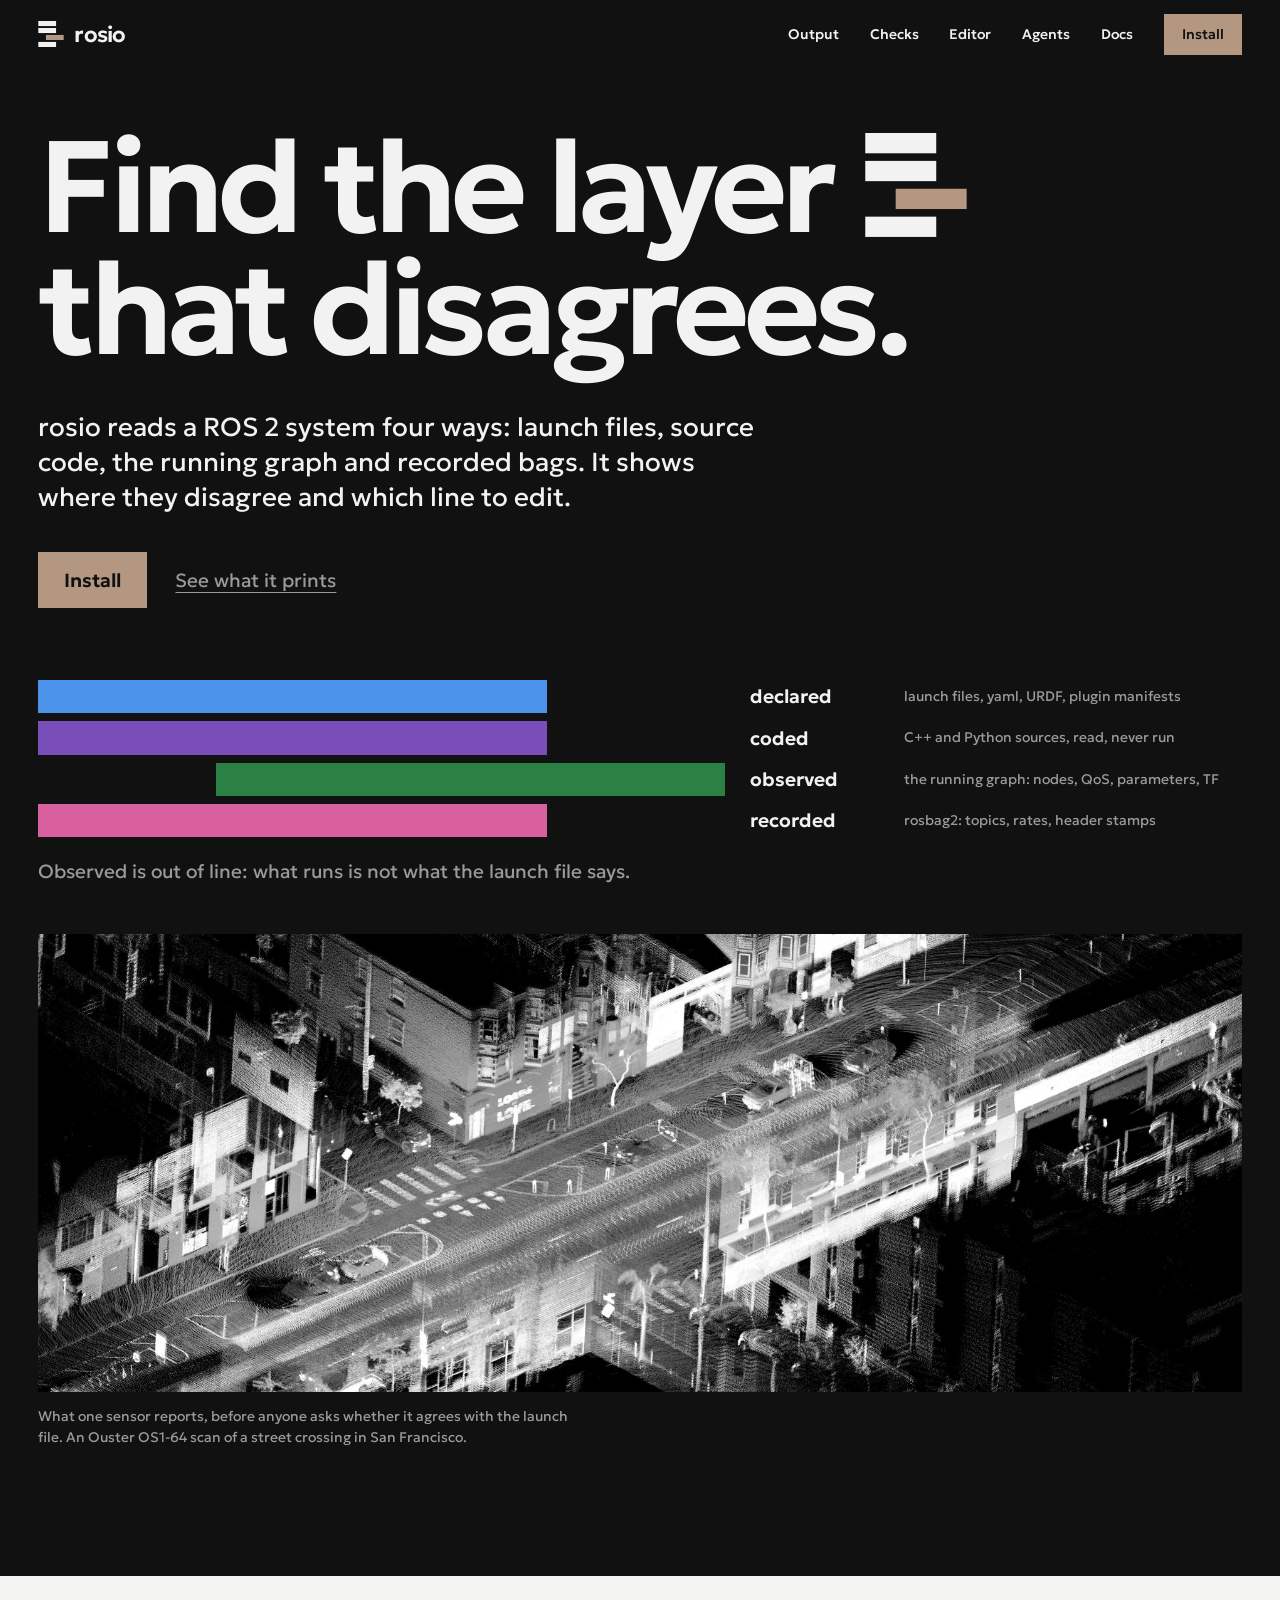
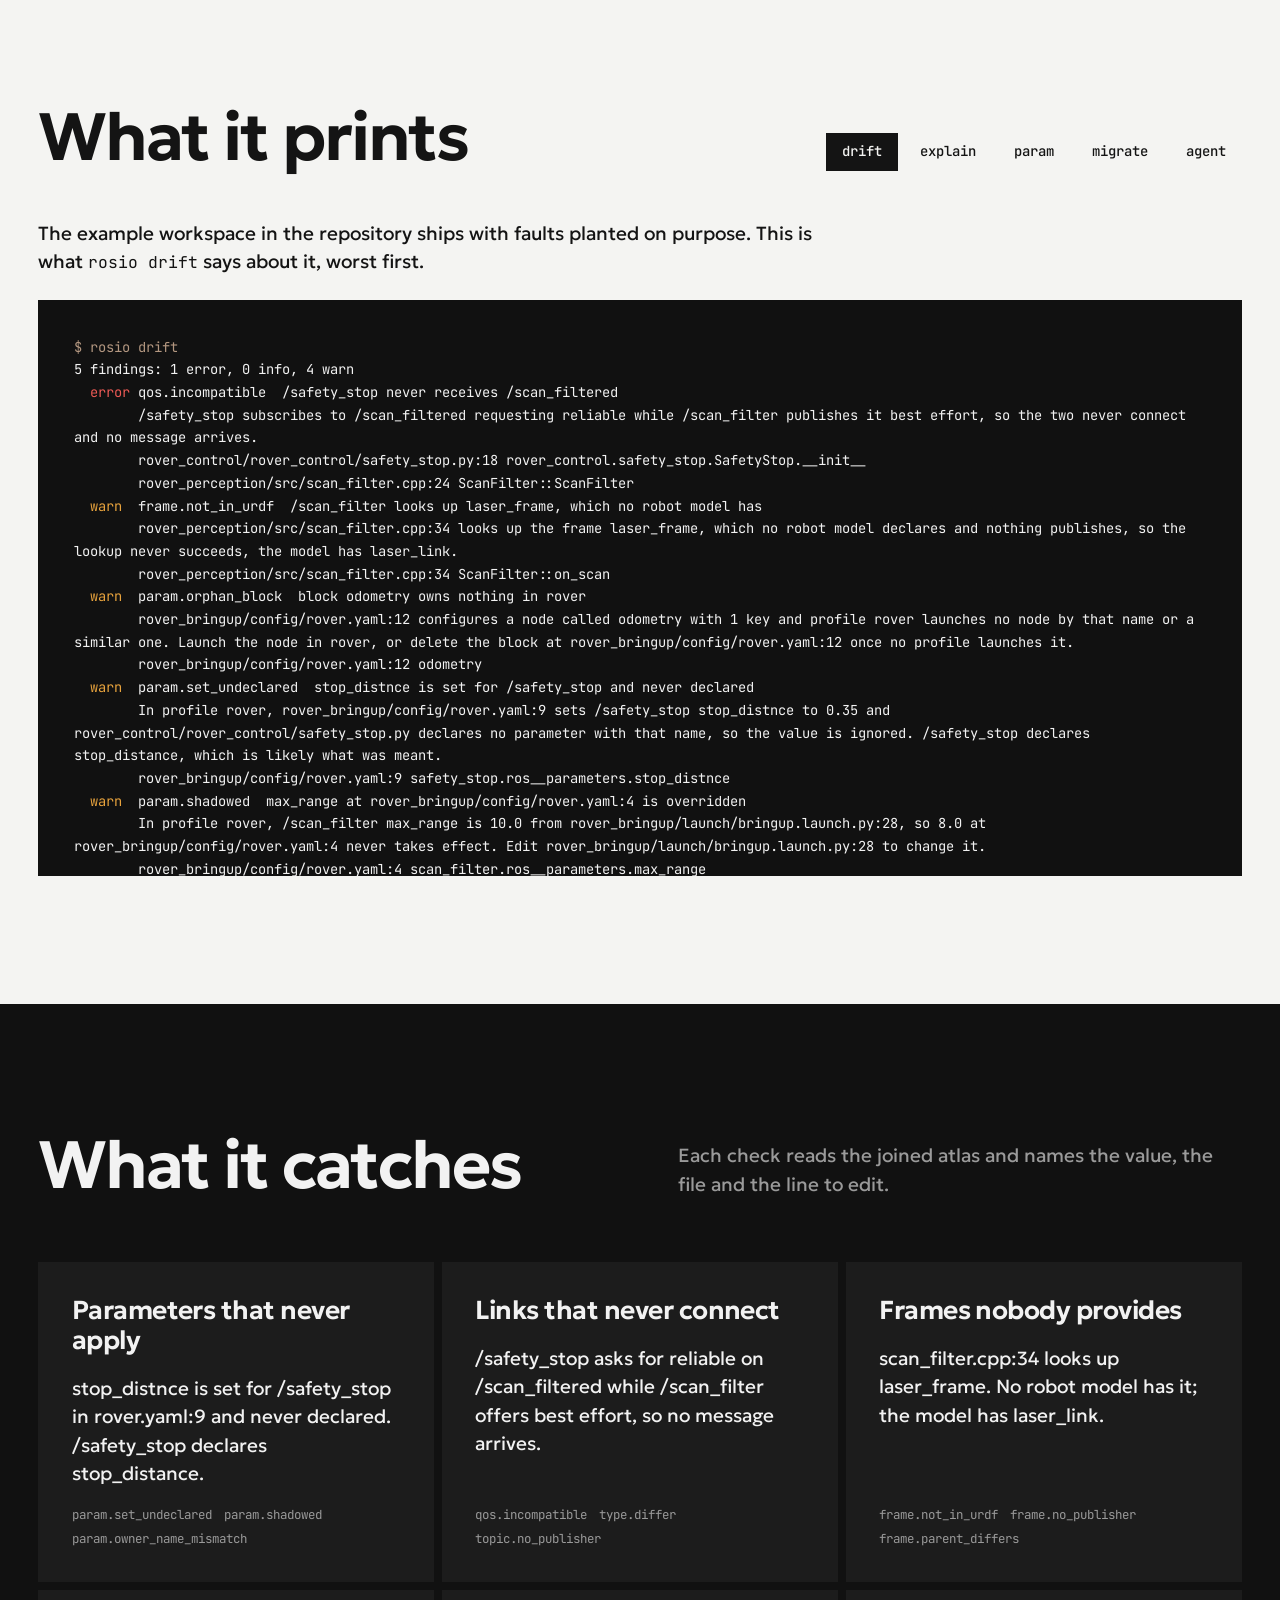
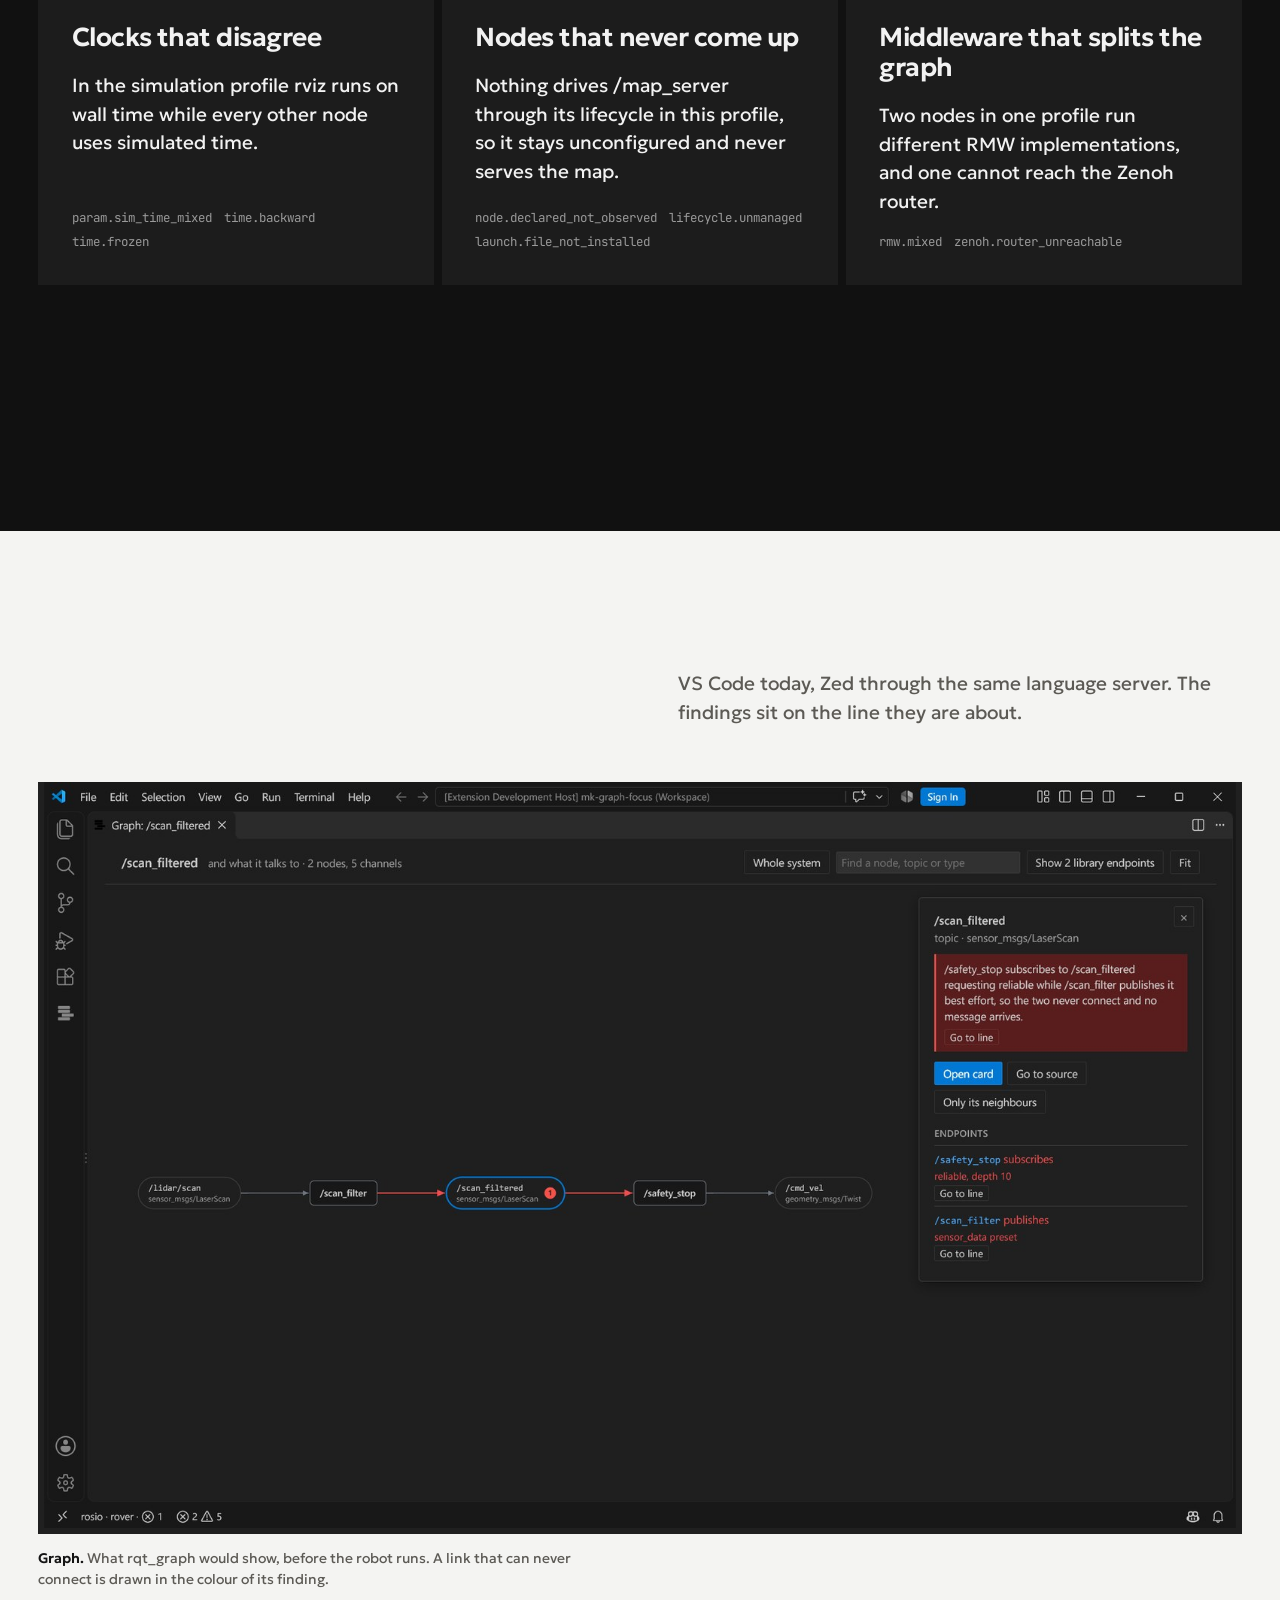
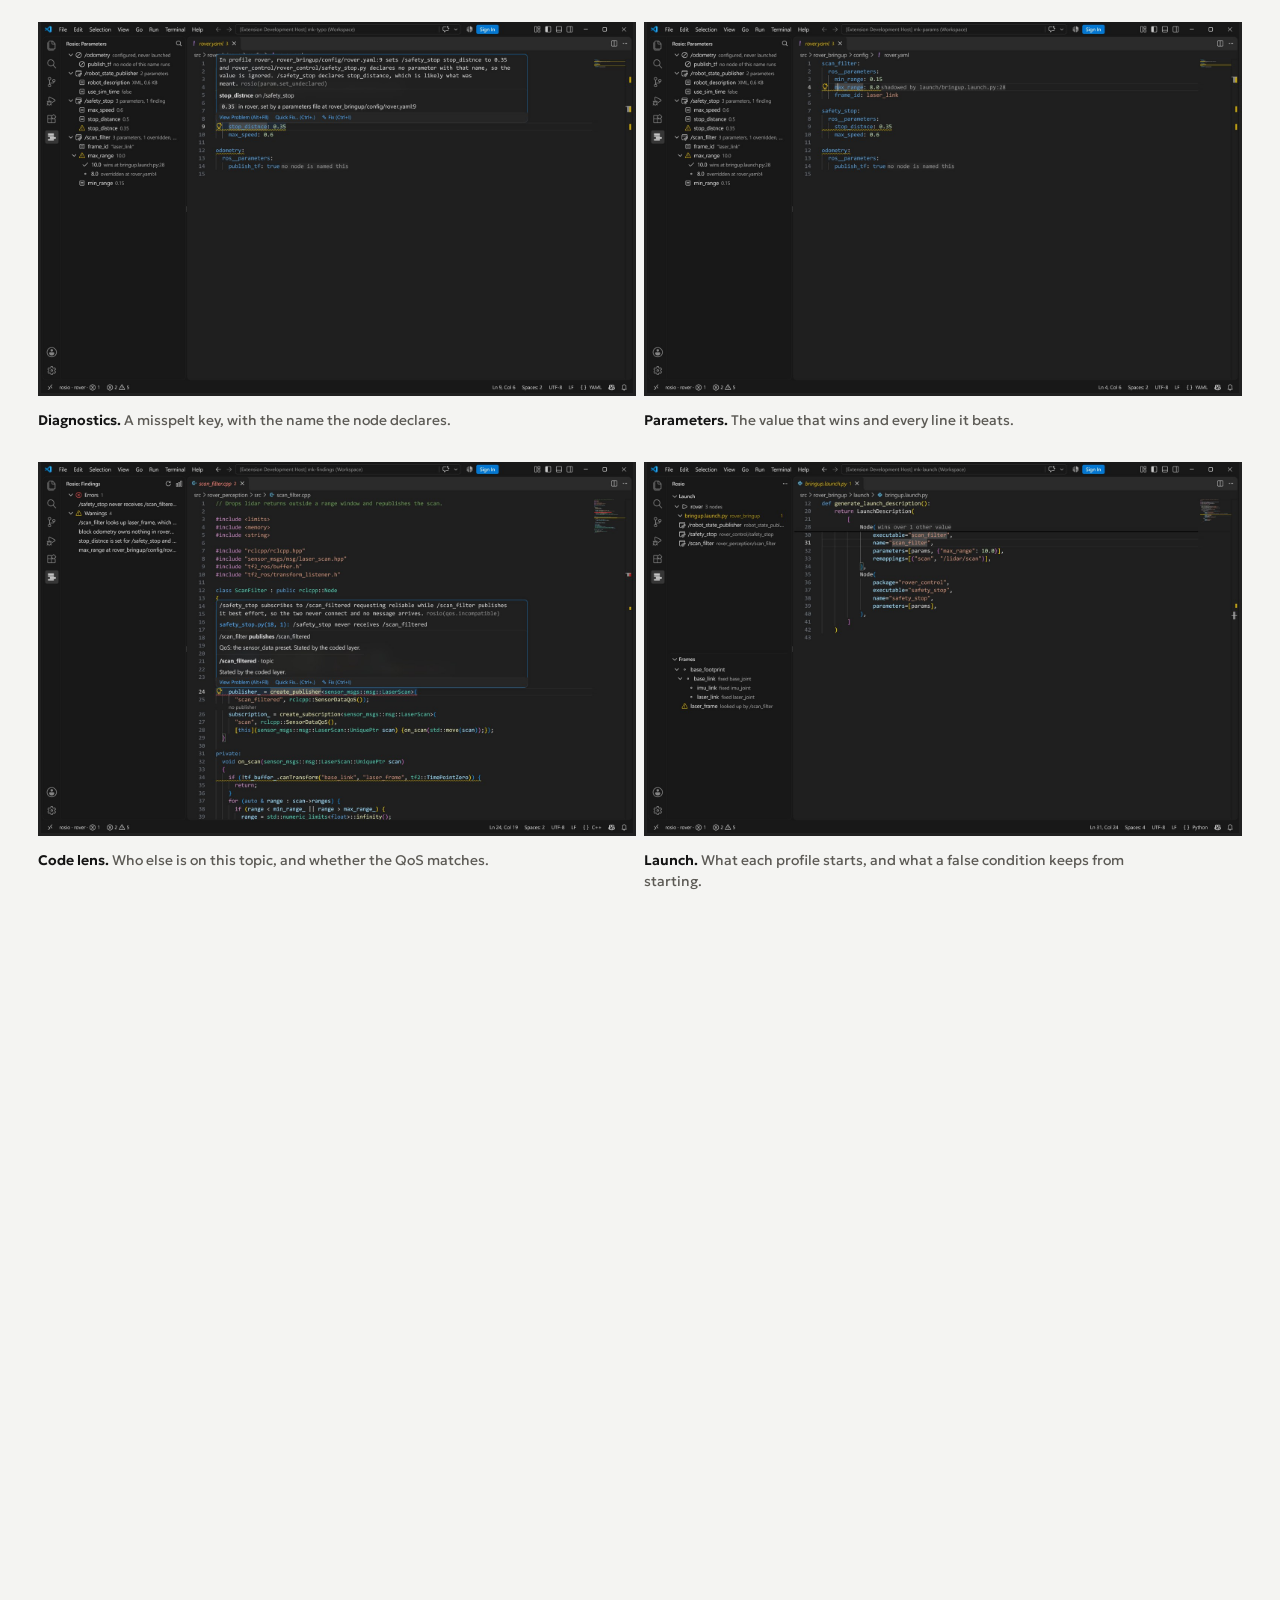
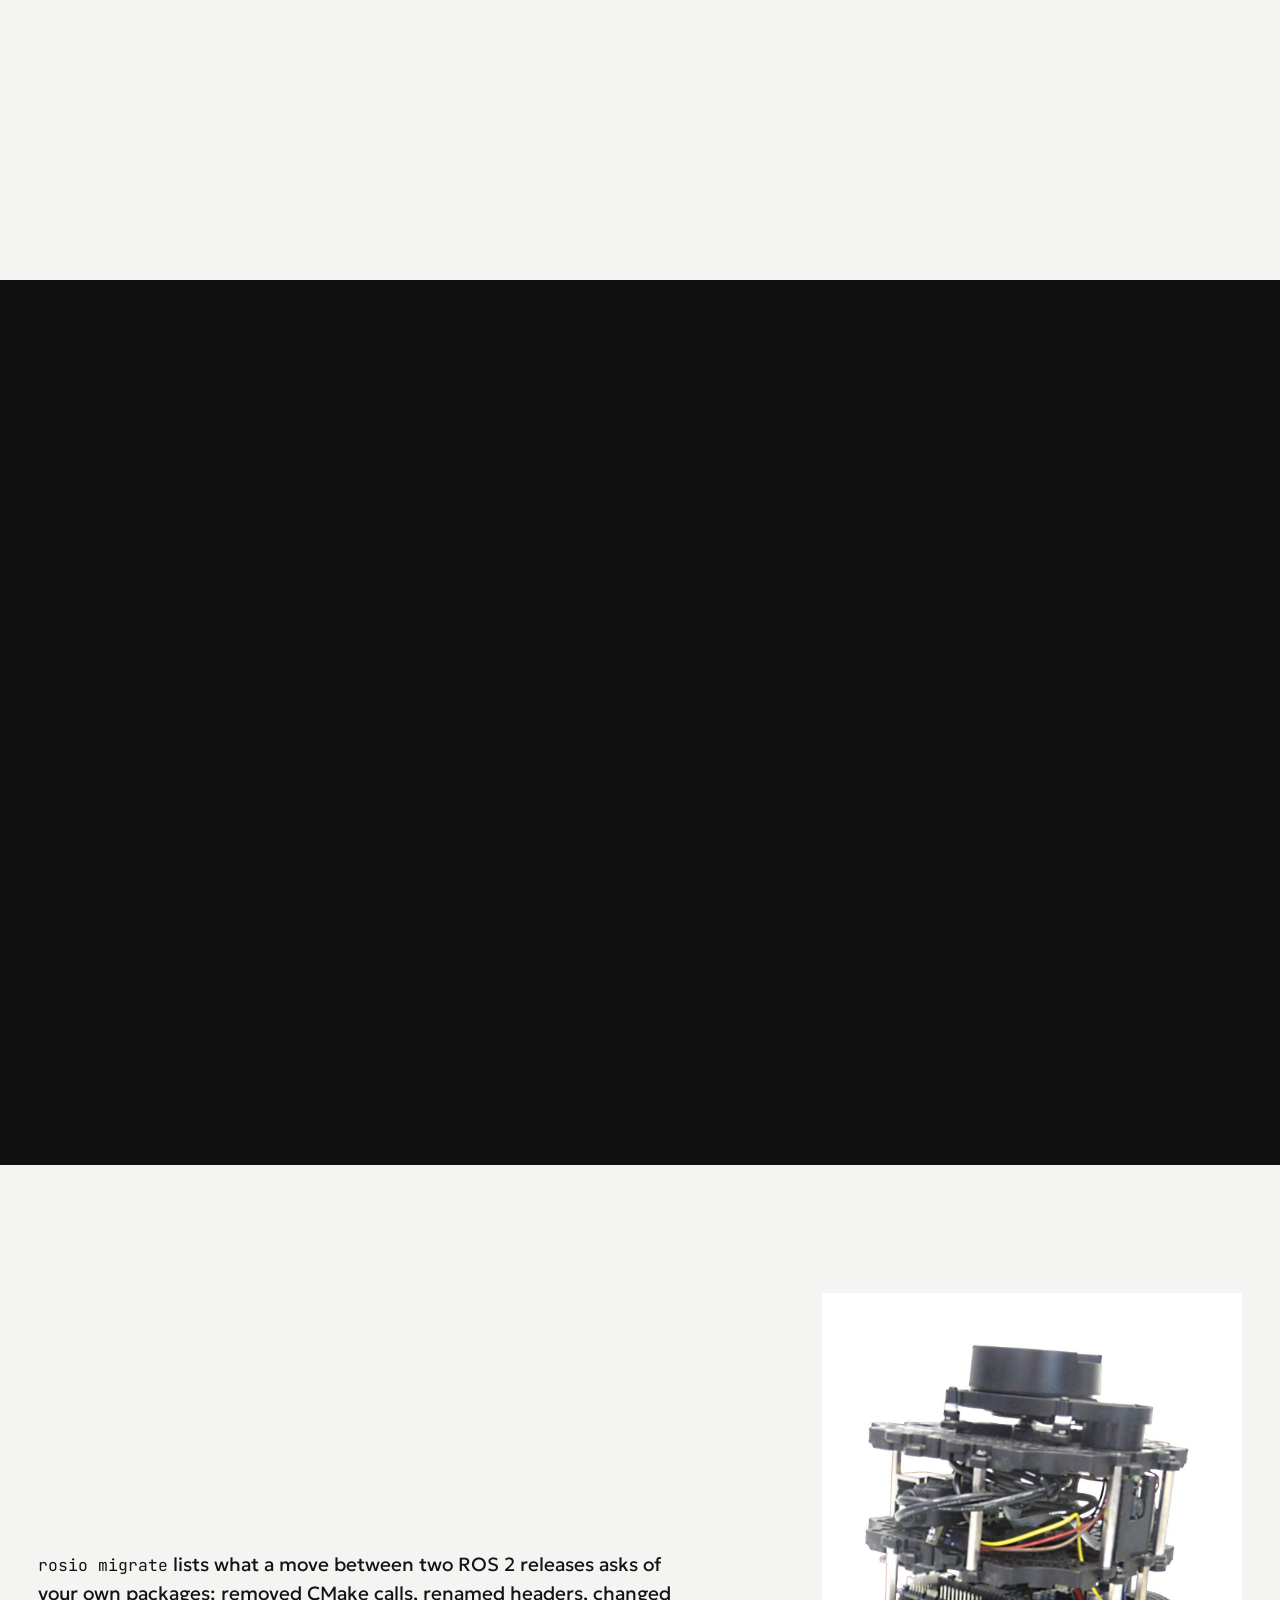
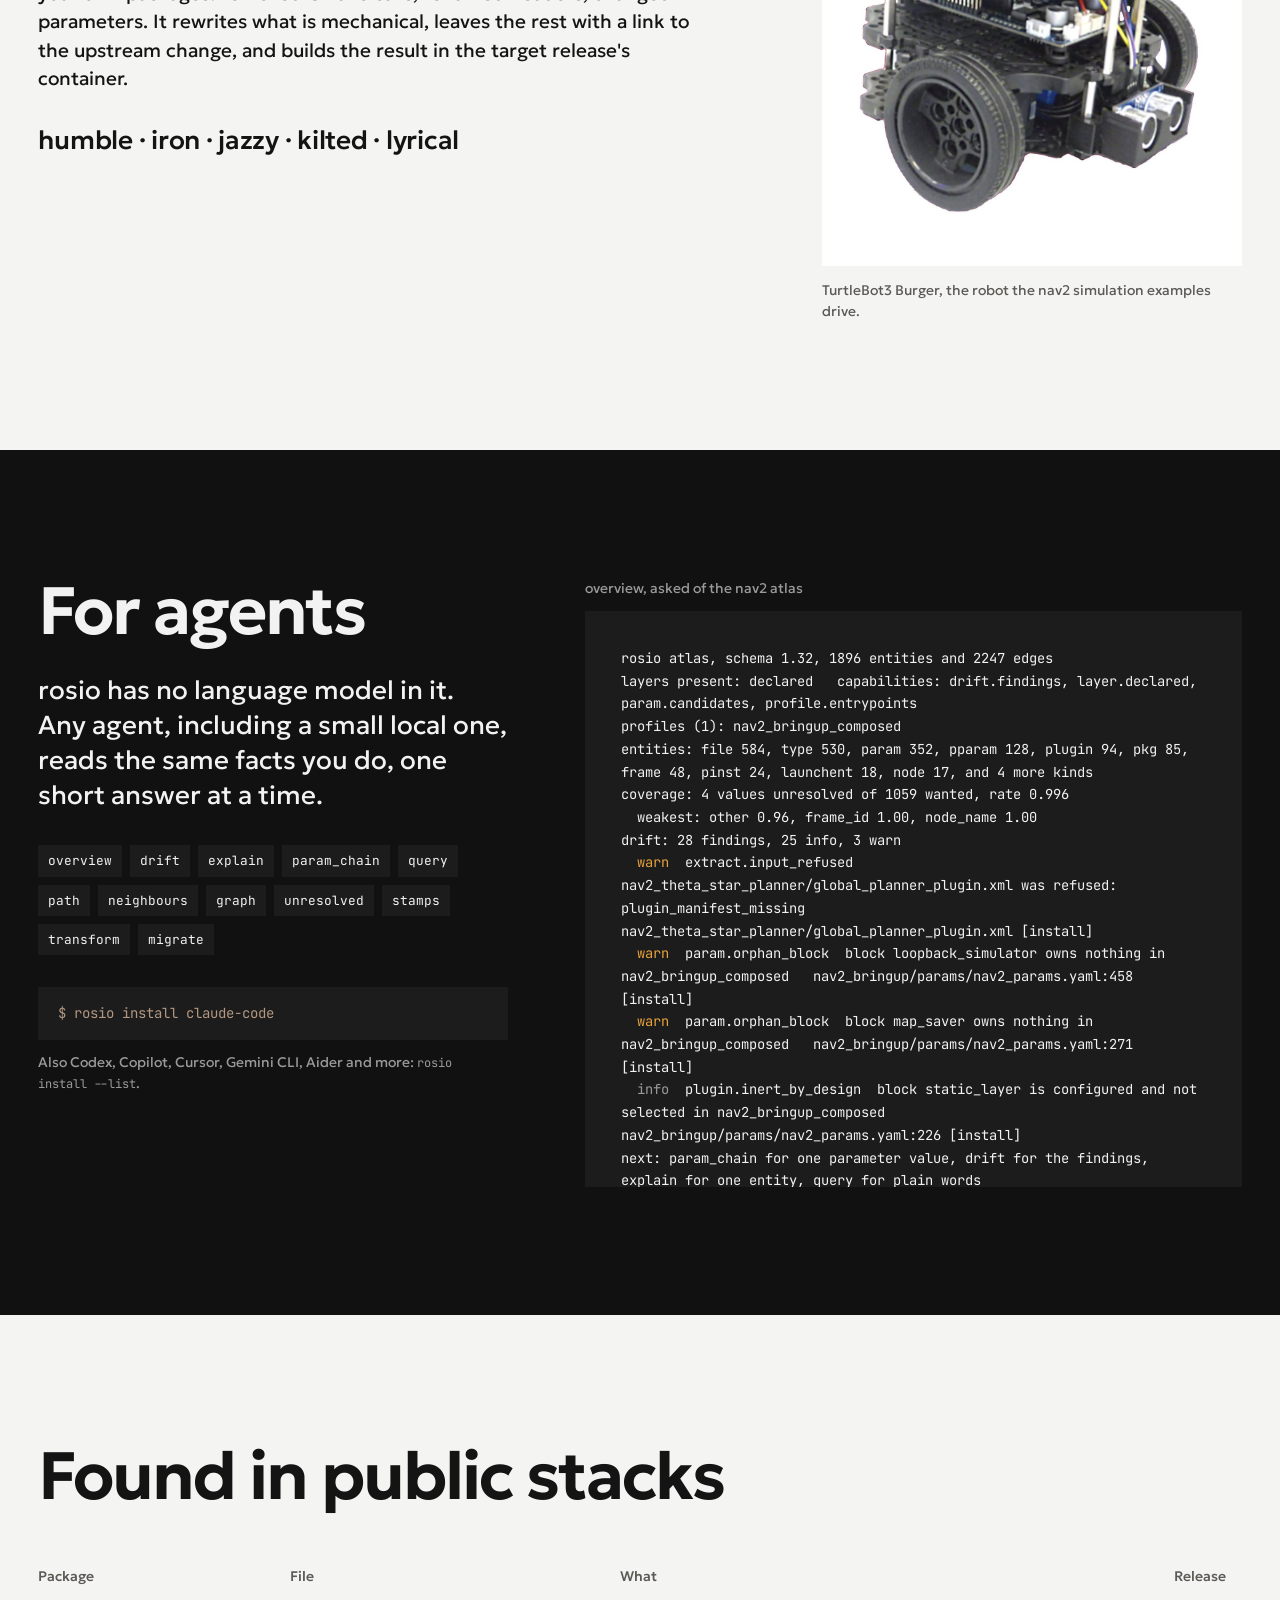
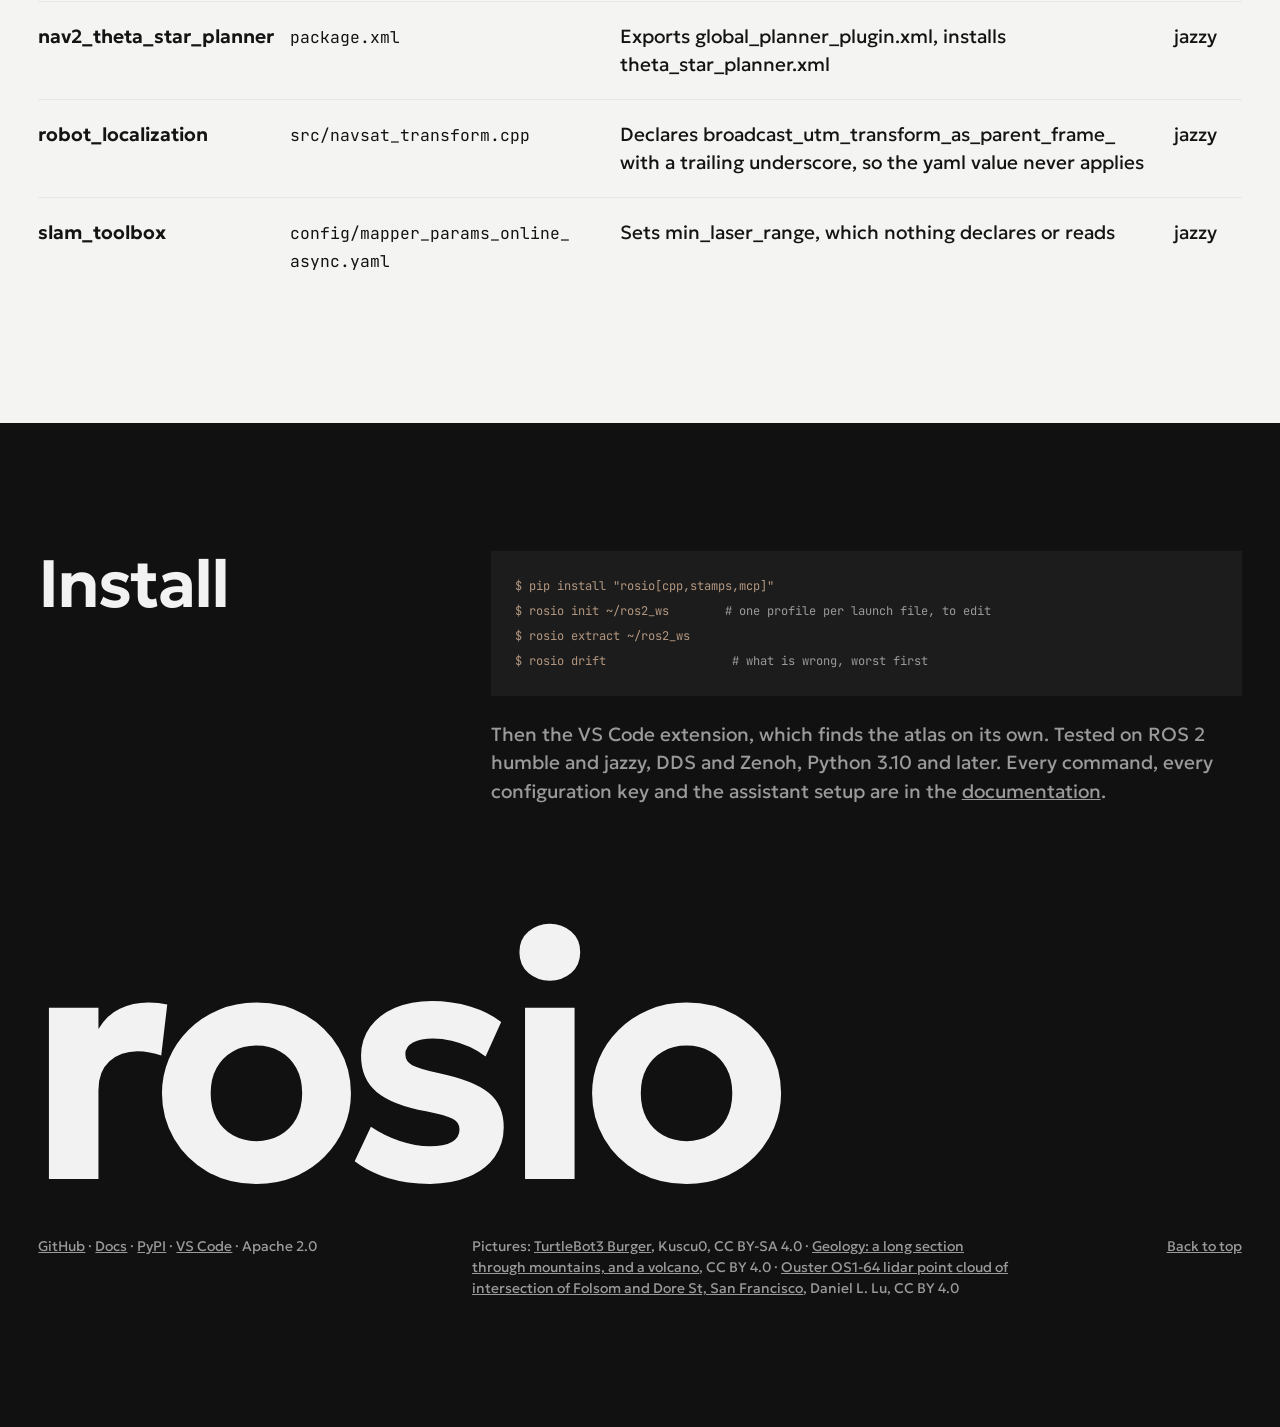
==== index.html @ ba5728c7 "the rosio site" ====
<!doctype html>
<html lang="en">
<head>
<meta charset="utf-8">
<meta name="viewport" content="width=device-width, initial-scale=1">
<title>rosio: find the layer that disagrees</title>
<meta name="description" content="rosio reads a ROS 2 system four ways: launch files, source code, the running graph and recorded bags. It shows where they disagree and which line to edit.">
<link rel="preload" href="assets/fonts/geologica-latin.woff2" as="font" type="font/woff2" crossorigin>
<link rel="icon" href="favicon.svg" type="image/svg+xml">
<link rel="stylesheet" href="site.css">
</head>
<body>
<header class="bar" data-ink="night">
  <a class="home" href="#top" aria-label="rosio, top of the page">
    <svg viewBox="2 2 20 20.5" aria-hidden="true"><rect x="2" y="2" width="14" height="4"/><rect x="2" y="7.5" width="14" height="4"/><rect class="slid" x="8" y="13" width="14" height="4"/><rect x="2" y="18.5" width="14" height="4"/></svg>
    <span>rosio</span>
  </a>
  <nav aria-label="Sections">
    <a href="#output">Output</a>
    <a href="#checks">Checks</a>
    <a href="#editor">Editor</a>
    <a href="#agents">Agents</a>
    <a href="https://github.com/sa1ntsinner/rosio/tree/main/docs">Docs</a>
    <a class="action" href="#install">Install</a>
  </nav>
</header>

<main id="top">
<section class="hero night" data-ink="night" aria-labelledby="hero-title">
  <h1 id="hero-title" class="sentence">
    <span>Find the layer</span>
    <button class="inline-mark" type="button" aria-pressed="false" aria-label="Four layers, the third out of line. Press to line it up.">
      <svg viewBox="2 2 20 20.5" aria-hidden="true"><rect x="2" y="2" width="14" height="4"/><rect x="2" y="7.5" width="14" height="4"/><rect class="slid" x="8" y="13" width="14" height="4"/><rect x="2" y="18.5" width="14" height="4"/></svg>
    </button>
    <span>that disagrees.</span>
  </h1>
  <p class="lead">rosio reads a ROS 2 system four ways: launch files, source code, the running graph and recorded bags. It shows where they disagree and which line to edit.</p>
  <div class="hero-act">
    <a class="button" href="#install">Install</a>
    <a class="quiet-link" href="#output">See what it prints</a>
  </div>
  <ol class="strata" aria-label="The four layers">
    <li style="--c: var(--declared)"><b>declared</b><span>launch files, yaml, URDF, plugin manifests</span></li>
    <li style="--c: var(--coded)"><b>coded</b><span>C++ and Python sources, read, never run</span></li>
    <li class="moved" style="--c: var(--observed)"><b>observed</b><span>the running graph: nodes, QoS, parameters, TF</span></li>
    <li style="--c: var(--recorded)"><b>recorded</b><span>rosbag2: topics, rates, header stamps</span></li>
  </ol>
  <p class="state" aria-live="polite">Observed is out of line: what runs is not what the launch file says.</p>
</section>

<figure class="seen" data-ink="night">
  <img src="assets/lidar-point-cloud.jpg" width="1920" height="1080" loading="lazy" alt="A lidar point cloud of a street crossing: buildings, parked cars and the road drawn in points">
  <figcaption>What one sensor reports, before anyone asks whether it agrees with the launch file. An Ouster OS1-64 scan of a street crossing in San Francisco.</figcaption>
</figure>

<section id="output" class="output chalk" data-ink="chalk" aria-labelledby="output-title">
  <div class="output-head">
    <h2 id="output-title">What it prints</h2>
    <div class="names" role="tablist" aria-label="Commands">
      <button role="tab" aria-selected="true" aria-controls="sheet-drift" id="tab-drift" data-sheet="drift">drift</button>
      <button role="tab" aria-selected="false" aria-controls="sheet-explain" id="tab-explain" data-sheet="explain">explain</button>
      <button role="tab" aria-selected="false" aria-controls="sheet-param" id="tab-param" data-sheet="param">param</button>
      <button role="tab" aria-selected="false" aria-controls="sheet-migrate" id="tab-migrate" data-sheet="migrate">migrate</button>
      <button role="tab" aria-selected="false" aria-controls="sheet-agent" id="tab-agent" data-sheet="agent">agent</button>
    </div>
  </div>
  <div class="stage">
    <article class="sheet is-on" id="sheet-drift" role="tabpanel" aria-labelledby="tab-drift">
      <p class="sheet-note">The example workspace in the repository ships with faults planted on purpose. This is what <code>rosio drift</code> says about it, worst first.</p>
      <pre><span class="prompt">$ rosio drift</span>
5 findings: 1 error, 0 info, 4 warn
  <span class="sev-error">error</span> qos.incompatible  /safety_stop never receives /scan_filtered
        /safety_stop subscribes to /scan_filtered requesting reliable while /scan_filter publishes it best effort, so the two never connect and no message arrives.
        rover_control/rover_control/safety_stop.py:18 rover_control.safety_stop.SafetyStop.__init__
        rover_perception/src/scan_filter.cpp:24 ScanFilter::ScanFilter
  <span class="sev-warn">warn</span>  frame.not_in_urdf  /scan_filter looks up laser_frame, which no robot model has
        rover_perception/src/scan_filter.cpp:34 looks up the frame laser_frame, which no robot model declares and nothing publishes, so the lookup never succeeds, the model has laser_link.
        rover_perception/src/scan_filter.cpp:34 ScanFilter::on_scan
  <span class="sev-warn">warn</span>  param.orphan_block  block odometry owns nothing in rover
        rover_bringup/config/rover.yaml:12 configures a node called odometry with 1 key and profile rover launches no node by that name or a similar one. Launch the node in rover, or delete the block at rover_bringup/config/rover.yaml:12 once no profile launches it.
        rover_bringup/config/rover.yaml:12 odometry
  <span class="sev-warn">warn</span>  param.set_undeclared  stop_distnce is set for /safety_stop and never declared
        In profile rover, rover_bringup/config/rover.yaml:9 sets /safety_stop stop_distnce to 0.35 and rover_control/rover_control/safety_stop.py declares no parameter with that name, so the value is ignored. /safety_stop declares stop_distance, which is likely what was meant.
        rover_bringup/config/rover.yaml:9 safety_stop.ros__parameters.stop_distnce
  <span class="sev-warn">warn</span>  param.shadowed  max_range at rover_bringup/config/rover.yaml:4 is overridden
        In profile rover, /scan_filter max_range is 10.0 from rover_bringup/launch/bringup.launch.py:28, so 8.0 at rover_bringup/config/rover.yaml:4 never takes effect. Edit rover_bringup/launch/bringup.launch.py:28 to change it.
        rover_bringup/config/rover.yaml:4 scan_filter.ros__parameters.max_range
        rover_bringup/launch/bringup.launch.py:28 parameters
  explain a finding id for the full evidence</pre>
    </article>
    <article class="sheet" id="sheet-explain" role="tabpanel" aria-labelledby="tab-explain">
      <p class="sheet-note">One finding in full: why it is true, what to change, and one sentence an agent can quote as it stands.</p>
      <pre><span class="prompt">$ rosio explain find:qos.incompatible|topic:/scan_filtered|a53e8bc7</span>
<span class="sev-error">error</span> qos.incompatible: /safety_stop never receives /scan_filtered
  about /scan_filtered
  in rover the coded layer has /scan_filter offering best effort on /scan_filtered and /safety_stop requesting reliable; a subscription that asks for more than a publisher offers is never matched
  fix: make /safety_stop request best effort, or make /scan_filter offer reliable, on both ends of the topic
  say: /safety_stop subscribes to /scan_filtered requesting reliable while /scan_filter publishes it best effort, so the two never connect and no message arrives.
      rover_control/rover_control/safety_stop.py:18 rover_control.safety_stop.SafetyStop.__init__
      rover_perception/src/scan_filter.cpp:24 ScanFilter::ScanFilter
  profiles rover</pre>
    </article>
    <article class="sheet" id="sheet-param" role="tabpanel" aria-labelledby="tab-param">
      <p class="sheet-note">Stock nav2_bringup on jazzy. No yaml sets use_sim_time on the controller. A SetParameter in the launch file does, and rosio names that line.</p>
      <pre><span class="prompt">$ rosio param /controller_server use_sim_time</span>
use_sim_time on /controller_server   state effective
  profile nav2_bringup_composed
    effective False (bool)   edit nav2_bringup/launch/navigation_launch.py:253 [install]
    rank 0 wins launch_inline_dict   False (bool)
        nav2_bringup/launch/navigation_launch.py:253 [install] SetParameter</pre>
    </article>
    <article class="sheet" id="sheet-migrate" role="tabpanel" aria-labelledby="tab-migrate">
      <p class="sheet-note">Humble packages planned for lyrical. Every change carries its line and the upstream change behind it.</p>
      <pre><span class="prompt">$ rosio migrate plan --from humble --to lyrical</span>
rosio migrate humble -&gt; lyrical: 35 changes in 7 packages, 0 rewritten by apply, 35 by hand

action_tutorials_cpp
  src/action_tutorials_cpp/CMakeLists.txt:34  removed in lyrical  ament_target_dependencies() is removed; link each package's exported targets with target_link_libraries; exports for rclcpp, rclcpp_action, rclcpp_components are not measured per release; check the package's exported targets and link by hand
                                              https://github.com/ament/ament_cmake/pull/614

composition
  src/composition/CMakeLists.txt:30  removed in lyrical  ament_target_dependencies() is removed; link each package's exported targets with target_link_libraries; exports for rclcpp, rclcpp_components, std_msgs are not measured per release; check the package's exported targets and link by hand
                                     https://github.com/ament/ament_cmake/pull/614
  src/composition/CMakeLists.txt:41  removed in lyrical  ament_target_dependencies() is removed; link each package's exported targets with target_link_libraries; exports for rclcpp, rclcpp_components, std_msgs are not measured per release; check the package's exported targets and link by hand
                                     https://github.com/ament/ament_cmake/pull/614
  src/composition/CMakeLists.txt:52  removed in lyrical  ament_target_dependencies() is removed; link each package's exported targets with target_link_libraries; exports for rclcpp, rclcpp_components, std_msgs are not measured per release; check the package's exported targets and link by hand
                                     https://github.com/ament/ament_cmake/pull/614
  src/composition/CMakeLists.txt:63  removed in lyrical  ament_target_dependencies() is removed; link each package's exported targets with target_link_libraries; exports for example_interfaces, rclcpp, rclcpp_components are not measured per release; check the package's exported targets and link by hand
                                     https://github.com/ament/ament_cmake/pull/614</pre>
    </article>
    <article class="sheet" id="sheet-agent" role="tabpanel" aria-labelledby="tab-agent">
      <p class="sheet-note">The same atlas over MCP: the overview tool, asked of stock nav2.</p>
      <pre>rosio atlas, schema 1.32, 1896 entities and 2247 edges
layers present: declared   capabilities: drift.findings, layer.declared, param.candidates, profile.entrypoints
profiles (1): nav2_bringup_composed
entities: file 584, type 530, param 352, pparam 128, plugin 94, pkg 85, frame 48, pinst 24, launchent 18, node 17, and 4 more kinds
coverage: 4 values unresolved of 1059 wanted, rate 0.996
  weakest: other 0.96, frame_id 1.00, node_name 1.00
drift: 28 findings, 25 info, 3 warn
  <span class="sev-warn">warn</span>  extract.input_refused  nav2_theta_star_planner/global_planner_plugin.xml was refused: plugin_manifest_missing   nav2_theta_star_planner/global_planner_plugin.xml [install]
  <span class="sev-warn">warn</span>  param.orphan_block  block loopback_simulator owns nothing in nav2_bringup_composed   nav2_bringup/params/nav2_params.yaml:458 [install]
  <span class="sev-warn">warn</span>  param.orphan_block  block map_saver owns nothing in nav2_bringup_composed   nav2_bringup/params/nav2_params.yaml:271 [install]
  <span class="note">info</span>  plugin.inert_by_design  block static_layer is configured and not selected in nav2_bringup_composed   nav2_bringup/params/nav2_params.yaml:226 [install]
next: param_chain for one parameter value, drift for the findings, explain for one entity, query for plain words</pre>
    </article>
  </div>
</section>

<section id="checks" class="checks night" data-ink="night" aria-labelledby="checks-title">
  <div class="checks-head">
    <h2 id="checks-title">What it catches</h2>
    <p>Each check reads the joined atlas and names the value, the file and the line to edit.</p>
  </div>
  <ul class="rules">
    <li>
      <h3>Parameters that never apply</h3>
      <p class="said">stop_distnce is set for /safety_stop in rover.yaml:9 and never declared. /safety_stop declares stop_distance.</p>
      <p class="ids"><code>param.set_undeclared</code> <code>param.shadowed</code> <code>param.owner_name_mismatch</code></p>
    </li>
    <li>
      <h3>Links that never connect</h3>
      <p class="said">/safety_stop asks for reliable on /scan_filtered while /scan_filter offers best effort, so no message arrives.</p>
      <p class="ids"><code>qos.incompatible</code> <code>type.differ</code> <code>topic.no_publisher</code></p>
    </li>
    <li>
      <h3>Frames nobody provides</h3>
      <p class="said">scan_filter.cpp:34 looks up laser_frame. No robot model has it; the model has laser_link.</p>
      <p class="ids"><code>frame.not_in_urdf</code> <code>frame.no_publisher</code> <code>frame.parent_differs</code></p>
    </li>
    <li>
      <h3>Clocks that disagree</h3>
      <p class="said">In the simulation profile rviz runs on wall time while every other node uses simulated time.</p>
      <p class="ids"><code>param.sim_time_mixed</code> <code>time.backward</code> <code>time.frozen</code></p>
    </li>
    <li>
      <h3>Nodes that never come up</h3>
      <p class="said">Nothing drives /map_server through its lifecycle in this profile, so it stays unconfigured and never serves the map.</p>
      <p class="ids"><code>node.declared_not_observed</code> <code>lifecycle.unmanaged</code> <code>launch.file_not_installed</code></p>
    </li>
    <li>
      <h3>Middleware that splits the graph</h3>
      <p class="said">Two nodes in one profile run different RMW implementations, and one cannot reach the Zenoh router.</p>
      <p class="ids"><code>rmw.mixed</code> <code>zenoh.router_unreachable</code></p>
    </li>
  </ul>
  <p class="honest">When a value is built at run time and rosio cannot follow it, the atlas says so and keeps it on the list. It never fills in a default.</p>
</section>

<section id="editor" class="editor chalk" data-ink="chalk" aria-labelledby="editor-title">
  <div class="editor-head">
    <h2 id="editor-title">In your editor</h2>
    <p>VS Code today, Zed through the same language server. The findings sit on the line they are about.</p>
  </div>
  <div class="shots">
    <figure class="wide"><img src="assets/vscode-graph.jpg" width="1600" height="1000" loading="lazy" alt="The system graph in VS Code: nodes, topics and the QoS on every link"><figcaption><b>Graph.</b> What rqt_graph would show, before the robot runs. A link that can never connect is drawn in the colour of its finding.</figcaption></figure>
    <figure><img src="assets/vscode-typo.jpg" width="1600" height="1000" loading="lazy" alt="A misspelt parameter key underlined in a yaml file"><figcaption><b>Diagnostics.</b> A misspelt key, with the name the node declares.</figcaption></figure>
    <figure><img src="assets/vscode-parameters.jpg" width="1600" height="1000" loading="lazy" alt="The parameters view with the winning value and every line it overrides"><figcaption><b>Parameters.</b> The value that wins and every line it beats.</figcaption></figure>
    <figure><img src="assets/vscode-qos.jpg" width="1600" height="1000" loading="lazy" alt="A QoS mismatch shown on the line that creates the subscription"><figcaption><b>Code lens.</b> Who else is on this topic, and whether the QoS matches.</figcaption></figure>
    <figure><img src="assets/vscode-launch.jpg" width="1600" height="1000" loading="lazy" alt="The launch view listing what each profile starts"><figcaption><b>Launch.</b> What each profile starts, and what a false condition keeps from starting.</figcaption></figure>
    <figure class="wide"><img src="assets/vscode-robot.jpg" width="1600" height="1000" loading="lazy" alt="TurtleBot3 Burger drawn from its URDF and STL meshes, with the lidar link selected and its pose relative to base_footprint"><figcaption><b>Robot model.</b> The URDF where its joints put each link, drawn from the meshes it names. Click a link for its joint as the file states it and its pose relative to any other frame.</figcaption></figure>
  </div>
</section>

<section class="how night" data-ink="night" aria-labelledby="how-title">
  <div class="how-head">
    <h2 id="how-title">Read, join, answer</h2>
    <figure class="engraving">
      <img src="assets/geology-section.jpg" width="1837" height="317" loading="lazy" alt="Hand coloured long section through mountains and a volcano, the strata in bands">
      <figcaption>A long section through mountains and a volcano. Wellcome Collection.</figcaption>
    </figure>
  </div>
  <div class="how-cols">
    <div><h3>Read</h3><p>Each layer is read on its own, by its own collector. Launch files run in a sandbox; source code is parsed and never executed; the live probe and the bags are optional.</p></div>
    <div><h3>Join</h3><p>One id per node, topic, parameter and frame. Where two layers disagree inside one profile, the atlas keeps both values and says which won.</p></div>
    <div><h3>Answer</h3><p>Findings come out worst first, each with the file and line to edit, a fix and a sentence a person or a small model can repeat.</p></div>
  </div>
  <ul class="promises">
    <li>The same inputs give the same bytes, so <code>atlas.json</code> lives in git and diffs line by line.</li>
    <li><code>rosio drift --fail-on error</code> is the CI gate. A waiver needs a reason, and a stale one is reported.</li>
    <li>A merge driver joins two atlases and states every disagreement instead of picking one.</li>
    <li>No language model in extraction, join, drift or rendering. Nothing leaves the machine.</li>
  </ul>
</section>

<section id="releases" class="releases chalk" data-ink="chalk" aria-labelledby="releases-title">
  <div class="releases-text">
    <h2 id="releases-title">Move releases</h2>
    <p><code>rosio migrate</code> lists what a move between two ROS 2 releases asks of your own packages: removed CMake calls, renamed headers, changed parameters. It rewrites what is mechanical, leaves the rest with a link to the upstream change, and builds the result in the target release's container.</p>
    <p class="releases-list">humble · iron · jazzy · kilted · lyrical</p>
  </div>
  <figure class="releases-shot"><img src="assets/turtlebot3-burger.jpg" width="1920" height="2621" loading="lazy" alt="TurtleBot3 Burger, a small ROS 2 robot"><figcaption>TurtleBot3 Burger, the robot the nav2 simulation examples drive.</figcaption></figure>
</section>

<section id="agents" class="agents night" data-ink="night" aria-labelledby="agents-title">
  <div class="agents-text">
    <h2 id="agents-title">For agents</h2>
    <p class="statement">rosio has no language model in it. Any agent, including a small local one, reads the same facts you do, one short answer at a time.</p>
    <p class="tools"><code>overview</code> <code>drift</code> <code>explain</code> <code>param_chain</code> <code>query</code> <code>path</code> <code>neighbours</code> <code>graph</code> <code>unresolved</code> <code>stamps</code> <code>transform</code> <code>migrate</code></p>
    <pre class="cmd"><span class="prompt">$ rosio install claude-code</span></pre>
    <p class="small">Also Codex, Copilot, Cursor, Gemini CLI, Aider and more: <code>rosio install --list</code>.</p>
  </div>
  <figure class="agents-ui">
    <figcaption>overview, asked of the nav2 atlas</figcaption>
    <pre>rosio atlas, schema 1.32, 1896 entities and 2247 edges
layers present: declared   capabilities: drift.findings, layer.declared, param.candidates, profile.entrypoints
profiles (1): nav2_bringup_composed
entities: file 584, type 530, param 352, pparam 128, plugin 94, pkg 85, frame 48, pinst 24, launchent 18, node 17, and 4 more kinds
coverage: 4 values unresolved of 1059 wanted, rate 0.996
  weakest: other 0.96, frame_id 1.00, node_name 1.00
drift: 28 findings, 25 info, 3 warn
  <span class="sev-warn">warn</span>  extract.input_refused  nav2_theta_star_planner/global_planner_plugin.xml was refused: plugin_manifest_missing   nav2_theta_star_planner/global_planner_plugin.xml [install]
  <span class="sev-warn">warn</span>  param.orphan_block  block loopback_simulator owns nothing in nav2_bringup_composed   nav2_bringup/params/nav2_params.yaml:458 [install]
  <span class="sev-warn">warn</span>  param.orphan_block  block map_saver owns nothing in nav2_bringup_composed   nav2_bringup/params/nav2_params.yaml:271 [install]
  <span class="note">info</span>  plugin.inert_by_design  block static_layer is configured and not selected in nav2_bringup_composed   nav2_bringup/params/nav2_params.yaml:226 [install]
next: param_chain for one parameter value, drift for the findings, explain for one entity, query for plain words</pre>
  </figure>
</section>

<section class="proof chalk" data-ink="chalk" aria-labelledby="proof-title">
  <h2 id="proof-title">Found in public stacks</h2>
  <table>
    <thead><tr><th scope="col">Package</th><th scope="col">File</th><th scope="col">What</th><th scope="col">Release</th></tr></thead>
    <tbody>
      <tr><td>nav2_theta_star_planner</td><td><code>package.xml</code></td><td>Exports global_planner_plugin.xml, installs theta_star_planner.xml</td><td>jazzy</td></tr>
      <tr><td>robot_localization</td><td><code>src/<wbr>navsat_<wbr>transform.cpp</code></td><td>Declares broadcast_utm_transform_as_parent_frame_ with a trailing underscore, so the yaml value never applies</td><td>jazzy</td></tr>
      <tr><td>slam_toolbox</td><td><code>config/<wbr>mapper_<wbr>params_<wbr>online_<wbr>async.yaml</code></td><td>Sets min_laser_range, which nothing declares or reads</td><td>jazzy</td></tr>
    </tbody>
  </table>
</section>
</main>

<footer id="install" class="end night" data-ink="night">
  <div class="install">
    <h2>Install</h2>
<pre><code><span class="prompt">$ pip install "rosio[cpp,stamps,mcp]"</span>
<span class="prompt">$ rosio init ~/ros2_ws</span>        <span class="note"># one profile per launch file, to edit</span>
<span class="prompt">$ rosio extract ~/ros2_ws</span>
<span class="prompt">$ rosio drift</span>                  <span class="note"># what is wrong, worst first</span></code></pre>
    <p>Then the VS Code extension, which finds the atlas on its own. Tested on ROS 2 humble and jazzy, DDS and Zenoh, Python 3.10 and later. Every command, every configuration key and the assistant setup are in the <a href="https://github.com/sa1ntsinner/rosio/tree/main/docs">documentation</a>.</p>
  </div>
  <p class="name">rosio</p>
  <div class="meta">
    <span><a href="https://github.com/sa1ntsinner/rosio">GitHub</a> · <a href="https://github.com/sa1ntsinner/rosio/tree/main/docs">Docs</a> · <a href="https://pypi.org/project/rosio/">PyPI</a> · <a href="https://marketplace.visualstudio.com/items?itemName=sa1ntsinner.rosio">VS Code</a> · Apache 2.0</span>
    <span class="credits">Pictures: <a href="https://commons.wikimedia.org/wiki/File:TurtleBot3_Burger.jpg">TurtleBot3 Burger</a>, Kuscu0, CC BY-SA 4.0 · <a href="https://commons.wikimedia.org/wiki/File:Geology;_a_long_section_through_mountains,_and_a_volcano,_sh_Wellcome_V0025106.jpg">Geology: a long section through mountains, and a volcano</a>, CC BY 4.0 · <a href="https://commons.wikimedia.org/wiki/File:Ouster_OS1-64_lidar_point_cloud_of_intersection_of_Folsom_and_Dore_St,_San_Francisco.png">Ouster OS1-64 lidar point cloud of intersection of Folsom and Dore St, San Francisco</a>, Daniel L. Lu, CC BY 4.0</span>
    <a href="#top">Back to top</a>
  </div>
</footer>
<script src="site.js" defer></script>
</body>
</html>
---- site.css ----
@font-face { font-family: "Geologica"; font-weight: 300 800; font-display: swap; src: url(assets/fonts/geologica-latin.woff2) format("woff2"); unicode-range: U+0000-00FF, U+0131, U+0152-0153, U+02BB-02BC, U+02C6, U+02DA, U+02DC, U+2000-206F, U+20AC, U+2122, U+2191, U+2193, U+2212, U+2215, U+FEFF, U+FFFD; }
@font-face { font-family: "Geologica"; font-weight: 300 800; font-display: swap; src: url(assets/fonts/geologica-latin-ext.woff2) format("woff2"); unicode-range: U+0100-02BA, U+02BD-02C5, U+02C7-02CC, U+02CE-02D7, U+02DD-02FF, U+1E00-1EFF, U+2020, U+20A0-20AB, U+20AD-20C0, U+2113, U+2C60-2C7F, U+A720-A7FF; }
@font-face { font-family: "JetBrains Mono"; font-weight: 400 600; font-display: swap; src: url(assets/fonts/jetbrains-mono-latin.woff2) format("woff2"); unicode-range: U+0000-00FF, U+2000-206F, U+2212; }

:root {
  --night: #111111;
  --night-raised: #1c1c1c;
  --chalk: #f4f4f2;
  --chalk-sunk: #e8e8e4;
  --ink-night: #f2f2f2;
  --ink-chalk: #141414;
  --quiet-night: #9a9a9a;
  --quiet-chalk: #5c5a55;
  --drift-night: #b39780;
  --drift-chalk: #7a5f4a;
  --error: #ec5a55;
  --warn: #e8a33d;

  --face: "Geologica", system-ui, sans-serif;
  --code: "JetBrains Mono", ui-monospace, monospace;
  --margin: clamp(16px, 3vw, 40px);
  --gap: clamp(88px, 10vw, 160px);
  --step-small: clamp(0.8125rem, 0.79rem + 0.1vw, 0.875rem);
  --step-body: clamp(1.0625rem, 1rem + 0.25vw, 1.1875rem);
  --step-lead: clamp(1.25rem, 1.1rem + 0.7vw, 1.625rem);
  --step-head: clamp(2.25rem, 1.3rem + 3.6vw, 4.5rem);
  --step-display: clamp(3rem, 0.6rem + 9.4vw, 10rem);
  --ease: cubic-bezier(.2, .7, .2, 1);
}

*, *::before, *::after { box-sizing: border-box; }
html { scroll-behavior: smooth; }
body {
  margin: 0;
  background: var(--night);
  color: var(--ink-night);
  font: 400 var(--step-body)/1.5 var(--face);
  -webkit-font-smoothing: antialiased;
}
img { display: block; max-width: 100%; height: auto; }
a { color: inherit; }
h1, h2, h3 { font-weight: 600; letter-spacing: -0.03em; margin: 0; }
h2 { font-size: var(--step-head); line-height: 1; }
h3 { font-size: var(--step-lead); line-height: 1.15; letter-spacing: -0.02em; }
p { margin: 0; }
code, pre { font-family: var(--code); }
code { font-size: .86em; }
:focus-visible { outline: 3px solid var(--drift); outline-offset: 3px; }

.night {
  background: var(--night); color: var(--ink-night);
  --quiet: var(--quiet-night); --drift: var(--drift-night); --raised: var(--night-raised);
  --declared: #4a92ea; --coded: #7a4eb8; --observed: #2b8044; --recorded: #d8609f;
}
.chalk {
  background: var(--chalk); color: var(--ink-chalk);
  --quiet: var(--quiet-chalk); --drift: var(--drift-chalk); --raised: var(--chalk-sunk);
  --declared: #207de4; --coded: #652ea5; --observed: #07652d; --recorded: #be528b;
}
section, footer { padding: var(--gap) var(--margin); }

/* the header takes the ink of the field beneath it */
.bar {
  position: fixed; inset: 0 0 auto 0; z-index: 10;
  display: flex; justify-content: space-between; align-items: center;
  padding: 14px var(--margin);
  color: var(--ink-night); background: var(--night);
  --drift: var(--drift-night);
  transition: color .3s var(--ease), background-color .3s var(--ease);
}
.bar[data-ink="chalk"] { color: var(--ink-chalk); background: var(--chalk); --drift: var(--drift-chalk); }
.home { display: flex; align-items: center; gap: 10px; text-decoration: none; font-weight: 600; font-size: 1.375rem; letter-spacing: -0.04em; }
.home svg { width: 26px; height: 26px; fill: currentColor; }
.home .slid { fill: var(--drift); }
.bar nav { display: flex; gap: clamp(14px, 2.4vw, 32px); align-items: center; font-size: var(--step-small); font-weight: 500; }
.bar nav a { text-decoration: none; padding: 10px 0; transition: opacity .2s; }
.bar nav a:hover { opacity: .7; }
.bar .action { background: var(--drift); color: var(--night); padding: 10px 18px; }
.bar[data-ink="chalk"] .action { color: var(--chalk); }
.bar .action:hover { opacity: 1; }

/* hero: the sentence, with the mark standing in for the layers */
.hero { min-height: 100svh; display: flex; flex-direction: column; padding-top: clamp(104px, 14vh, 160px); padding-bottom: 48px; }
.sentence { font-size: var(--step-display); line-height: .94; letter-spacing: -0.045em; max-width: 11ch; }
.sentence span { white-space: nowrap; }
.inline-mark {
  display: inline-block; vertical-align: -0.04em;
  width: .8em; height: .8em; margin: 0 .06em;
  padding: 0; border: 0; background: none; color: inherit; cursor: pointer; font: inherit;
}
.inline-mark svg { width: 100%; height: 100%; fill: currentColor; overflow: visible; }
.inline-mark .slid { fill: var(--drift); transition: transform .7s var(--ease), fill .7s var(--ease); }
.inline-mark[aria-pressed="true"] .slid { transform: translateX(-6px); fill: currentColor; }
.inline-mark:hover .slid { transform: translateX(1.2px); }
.inline-mark[aria-pressed="true"]:hover .slid { transform: translateX(-6px); }
.lead { font-size: var(--step-lead); line-height: 1.35; max-width: 40ch; margin-top: 40px; }
.hero-act { display: flex; gap: 28px; align-items: center; margin-top: 36px; flex-wrap: wrap; }
.button {
  display: inline-block; text-decoration: none; font-weight: 600;
  background: var(--drift); color: var(--night); padding: 14px 26px;
  transition: transform .2s var(--ease);
}
.button:hover { transform: translateY(-2px); }
.quiet-link { color: var(--quiet); text-underline-offset: 5px; }
.quiet-link:hover { color: inherit; }

.strata { list-style: none; padding: 0; margin: auto 0 0; padding-top: 72px; display: grid; gap: 8px; }
.strata li {
  display: grid; grid-template-columns: minmax(0, 1fr) 10ch minmax(0, 26ch); align-items: center; gap: 24px;
}
.strata li::before {
  content: ""; width: 74%; height: clamp(22px, 2.6vw, 36px); background: var(--c);
  transition: transform .6s var(--ease);
}
.strata b { font-weight: 600; }
.strata span { font-size: var(--step-small); color: var(--quiet); }
.strata li.moved::before { transform: translateX(35%); }
.hero.lined .strata li.moved::before { transform: none; }
.state { color: var(--quiet); margin-top: 20px; min-height: 1.5em; }

/* output */
.output-head { display: flex; justify-content: space-between; align-items: end; gap: 32px; flex-wrap: wrap; }
.names { display: flex; gap: 6px; flex-wrap: wrap; }
.names button {
  font: 500 var(--step-small)/1 var(--code); color: inherit;
  background: none; border: 0; padding: 12px 16px; cursor: pointer;
}
.names button:hover { background: var(--raised); }
.names button[aria-selected="true"] { background: var(--ink-chalk); color: var(--chalk); }
.stage { margin-top: 48px; }
.sheet { display: none; }
.sheet.is-on { display: block; }
.sheet-note { max-width: 62ch; margin-bottom: 24px; }
.sheet pre, .agents-ui pre {
  margin: 0; padding: clamp(20px, 3vw, 36px);
  background: var(--night); color: var(--ink-night);
  font-size: clamp(.75rem, .7rem + .2vw, .875rem); line-height: 1.65;
  white-space: pre-wrap; overflow-wrap: anywhere; max-height: 36rem; overflow-y: auto;
}
.prompt { color: var(--drift-night); }
.sev-error { color: var(--error); }
.sev-warn { color: var(--warn); }
.note { color: var(--quiet-night); }

/* checks */
.checks-head { display: grid; grid-template-columns: 1fr 1fr; gap: clamp(32px, 6vw, 96px); align-items: end; }
.checks-head p { max-width: 42ch; color: var(--quiet); }
.rules { list-style: none; padding: 0; margin: 64px 0 0; display: grid; grid-template-columns: repeat(3, 1fr); gap: 8px; }
.rules li { background: var(--raised); padding: clamp(24px, 2.6vw, 36px); display: flex; flex-direction: column; gap: 18px; }
.said { flex: 1; }
.ids { display: flex; flex-wrap: wrap; gap: 6px 12px; color: var(--quiet); }
.ids code { font-size: .78rem; }
.honest { margin-top: 48px; max-width: 60ch; font-size: var(--step-lead); line-height: 1.35; }

/* editor */
.editor-head { display: grid; grid-template-columns: 1fr 1fr; gap: clamp(32px, 6vw, 96px); align-items: end; }
.editor-head p { max-width: 42ch; color: var(--quiet); }
.shots { display: grid; grid-template-columns: repeat(2, 1fr); gap: 32px 8px; margin-top: 56px; }
.shots figure { margin: 0; }
.shots .wide { grid-column: 1 / -1; }
.shots img { width: 100%; background: var(--raised); }
figcaption { color: var(--quiet); font-size: var(--step-small); margin-top: 14px; max-width: 60ch; }
figcaption b { color: var(--ink-chalk); font-weight: 600; }
.night figcaption b { color: var(--ink-night); }

/* the picture between the hero and the output */
.seen { margin: 0; padding: 0 var(--margin) var(--gap); background: var(--night); }
.seen img { width: 100%; aspect-ratio: 21 / 8; object-fit: cover; }
.seen figcaption { color: var(--quiet-night); }

/* how */
.how-head { display: grid; grid-template-columns: 4fr 8fr; gap: clamp(32px, 6vw, 96px); align-items: start; }
.engraving { margin: 0; }
.engraving img { width: 100%; filter: grayscale(1) contrast(1.1); }
.how-cols { display: grid; grid-template-columns: repeat(3, 1fr); gap: clamp(24px, 4vw, 64px); margin-top: 72px; }
.how-cols h3 { margin-bottom: 14px; }
.promises { list-style: none; padding: 0; margin: 72px 0 0; display: grid; grid-template-columns: 1fr 1fr; gap: 20px clamp(24px, 4vw, 64px); }
.promises li { padding-left: 24px; position: relative; max-width: 52ch; }
.promises li::before { content: ""; position: absolute; left: 0; top: .62em; width: 12px; height: 4px; background: currentColor; }
.promises li:first-child::before { background: var(--drift); transform: translateX(4px); }

/* releases */
.releases { display: grid; grid-template-columns: 7fr 5fr; gap: clamp(32px, 6vw, 96px); align-items: center; }
.releases-text p { margin-top: 28px; max-width: 52ch; }
.releases-list { font-size: var(--step-lead); font-weight: 500; letter-spacing: -0.01em; }
.releases-shot { margin: 0; justify-self: end; width: min(100%, 420px); }
.releases-shot img { }

/* agents */
.agents { display: grid; grid-template-columns: 5fr 7fr; gap: clamp(32px, 6vw, 96px); align-items: start; }
.statement { font-size: var(--step-lead); line-height: 1.35; margin-top: 28px; max-width: 30ch; }
.tools { display: flex; flex-wrap: wrap; gap: 8px; margin-top: 32px; }
.tools code { background: var(--raised); padding: 6px 10px; font-size: .8rem; }
.cmd { margin: 32px 0 0; background: var(--raised); padding: 16px 20px; font-size: .875rem; overflow-x: auto; }
.small { color: var(--quiet); font-size: var(--step-small); margin-top: 12px; }
.agents-ui { margin: 0; min-width: 0; }
.agents-ui figcaption { margin: 0 0 12px; }
.agents-ui pre { background: var(--raised); }

/* proof */
.proof table { width: 100%; border-collapse: collapse; margin-top: 56px; }
.proof th { text-align: left; font-size: var(--step-small); font-weight: 500; color: var(--quiet); padding: 0 16px 14px 0; }
.proof td { padding: 20px 16px 20px 0; vertical-align: top; border-top: 1px solid var(--chalk-sunk); }
.proof td:first-child { font-weight: 600; }
.proof td:nth-child(3) { max-width: 46ch; }

/* install and close */
.install { display: grid; grid-template-columns: 4fr 8fr; gap: 24px clamp(32px, 6vw, 96px); align-items: start; }
.install pre { margin: 0; background: var(--raised); padding: 22px 24px; overflow-x: auto; font-size: .875rem; line-height: 1.8; }
.install p { grid-column: 2; color: var(--quiet); max-width: 60ch; }
.name { font-size: clamp(6rem, 2rem + 24vw, 26rem); font-weight: 600; letter-spacing: -0.05em; line-height: .8; margin: 120px 0 40px -0.04em; }
.meta { display: flex; justify-content: space-between; gap: 16px; flex-wrap: wrap; color: var(--quiet); font-size: var(--step-small); }
.credits { max-width: 60ch; }

/* entrances */
.reveal { opacity: 0; transform: translateY(24px); transition: opacity .7s var(--ease), transform .7s var(--ease); }
.reveal.in { opacity: 1; transform: none; }
@media (prefers-reduced-motion: reduce) {
  html { scroll-behavior: auto; }
  .reveal { opacity: 1; transform: none; transition: none; }
  .inline-mark .slid, .strata li::before, .bar, .button { transition: none; }
}

@media (max-width: 900px) {
  .hero { min-height: 0; }
  .strata li { grid-template-columns: minmax(0, 1fr) 9ch; gap: 16px; }
  .strata span { display: none; }
  .checks-head, .editor-head, .how-head, .releases, .agents, .install, .promises { grid-template-columns: 1fr; }
  .rules, .how-cols { grid-template-columns: 1fr; }
  .shots { grid-template-columns: 1fr; }
  .install p { grid-column: 1; }
  .releases-shot { justify-self: start; width: min(100%, 320px); }
  .bar nav a:not(.action) { display: none; }
  .proof thead { display: none; }
  .proof tr { display: grid; gap: 6px; border-top: 1px solid var(--chalk-sunk); padding: 18px 0; }
  .proof td { border: 0; padding: 0; }
}
@media (max-width: 520px) {
  .sentence { max-width: none; }
}
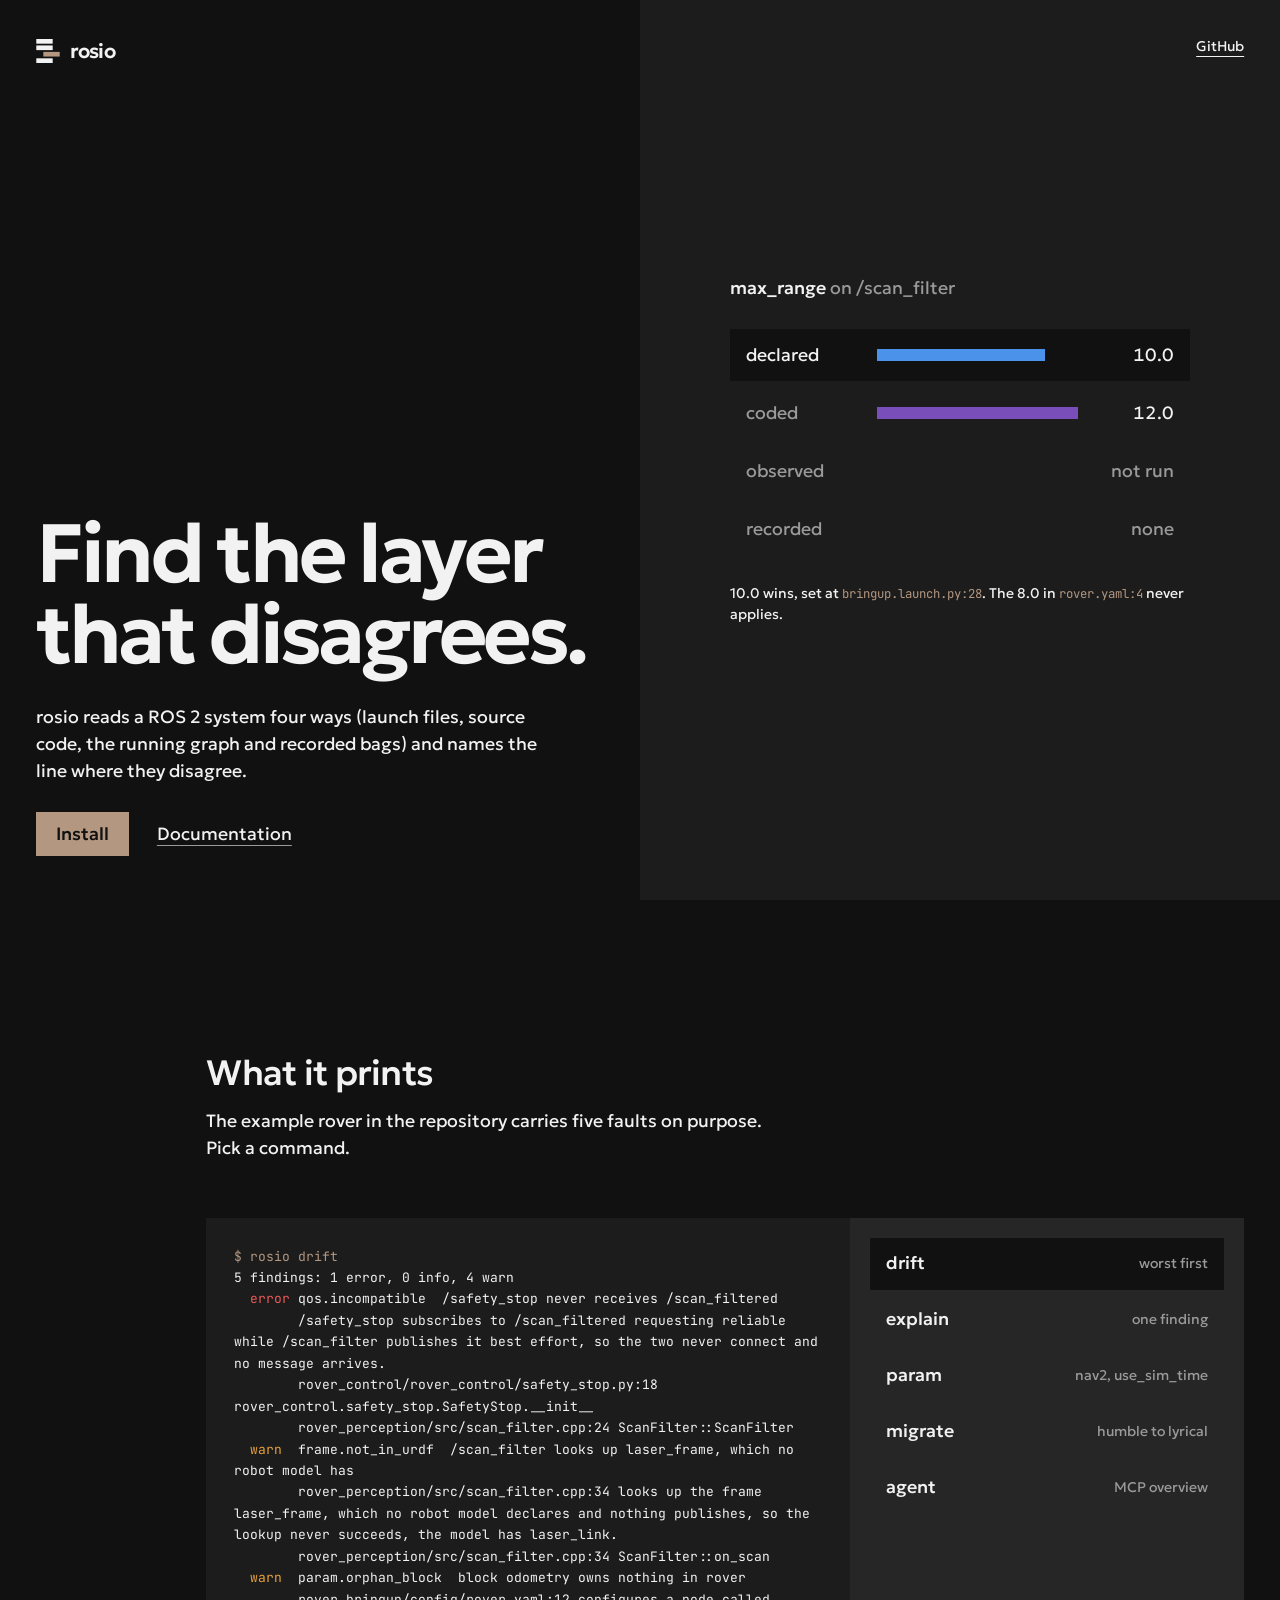
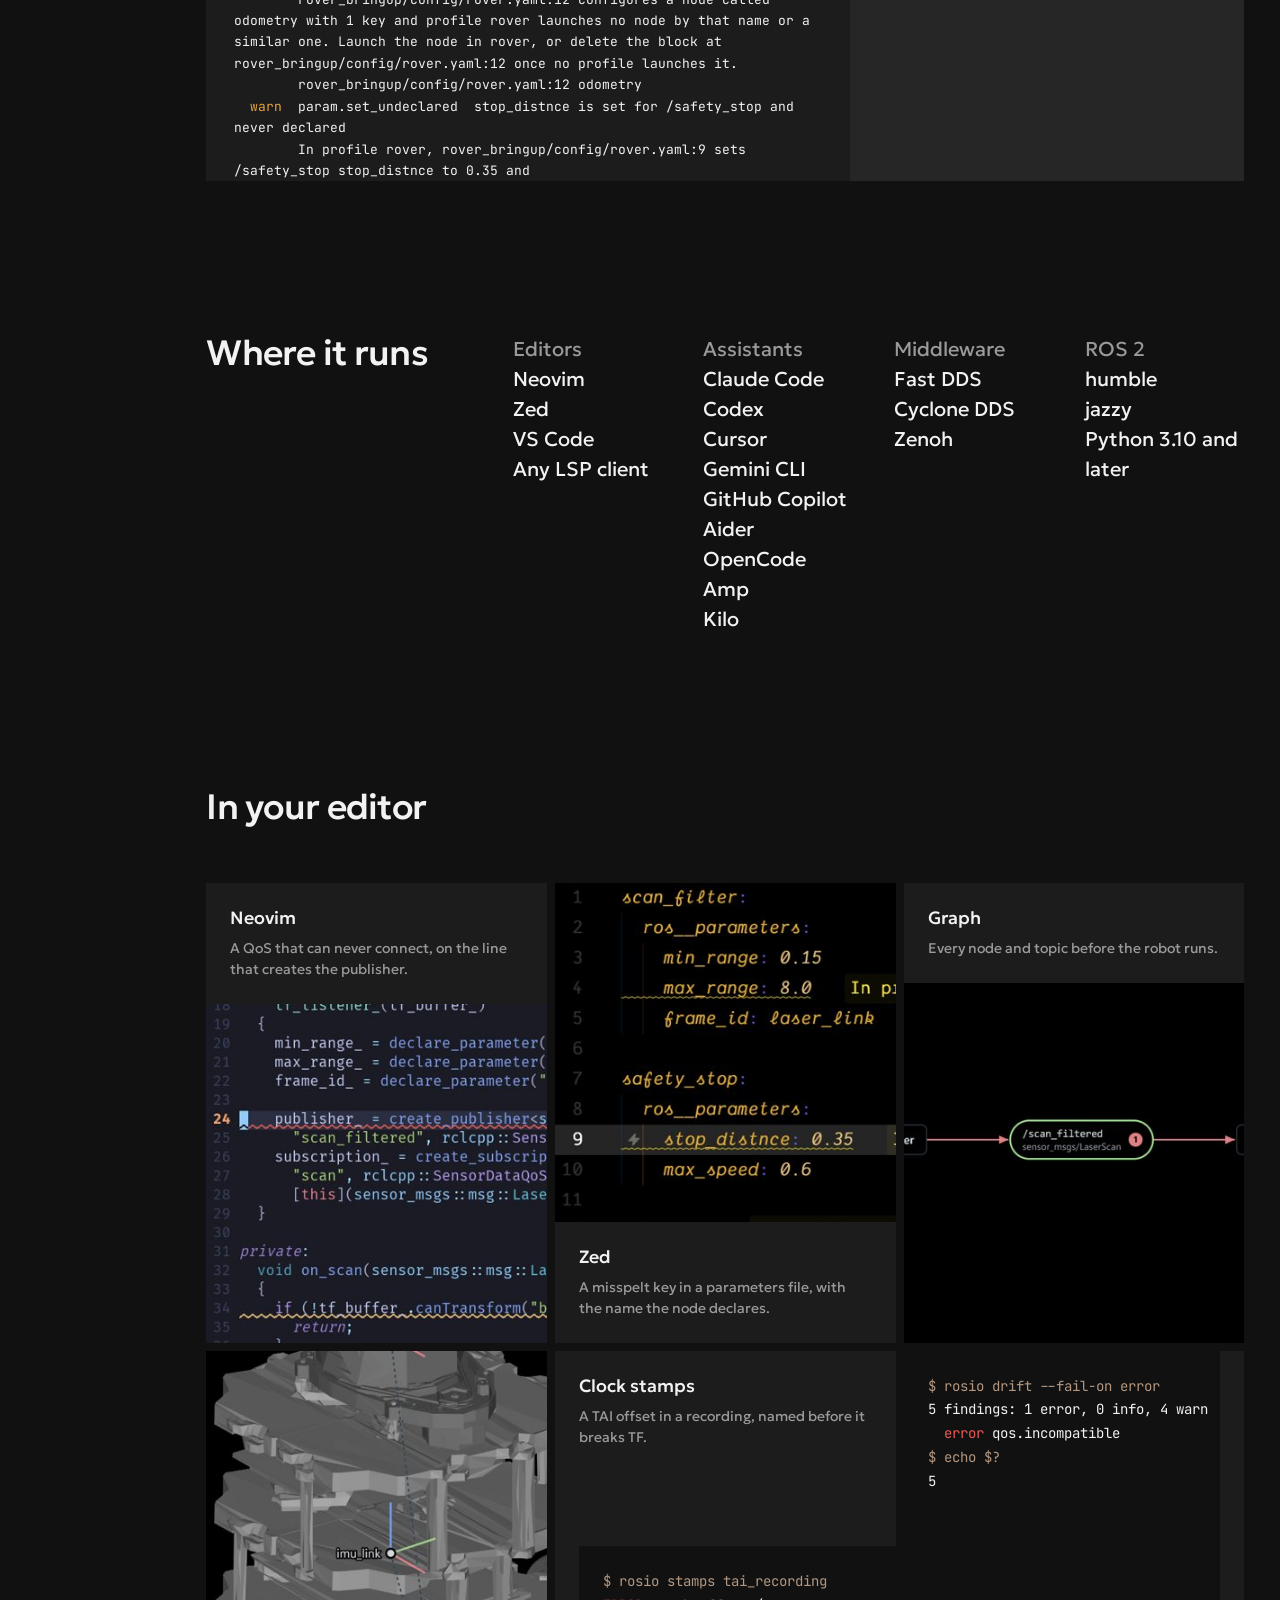
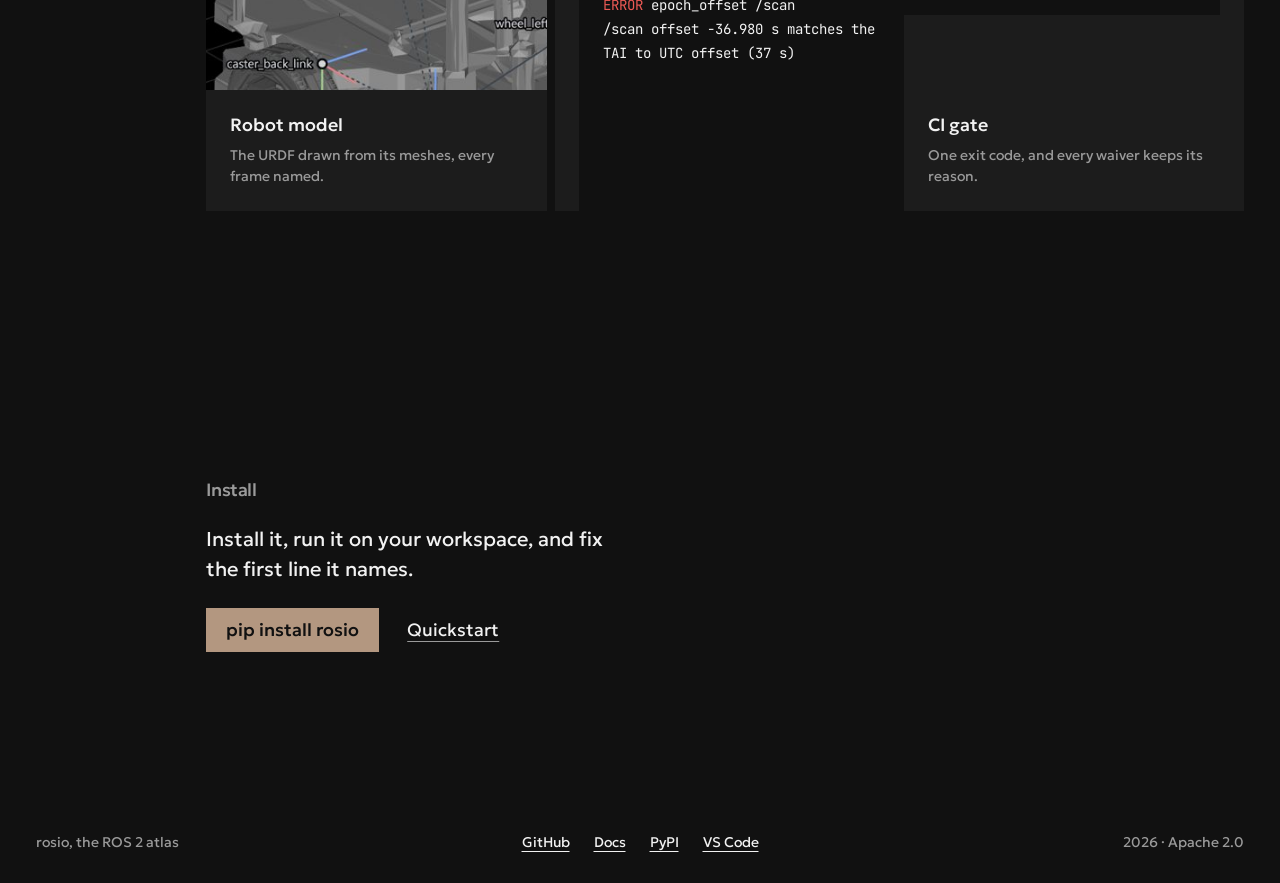
==== commit 3d1889fb: "quieter site: the parameter reader, neovim, zed and vs code, no credits" ====
--- a/index.html
+++ b/index.html
@@ -4,70 +4,59 @@
 <meta charset="utf-8">
 <meta name="viewport" content="width=device-width, initial-scale=1">
 <title>rosio: find the layer that disagrees</title>
-<meta name="description" content="rosio reads a ROS 2 system four ways: launch files, source code, the running graph and recorded bags. It shows where they disagree and which line to edit.">
+<meta name="description" content="rosio reads a ROS 2 system four ways: launch files, source code, the running graph and recorded bags. It names the line where they disagree.">
 <link rel="preload" href="assets/fonts/geologica-latin.woff2" as="font" type="font/woff2" crossorigin>
 <link rel="icon" href="favicon.svg" type="image/svg+xml">
 <link rel="stylesheet" href="site.css">
 </head>
 <body>
-<header class="bar" data-ink="night">
-  <a class="home" href="#top" aria-label="rosio, top of the page">
-    <svg viewBox="2 2 20 20.5" aria-hidden="true"><rect x="2" y="2" width="14" height="4"/><rect x="2" y="7.5" width="14" height="4"/><rect class="slid" x="8" y="13" width="14" height="4"/><rect x="2" y="18.5" width="14" height="4"/></svg>
-    <span>rosio</span>
-  </a>
-  <nav aria-label="Sections">
-    <a href="#output">Output</a>
-    <a href="#checks">Checks</a>
-    <a href="#editor">Editor</a>
-    <a href="#agents">Agents</a>
-    <a href="https://github.com/sa1ntsinner/rosio/tree/main/docs">Docs</a>
-    <a class="action" href="#install">Install</a>
-  </nav>
-</header>
-
-<main id="top">
-<section class="hero night" data-ink="night" aria-labelledby="hero-title">
-  <h1 id="hero-title" class="sentence">
-    <span>Find the layer</span>
-    <button class="inline-mark" type="button" aria-pressed="false" aria-label="Four layers, the third out of line. Press to line it up.">
+<main>
+<section class="hero" aria-labelledby="hero-title">
+  <div class="hero-text">
+    <a class="home" href="#top" id="top" aria-label="rosio">
       <svg viewBox="2 2 20 20.5" aria-hidden="true"><rect x="2" y="2" width="14" height="4"/><rect x="2" y="7.5" width="14" height="4"/><rect class="slid" x="8" y="13" width="14" height="4"/><rect x="2" y="18.5" width="14" height="4"/></svg>
-    </button>
-    <span>that disagrees.</span>
-  </h1>
-  <p class="lead">rosio reads a ROS 2 system four ways: launch files, source code, the running graph and recorded bags. It shows where they disagree and which line to edit.</p>
-  <div class="hero-act">
-    <a class="button" href="#install">Install</a>
-    <a class="quiet-link" href="#output">See what it prints</a>
+      <span>rosio</span>
+    </a>
+    <div class="hero-words">
+      <h1 id="hero-title" class="masked"><span><span>Find the layer</span></span> <span><span>that disagrees.</span></span></h1>
+      <p class="lead">rosio reads a ROS 2 system four ways (launch files, source code, the running graph and recorded bags) and names the line where they disagree.</p>
+      <div class="act">
+        <a class="button" href="#install">Install</a>
+        <a class="link" href="https://github.com/sa1ntsinner/rosio/tree/main/docs">Documentation</a>
+      </div>
+    </div>
   </div>
-  <ol class="strata" aria-label="The four layers">
-    <li style="--c: var(--declared)"><b>declared</b><span>launch files, yaml, URDF, plugin manifests</span></li>
-    <li style="--c: var(--coded)"><b>coded</b><span>C++ and Python sources, read, never run</span></li>
-    <li class="moved" style="--c: var(--observed)"><b>observed</b><span>the running graph: nodes, QoS, parameters, TF</span></li>
-    <li style="--c: var(--recorded)"><b>recorded</b><span>rosbag2: topics, rates, header stamps</span></li>
-  </ol>
-  <p class="state" aria-live="polite">Observed is out of line: what runs is not what the launch file says.</p>
+  <div class="hero-tool">
+    <a class="corner" href="https://github.com/sa1ntsinner/rosio">GitHub</a>
+    <div class="reader" data-ui aria-label="One parameter of the example rover, read by each layer">
+      <p class="reader-name"><b>max_range</b> on /scan_filter</p>
+      <div class="scale" role="radiogroup" aria-label="Layer">
+        <button role="radio" aria-checked="true" data-layer="declared" style="--c: var(--declared); --v: 10; --lost: 8">
+          <span class="layer">declared</span><span class="bar"><i></i></span><span class="value">10.0</span>
+        </button>
+        <button role="radio" aria-checked="false" data-layer="coded" style="--c: var(--coded); --v: 12">
+          <span class="layer">coded</span><span class="bar"><i></i></span><span class="value">12.0</span>
+        </button>
+        <button role="radio" aria-checked="false" data-layer="observed" style="--c: var(--observed); --v: 0">
+          <span class="layer">observed</span><span class="bar"><i></i></span><span class="value">not run</span>
+        </button>
+        <button role="radio" aria-checked="false" data-layer="recorded" style="--c: var(--recorded); --v: 0">
+          <span class="layer">recorded</span><span class="bar"><i></i></span><span class="value">none</span>
+        </button>
+      </div>
+      <p class="readout" aria-live="polite">10.0 wins, set at <code>bringup.launch.py:28</code>. The 8.0 in <code>rover.yaml:4</code> never applies.</p>
+    </div>
+  </div>
 </section>
 
-<figure class="seen" data-ink="night">
-  <img src="assets/lidar-point-cloud.jpg" width="1920" height="1080" loading="lazy" alt="A lidar point cloud of a street crossing: buildings, parked cars and the road drawn in points">
-  <figcaption>What one sensor reports, before anyone asks whether it agrees with the launch file. An Ouster OS1-64 scan of a street crossing in San Francisco.</figcaption>
-</figure>
-
-<section id="output" class="output chalk" data-ink="chalk" aria-labelledby="output-title">
-  <div class="output-head">
+<section id="output" class="show" aria-labelledby="output-title">
+  <div class="column">
     <h2 id="output-title">What it prints</h2>
-    <div class="names" role="tablist" aria-label="Commands">
-      <button role="tab" aria-selected="true" aria-controls="sheet-drift" id="tab-drift" data-sheet="drift">drift</button>
-      <button role="tab" aria-selected="false" aria-controls="sheet-explain" id="tab-explain" data-sheet="explain">explain</button>
-      <button role="tab" aria-selected="false" aria-controls="sheet-param" id="tab-param" data-sheet="param">param</button>
-      <button role="tab" aria-selected="false" aria-controls="sheet-migrate" id="tab-migrate" data-sheet="migrate">migrate</button>
-      <button role="tab" aria-selected="false" aria-controls="sheet-agent" id="tab-agent" data-sheet="agent">agent</button>
-    </div>
+    <p>The example rover in the repository carries five faults on purpose. Pick a command.</p>
   </div>
-  <div class="stage">
-    <article class="sheet is-on" id="sheet-drift" role="tabpanel" aria-labelledby="tab-drift">
-      <p class="sheet-note">The example workspace in the repository ships with faults planted on purpose. This is what <code>rosio drift</code> says about it, worst first.</p>
-      <pre><span class="prompt">$ rosio drift</span>
+  <div class="panel" data-ui>
+    <div class="screen">
+      <pre class="sheet is-on" id="sheet-drift"><span class="prompt">$ rosio drift</span>
 5 findings: 1 error, 0 info, 4 warn
   <span class="sev-error">error</span> qos.incompatible  /safety_stop never receives /scan_filtered
         /safety_stop subscribes to /scan_filtered requesting reliable while /scan_filter publishes it best effort, so the two never connect and no message arrives.
@@ -87,10 +76,7 @@
         rover_bringup/config/rover.yaml:4 scan_filter.ros__parameters.max_range
         rover_bringup/launch/bringup.launch.py:28 parameters
   explain a finding id for the full evidence</pre>
-    </article>
-    <article class="sheet" id="sheet-explain" role="tabpanel" aria-labelledby="tab-explain">
-      <p class="sheet-note">One finding in full: why it is true, what to change, and one sentence an agent can quote as it stands.</p>
-      <pre><span class="prompt">$ rosio explain find:qos.incompatible|topic:/scan_filtered|a53e8bc7</span>
+      <pre class="sheet" id="sheet-explain"><span class="prompt">$ rosio explain find:qos.incompatible|topic:/scan_filtered|a53e8bc7</span>
 <span class="sev-error">error</span> qos.incompatible: /safety_stop never receives /scan_filtered
   about /scan_filtered
   in rover the coded layer has /scan_filter offering best effort on /scan_filtered and /safety_stop requesting reliable; a subscription that asks for more than a publisher offers is never matched
@@ -99,19 +85,13 @@
       rover_control/rover_control/safety_stop.py:18 rover_control.safety_stop.SafetyStop.__init__
       rover_perception/src/scan_filter.cpp:24 ScanFilter::ScanFilter
   profiles rover</pre>
-    </article>
-    <article class="sheet" id="sheet-param" role="tabpanel" aria-labelledby="tab-param">
-      <p class="sheet-note">Stock nav2_bringup on jazzy. No yaml sets use_sim_time on the controller. A SetParameter in the launch file does, and rosio names that line.</p>
-      <pre><span class="prompt">$ rosio param /controller_server use_sim_time</span>
+      <pre class="sheet" id="sheet-param"><span class="prompt">$ rosio param /controller_server use_sim_time</span>
 use_sim_time on /controller_server   state effective
   profile nav2_bringup_composed
     effective False (bool)   edit nav2_bringup/launch/navigation_launch.py:253 [install]
     rank 0 wins launch_inline_dict   False (bool)
         nav2_bringup/launch/navigation_launch.py:253 [install] SetParameter</pre>
-    </article>
-    <article class="sheet" id="sheet-migrate" role="tabpanel" aria-labelledby="tab-migrate">
-      <p class="sheet-note">Humble packages planned for lyrical. Every change carries its line and the upstream change behind it.</p>
-      <pre><span class="prompt">$ rosio migrate plan --from humble --to lyrical</span>
+      <pre class="sheet" id="sheet-migrate"><span class="prompt">$ rosio migrate plan --from humble --to lyrical</span>
 rosio migrate humble -&gt; lyrical: 35 changes in 7 packages, 0 rewritten by apply, 35 by hand
 
 action_tutorials_cpp
@@ -127,10 +107,7 @@
                                      https://github.com/ament/ament_cmake/pull/614
   src/composition/CMakeLists.txt:63  removed in lyrical  ament_target_dependencies() is removed; link each package's exported targets with target_link_libraries; exports for example_interfaces, rclcpp, rclcpp_components are not measured per release; check the package's exported targets and link by hand
                                      https://github.com/ament/ament_cmake/pull/614</pre>
-    </article>
-    <article class="sheet" id="sheet-agent" role="tabpanel" aria-labelledby="tab-agent">
-      <p class="sheet-note">The same atlas over MCP: the overview tool, asked of stock nav2.</p>
-      <pre>rosio atlas, schema 1.32, 1896 entities and 2247 edges
+      <pre class="sheet" id="sheet-agent">rosio atlas, schema 1.32, 1896 entities and 2247 edges
 layers present: declared   capabilities: drift.findings, layer.declared, param.candidates, profile.entrypoints
 profiles (1): nav2_bringup_composed
 entities: file 584, type 530, param 352, pparam 128, plugin 94, pkg 85, frame 48, pinst 24, launchent 18, node 17, and 4 more kinds
@@ -142,148 +119,78 @@
   <span class="sev-warn">warn</span>  param.orphan_block  block map_saver owns nothing in nav2_bringup_composed   nav2_bringup/params/nav2_params.yaml:271 [install]
   <span class="note">info</span>  plugin.inert_by_design  block static_layer is configured and not selected in nav2_bringup_composed   nav2_bringup/params/nav2_params.yaml:226 [install]
 next: param_chain for one parameter value, drift for the findings, explain for one entity, query for plain words</pre>
+    </div>
+    <div class="commands" role="tablist" aria-label="Commands">
+      <button role="tab" aria-selected="true" data-sheet="drift"><b>drift</b><span>worst first</span></button>
+      <button role="tab" aria-selected="false" data-sheet="explain"><b>explain</b><span>one finding</span></button>
+      <button role="tab" aria-selected="false" data-sheet="param"><b>param</b><span>nav2, use_sim_time</span></button>
+      <button role="tab" aria-selected="false" data-sheet="migrate"><b>migrate</b><span>humble to lyrical</span></button>
+      <button role="tab" aria-selected="false" data-sheet="agent"><b>agent</b><span>MCP overview</span></button>
+    </div>
+  </div>
+</section>
+
+<section class="where" aria-labelledby="where-title">
+  <h2 id="where-title">Where it runs</h2>
+  <div class="names">
+    <ul><li class="kind">Editors</li><li>Neovim</li><li>Zed</li><li>VS Code</li><li>Any LSP client</li></ul>
+    <ul><li class="kind">Assistants</li><li>Claude Code</li><li>Codex</li><li>Cursor</li><li>Gemini CLI</li><li>GitHub Copilot</li><li>Aider</li><li>OpenCode</li><li>Amp</li><li>Kilo</li></ul>
+    <ul><li class="kind">Middleware</li><li>Fast DDS</li><li>Cyclone DDS</li><li>Zenoh</li></ul>
+    <ul><li class="kind">ROS 2</li><li>humble</li><li>jazzy</li><li>Python 3.10 and later</li></ul>
+  </div>
+</section>
+
+<section class="cells-wrap" aria-labelledby="cells-title">
+  <h2 id="cells-title">In your editor</h2>
+  <div class="cells">
+    <article class="cell">
+      <div class="cell-text"><h3>Neovim</h3><p>A QoS that can never connect, on the line that creates the publisher.</p></div>
+      <figure class="frag"><img src="assets/neovim.jpg" width="1600" height="947" alt="Neovim with a QoS error on create_publisher in scan_filter.cpp" loading="lazy" style="--dx: -20px; --dy: -330px"></figure>
+    </article>
+    <article class="cell flip">
+      <div class="cell-text"><h3>Zed</h3><p>A misspelt key in a parameters file, with the name the node declares.</p></div>
+      <figure class="frag"><img src="assets/zed.jpg" width="1600" height="1002" alt="Zed with rosio diagnostics inline in rover.yaml" loading="lazy" style="--dx: -20px; --dy: -120px"></figure>
+    </article>
+    <article class="cell">
+      <div class="cell-text"><h3>Graph</h3><p>Every node and topic before the robot runs.</p></div>
+      <figure class="frag"><img src="assets/vscode-graph.jpg" width="1600" height="1002" alt="The rosio graph in VS Code around /scan_filtered" loading="lazy" style="--dx: -380px; --dy: -340px"></figure>
+    </article>
+    <article class="cell flip">
+      <div class="cell-text"><h3>Robot model</h3><p>The URDF drawn from its meshes, every frame named.</p></div>
+      <figure class="frag drift"><img src="assets/vscode-robot.jpg" width="1600" height="1002" alt="TurtleBot3 Burger drawn from its URDF in VS Code" loading="lazy" style="--dx: -560px; --dy: -330px"></figure>
+    </article>
+    <article class="cell">
+      <div class="cell-text"><h3>Clock stamps</h3><p>A TAI offset in a recording, named before it breaks TF.</p></div>
+      <pre class="frag code" data-ui><span class="prompt">$ rosio stamps tai_recording</span>
+<span class="sev-error">ERROR</span> epoch_offset /scan
+/scan offset -36.980 s matches the
+TAI to UTC offset (37 s)</pre>
+    </article>
+    <article class="cell flip">
+      <div class="cell-text"><h3>CI gate</h3><p>One exit code, and every waiver keeps its reason.</p></div>
+      <pre class="frag code" data-ui><span class="prompt">$ rosio drift --fail-on error</span>
+5 findings: 1 error, 0 info, 4 warn
+  <span class="sev-error">error</span> qos.incompatible
+<span class="prompt">$ echo $?</span>
+5</pre>
     </article>
   </div>
 </section>
 
-<section id="checks" class="checks night" data-ink="night" aria-labelledby="checks-title">
-  <div class="checks-head">
-    <h2 id="checks-title">What it catches</h2>
-    <p>Each check reads the joined atlas and names the value, the file and the line to edit.</p>
+<section id="install" class="close" aria-labelledby="install-title">
+  <h2 id="install-title" class="quiet-title">Install</h2>
+  <p>Install it, run it on your workspace, and fix the first line it names.</p>
+  <div class="act">
+    <button class="button copy" type="button" data-copy='pip install "rosio[cpp,stamps,mcp]"'>pip install rosio</button>
+    <a class="link" href="https://github.com/sa1ntsinner/rosio#quickstart">Quickstart</a>
   </div>
-  <ul class="rules">
-    <li>
-      <h3>Parameters that never apply</h3>
-      <p class="said">stop_distnce is set for /safety_stop in rover.yaml:9 and never declared. /safety_stop declares stop_distance.</p>
-      <p class="ids"><code>param.set_undeclared</code> <code>param.shadowed</code> <code>param.owner_name_mismatch</code></p>
-    </li>
-    <li>
-      <h3>Links that never connect</h3>
-      <p class="said">/safety_stop asks for reliable on /scan_filtered while /scan_filter offers best effort, so no message arrives.</p>
-      <p class="ids"><code>qos.incompatible</code> <code>type.differ</code> <code>topic.no_publisher</code></p>
-    </li>
-    <li>
-      <h3>Frames nobody provides</h3>
-      <p class="said">scan_filter.cpp:34 looks up laser_frame. No robot model has it; the model has laser_link.</p>
-      <p class="ids"><code>frame.not_in_urdf</code> <code>frame.no_publisher</code> <code>frame.parent_differs</code></p>
-    </li>
-    <li>
-      <h3>Clocks that disagree</h3>
-      <p class="said">In the simulation profile rviz runs on wall time while every other node uses simulated time.</p>
-      <p class="ids"><code>param.sim_time_mixed</code> <code>time.backward</code> <code>time.frozen</code></p>
-    </li>
-    <li>
-      <h3>Nodes that never come up</h3>
-      <p class="said">Nothing drives /map_server through its lifecycle in this profile, so it stays unconfigured and never serves the map.</p>
-      <p class="ids"><code>node.declared_not_observed</code> <code>lifecycle.unmanaged</code> <code>launch.file_not_installed</code></p>
-    </li>
-    <li>
-      <h3>Middleware that splits the graph</h3>
-      <p class="said">Two nodes in one profile run different RMW implementations, and one cannot reach the Zenoh router.</p>
-      <p class="ids"><code>rmw.mixed</code> <code>zenoh.router_unreachable</code></p>
-    </li>
-  </ul>
-  <p class="honest">When a value is built at run time and rosio cannot follow it, the atlas says so and keeps it on the list. It never fills in a default.</p>
-</section>
-
-<section id="editor" class="editor chalk" data-ink="chalk" aria-labelledby="editor-title">
-  <div class="editor-head">
-    <h2 id="editor-title">In your editor</h2>
-    <p>VS Code today, Zed through the same language server. The findings sit on the line they are about.</p>
-  </div>
-  <div class="shots">
-    <figure class="wide"><img src="assets/vscode-graph.jpg" width="1600" height="1000" loading="lazy" alt="The system graph in VS Code: nodes, topics and the QoS on every link"><figcaption><b>Graph.</b> What rqt_graph would show, before the robot runs. A link that can never connect is drawn in the colour of its finding.</figcaption></figure>
-    <figure><img src="assets/vscode-typo.jpg" width="1600" height="1000" loading="lazy" alt="A misspelt parameter key underlined in a yaml file"><figcaption><b>Diagnostics.</b> A misspelt key, with the name the node declares.</figcaption></figure>
-    <figure><img src="assets/vscode-parameters.jpg" width="1600" height="1000" loading="lazy" alt="The parameters view with the winning value and every line it overrides"><figcaption><b>Parameters.</b> The value that wins and every line it beats.</figcaption></figure>
-    <figure><img src="assets/vscode-qos.jpg" width="1600" height="1000" loading="lazy" alt="A QoS mismatch shown on the line that creates the subscription"><figcaption><b>Code lens.</b> Who else is on this topic, and whether the QoS matches.</figcaption></figure>
-    <figure><img src="assets/vscode-launch.jpg" width="1600" height="1000" loading="lazy" alt="The launch view listing what each profile starts"><figcaption><b>Launch.</b> What each profile starts, and what a false condition keeps from starting.</figcaption></figure>
-    <figure class="wide"><img src="assets/vscode-robot.jpg" width="1600" height="1000" loading="lazy" alt="TurtleBot3 Burger drawn from its URDF and STL meshes, with the lidar link selected and its pose relative to base_footprint"><figcaption><b>Robot model.</b> The URDF where its joints put each link, drawn from the meshes it names. Click a link for its joint as the file states it and its pose relative to any other frame.</figcaption></figure>
-  </div>
-</section>
-
-<section class="how night" data-ink="night" aria-labelledby="how-title">
-  <div class="how-head">
-    <h2 id="how-title">Read, join, answer</h2>
-    <figure class="engraving">
-      <img src="assets/geology-section.jpg" width="1837" height="317" loading="lazy" alt="Hand coloured long section through mountains and a volcano, the strata in bands">
-      <figcaption>A long section through mountains and a volcano. Wellcome Collection.</figcaption>
-    </figure>
-  </div>
-  <div class="how-cols">
-    <div><h3>Read</h3><p>Each layer is read on its own, by its own collector. Launch files run in a sandbox; source code is parsed and never executed; the live probe and the bags are optional.</p></div>
-    <div><h3>Join</h3><p>One id per node, topic, parameter and frame. Where two layers disagree inside one profile, the atlas keeps both values and says which won.</p></div>
-    <div><h3>Answer</h3><p>Findings come out worst first, each with the file and line to edit, a fix and a sentence a person or a small model can repeat.</p></div>
-  </div>
-  <ul class="promises">
-    <li>The same inputs give the same bytes, so <code>atlas.json</code> lives in git and diffs line by line.</li>
-    <li><code>rosio drift --fail-on error</code> is the CI gate. A waiver needs a reason, and a stale one is reported.</li>
-    <li>A merge driver joins two atlases and states every disagreement instead of picking one.</li>
-    <li>No language model in extraction, join, drift or rendering. Nothing leaves the machine.</li>
-  </ul>
-</section>
-
-<section id="releases" class="releases chalk" data-ink="chalk" aria-labelledby="releases-title">
-  <div class="releases-text">
-    <h2 id="releases-title">Move releases</h2>
-    <p><code>rosio migrate</code> lists what a move between two ROS 2 releases asks of your own packages: removed CMake calls, renamed headers, changed parameters. It rewrites what is mechanical, leaves the rest with a link to the upstream change, and builds the result in the target release's container.</p>
-    <p class="releases-list">humble · iron · jazzy · kilted · lyrical</p>
-  </div>
-  <figure class="releases-shot"><img src="assets/turtlebot3-burger.jpg" width="1920" height="2621" loading="lazy" alt="TurtleBot3 Burger, a small ROS 2 robot"><figcaption>TurtleBot3 Burger, the robot the nav2 simulation examples drive.</figcaption></figure>
-</section>
-
-<section id="agents" class="agents night" data-ink="night" aria-labelledby="agents-title">
-  <div class="agents-text">
-    <h2 id="agents-title">For agents</h2>
-    <p class="statement">rosio has no language model in it. Any agent, including a small local one, reads the same facts you do, one short answer at a time.</p>
-    <p class="tools"><code>overview</code> <code>drift</code> <code>explain</code> <code>param_chain</code> <code>query</code> <code>path</code> <code>neighbours</code> <code>graph</code> <code>unresolved</code> <code>stamps</code> <code>transform</code> <code>migrate</code></p>
-    <pre class="cmd"><span class="prompt">$ rosio install claude-code</span></pre>
-    <p class="small">Also Codex, Copilot, Cursor, Gemini CLI, Aider and more: <code>rosio install --list</code>.</p>
-  </div>
-  <figure class="agents-ui">
-    <figcaption>overview, asked of the nav2 atlas</figcaption>
-    <pre>rosio atlas, schema 1.32, 1896 entities and 2247 edges
-layers present: declared   capabilities: drift.findings, layer.declared, param.candidates, profile.entrypoints
-profiles (1): nav2_bringup_composed
-entities: file 584, type 530, param 352, pparam 128, plugin 94, pkg 85, frame 48, pinst 24, launchent 18, node 17, and 4 more kinds
-coverage: 4 values unresolved of 1059 wanted, rate 0.996
-  weakest: other 0.96, frame_id 1.00, node_name 1.00
-drift: 28 findings, 25 info, 3 warn
-  <span class="sev-warn">warn</span>  extract.input_refused  nav2_theta_star_planner/global_planner_plugin.xml was refused: plugin_manifest_missing   nav2_theta_star_planner/global_planner_plugin.xml [install]
-  <span class="sev-warn">warn</span>  param.orphan_block  block loopback_simulator owns nothing in nav2_bringup_composed   nav2_bringup/params/nav2_params.yaml:458 [install]
-  <span class="sev-warn">warn</span>  param.orphan_block  block map_saver owns nothing in nav2_bringup_composed   nav2_bringup/params/nav2_params.yaml:271 [install]
-  <span class="note">info</span>  plugin.inert_by_design  block static_layer is configured and not selected in nav2_bringup_composed   nav2_bringup/params/nav2_params.yaml:226 [install]
-next: param_chain for one parameter value, drift for the findings, explain for one entity, query for plain words</pre>
-  </figure>
-</section>
-
-<section class="proof chalk" data-ink="chalk" aria-labelledby="proof-title">
-  <h2 id="proof-title">Found in public stacks</h2>
-  <table>
-    <thead><tr><th scope="col">Package</th><th scope="col">File</th><th scope="col">What</th><th scope="col">Release</th></tr></thead>
-    <tbody>
-      <tr><td>nav2_theta_star_planner</td><td><code>package.xml</code></td><td>Exports global_planner_plugin.xml, installs theta_star_planner.xml</td><td>jazzy</td></tr>
-      <tr><td>robot_localization</td><td><code>src/<wbr>navsat_<wbr>transform.cpp</code></td><td>Declares broadcast_utm_transform_as_parent_frame_ with a trailing underscore, so the yaml value never applies</td><td>jazzy</td></tr>
-      <tr><td>slam_toolbox</td><td><code>config/<wbr>mapper_<wbr>params_<wbr>online_<wbr>async.yaml</code></td><td>Sets min_laser_range, which nothing declares or reads</td><td>jazzy</td></tr>
-    </tbody>
-  </table>
 </section>
 </main>
 
-<footer id="install" class="end night" data-ink="night">
-  <div class="install">
-    <h2>Install</h2>
-<pre><code><span class="prompt">$ pip install "rosio[cpp,stamps,mcp]"</span>
-<span class="prompt">$ rosio init ~/ros2_ws</span>        <span class="note"># one profile per launch file, to edit</span>
-<span class="prompt">$ rosio extract ~/ros2_ws</span>
-<span class="prompt">$ rosio drift</span>                  <span class="note"># what is wrong, worst first</span></code></pre>
-    <p>Then the VS Code extension, which finds the atlas on its own. Tested on ROS 2 humble and jazzy, DDS and Zenoh, Python 3.10 and later. Every command, every configuration key and the assistant setup are in the <a href="https://github.com/sa1ntsinner/rosio/tree/main/docs">documentation</a>.</p>
-  </div>
-  <p class="name">rosio</p>
-  <div class="meta">
-    <span><a href="https://github.com/sa1ntsinner/rosio">GitHub</a> · <a href="https://github.com/sa1ntsinner/rosio/tree/main/docs">Docs</a> · <a href="https://pypi.org/project/rosio/">PyPI</a> · <a href="https://marketplace.visualstudio.com/items?itemName=sa1ntsinner.rosio">VS Code</a> · Apache 2.0</span>
-    <span class="credits">Pictures: <a href="https://commons.wikimedia.org/wiki/File:TurtleBot3_Burger.jpg">TurtleBot3 Burger</a>, Kuscu0, CC BY-SA 4.0 · <a href="https://commons.wikimedia.org/wiki/File:Geology;_a_long_section_through_mountains,_and_a_volcano,_sh_Wellcome_V0025106.jpg">Geology: a long section through mountains, and a volcano</a>, CC BY 4.0 · <a href="https://commons.wikimedia.org/wiki/File:Ouster_OS1-64_lidar_point_cloud_of_intersection_of_Folsom_and_Dore_St,_San_Francisco.png">Ouster OS1-64 lidar point cloud of intersection of Folsom and Dore St, San Francisco</a>, Daniel L. Lu, CC BY 4.0</span>
-    <a href="#top">Back to top</a>
-  </div>
+<footer class="foot">
+  <span>rosio, the ROS 2 atlas</span>
+  <nav aria-label="Elsewhere"><a href="https://github.com/sa1ntsinner/rosio">GitHub</a><a href="https://github.com/sa1ntsinner/rosio/tree/main/docs">Docs</a><a href="https://pypi.org/project/rosio/">PyPI</a><a href="https://marketplace.visualstudio.com/items?itemName=sa1ntsinner.rosio">VS Code</a></nav>
+  <span class="end">2026 · Apache 2.0</span>
 </footer>
 <script src="site.js" defer></script>
 </body>
--- a/site.css
+++ b/site.css
@@ -1,240 +1,183 @@
 @font-face { font-family: "Geologica"; font-weight: 300 800; font-display: swap; src: url(assets/fonts/geologica-latin.woff2) format("woff2"); unicode-range: U+0000-00FF, U+0131, U+0152-0153, U+02BB-02BC, U+02C6, U+02DA, U+02DC, U+2000-206F, U+20AC, U+2122, U+2191, U+2193, U+2212, U+2215, U+FEFF, U+FFFD; }
 @font-face { font-family: "Geologica"; font-weight: 300 800; font-display: swap; src: url(assets/fonts/geologica-latin-ext.woff2) format("woff2"); unicode-range: U+0100-02BA, U+02BD-02C5, U+02C7-02CC, U+02CE-02D7, U+02DD-02FF, U+1E00-1EFF, U+2020, U+20A0-20AB, U+20AD-20C0, U+2113, U+2C60-2C7F, U+A720-A7FF; }
-@font-face { font-family: "JetBrains Mono"; font-weight: 400 600; font-display: swap; src: url(assets/fonts/jetbrains-mono-latin.woff2) format("woff2"); unicode-range: U+0000-00FF, U+2000-206F, U+2212; }
+@font-face { font-family: "JetBrains Mono"; font-weight: 400 600; font-display: swap; src: url(assets/fonts/jetbrains-mono-latin.woff2) format("woff2"); unicode-range: U+0000-00FF, U+2000-206F, U+2212; } /* taste-skill-ignore: code face */
 
 :root {
-  --night: #111111;
-  --night-raised: #1c1c1c;
-  --chalk: #f4f4f2;
-  --chalk-sunk: #e8e8e4;
-  --ink-night: #f2f2f2;
-  --ink-chalk: #141414;
-  --quiet-night: #9a9a9a;
-  --quiet-chalk: #5c5a55;
-  --drift-night: #b39780;
-  --drift-chalk: #7a5f4a;
+  --bg: #111111;
+  --raised: #1c1c1c;
+  --raised-2: #262626;
+  --ink: #f2f2f2;
+  --soft: #9a9a9a;
+  --accent: #b39780;
+  --declared: #4a92ea;
+  --coded: #7a4eb8;
+  --observed: #2b8044;
+  --recorded: #d8609f;
   --error: #ec5a55;
   --warn: #e8a33d;
 
   --face: "Geologica", system-ui, sans-serif;
-  --code: "JetBrains Mono", ui-monospace, monospace;
-  --margin: clamp(16px, 3vw, 40px);
-  --gap: clamp(88px, 10vw, 160px);
-  --step-small: clamp(0.8125rem, 0.79rem + 0.1vw, 0.875rem);
-  --step-body: clamp(1.0625rem, 1rem + 0.25vw, 1.1875rem);
-  --step-lead: clamp(1.25rem, 1.1rem + 0.7vw, 1.625rem);
-  --step-head: clamp(2.25rem, 1.3rem + 3.6vw, 4.5rem);
-  --step-display: clamp(3rem, 0.6rem + 9.4vw, 10rem);
-  --ease: cubic-bezier(.2, .7, .2, 1);
+  --code: "JetBrains Mono", ui-monospace, monospace; /* taste-skill-ignore: code only */
+  --margin: clamp(20px, 2.8vw, 40px);
+  --column: calc(var(--margin) + clamp(0px, 18vw - 60px, 280px));
+  --gap: clamp(112px, 12vw, 168px);
+  --display: clamp(2.75rem, 1rem + 5.2vw, 6rem);
+  --head: clamp(1.75rem, 1.4rem + 1vw, 2.25rem);
+  --body: clamp(1rem, .95rem + .2vw, 1.125rem);
+  --small: .875rem;
+  --ease: cubic-bezier(.16, 1, .3, 1);
+  color-scheme: dark;
 }
 
 *, *::before, *::after { box-sizing: border-box; }
 html { scroll-behavior: smooth; }
-body {
-  margin: 0;
-  background: var(--night);
-  color: var(--ink-night);
-  font: 400 var(--step-body)/1.5 var(--face);
-  -webkit-font-smoothing: antialiased;
-}
+body { margin: 0; background: var(--bg); color: var(--ink); font: 400 var(--body)/1.5 var(--face); -webkit-font-smoothing: antialiased; }
 img { display: block; max-width: 100%; height: auto; }
 a { color: inherit; }
-h1, h2, h3 { font-weight: 600; letter-spacing: -0.03em; margin: 0; }
-h2 { font-size: var(--step-head); line-height: 1; }
-h3 { font-size: var(--step-lead); line-height: 1.15; letter-spacing: -0.02em; }
-p { margin: 0; }
+h1, h2, h3, p { margin: 0; }
+h1, h2, h3 { font-weight: 500; }
+h2 { font-size: var(--head); line-height: 1.1; letter-spacing: -0.02em; }
+h3 { font-size: var(--body); line-height: 1.3; }
 code, pre { font-family: var(--code); }
-code { font-size: .86em; }
-:focus-visible { outline: 3px solid var(--drift); outline-offset: 3px; }
+code { font-size: .88em; }
+button { font: inherit; color: inherit; }
+:focus-visible { outline: 2px solid var(--accent); outline-offset: 3px; }
 
-.night {
-  background: var(--night); color: var(--ink-night);
-  --quiet: var(--quiet-night); --drift: var(--drift-night); --raised: var(--night-raised);
-  --declared: #4a92ea; --coded: #7a4eb8; --observed: #2b8044; --recorded: #d8609f;
+.button {
+  display: inline-flex; align-items: center; height: 44px; padding: 0 20px;
+  background: var(--accent); color: var(--bg); border: 0; cursor: pointer;
+  font-weight: 500; text-decoration: none;
+  transition: transform .2s var(--ease), background-color .2s;
 }
-.chalk {
-  background: var(--chalk); color: var(--ink-chalk);
-  --quiet: var(--quiet-chalk); --drift: var(--drift-chalk); --raised: var(--chalk-sunk);
-  --declared: #207de4; --coded: #652ea5; --observed: #07652d; --recorded: #be528b;
+.button:hover { background: #c4ab96; }
+.button:active { transform: translateY(1px); }
+.link { color: var(--ink); text-underline-offset: 5px; text-decoration-color: var(--soft); transition: text-decoration-color .2s; }
+.link:hover { text-decoration-color: var(--ink); }
+.act { display: flex; align-items: center; gap: 28px; flex-wrap: wrap; }
+
+/* the hero: two tones, the words bottom left, the instrument on the right */
+.hero { display: grid; grid-template-columns: 1fr 1fr; min-height: 100svh; }
+.hero-text { display: flex; flex-direction: column; justify-content: space-between; padding: var(--margin); }
+.home { display: inline-flex; align-items: center; gap: 10px; text-decoration: none; font-weight: 600; font-size: 1.25rem; letter-spacing: -0.04em; }
+.home svg { width: 24px; height: 24px; fill: var(--ink); }
+.home .slid { fill: var(--accent); }
+.hero-words { display: grid; gap: 28px; padding-bottom: 8px; }
+h1 { font-size: var(--display); line-height: .98; letter-spacing: -0.045em; font-weight: 600; }
+h1 > span { display: block; overflow: hidden; padding-bottom: .08em; margin-bottom: -.08em; }
+h1 > span > span { display: block; }
+.lead { max-width: 44ch; }
+.hero-tool { position: relative; background: var(--raised); display: grid; place-items: center; padding: 96px var(--margin); }
+.corner { position: absolute; top: var(--margin); right: var(--margin); font-size: var(--small); text-underline-offset: 5px; }
+
+.reader { width: min(100%, 460px); display: grid; gap: 28px; }
+.reader-name { color: var(--soft); }
+.reader-name b { color: var(--ink); font-weight: 500; }
+.scale { display: grid; gap: 6px; }
+.scale button {
+  display: grid; grid-template-columns: 6.5em 1fr 4.5em; align-items: center; gap: 16px;
+  height: 52px; padding: 0 16px; background: transparent; border: 0; cursor: pointer; text-align: left;
+  transition: background-color .2s;
 }
-section, footer { padding: var(--gap) var(--margin); }
+.scale button:hover { background: var(--raised-2); }
+.scale button[aria-checked="true"] { background: var(--bg); }
+.layer { color: var(--soft); }
+.scale button[aria-checked="true"] .layer { color: var(--ink); }
+.bar { position: relative; height: 12px; }
+.bar i { position: absolute; inset: 0 auto 0 0; width: calc(var(--v) / 12 * 100%); background: var(--c); transform-origin: left; transition: transform .6s var(--ease); }
+.bar::before { content: ""; position: absolute; inset: 0 auto 0 0; width: calc(var(--lost, 0) / 12 * 100%); background: var(--c); opacity: .35; }
+.value { text-align: right; font-variant-numeric: tabular-nums; }
+.scale button[style*="--v: 0"] .value { color: var(--soft); }
+.readout { min-height: 3em; font-size: var(--small); color: var(--ink); }
+.readout code { color: var(--accent); }
 
-/* the header takes the ink of the field beneath it */
-.bar {
-  position: fixed; inset: 0 0 auto 0; z-index: 10;
-  display: flex; justify-content: space-between; align-items: center;
-  padding: 14px var(--margin);
-  color: var(--ink-night); background: var(--night);
-  --drift: var(--drift-night);
-  transition: color .3s var(--ease), background-color .3s var(--ease);
+/* the panel of command output */
+.show { padding: var(--gap) var(--margin) 0 var(--column); }
+.column { max-width: 560px; display: grid; gap: 16px; }
+.panel { display: grid; grid-template-columns: 62fr 38fr; margin-top: 56px; background: var(--raised); }
+.screen { min-width: 0; height: clamp(420px, 44vw, 600px); overflow: auto; padding: 28px; }
+.sheet { display: none; margin: 0; font-size: .8125rem; line-height: 1.65; white-space: pre-wrap; overflow-wrap: anywhere; }
+.sheet.is-on { display: block; animation: rise .45s var(--ease); }
+.commands { display: grid; align-content: start; gap: 4px; padding: 20px; background: var(--raised-2); }
+.commands button {
+  display: flex; justify-content: space-between; align-items: center; gap: 12px;
+  height: 52px; padding: 0 16px; border: 0; background: transparent; cursor: pointer; text-align: left;
+  transition: background-color .2s;
 }
-.bar[data-ink="chalk"] { color: var(--ink-chalk); background: var(--chalk); --drift: var(--drift-chalk); }
-.home { display: flex; align-items: center; gap: 10px; text-decoration: none; font-weight: 600; font-size: 1.375rem; letter-spacing: -0.04em; }
-.home svg { width: 26px; height: 26px; fill: currentColor; }
-.home .slid { fill: var(--drift); }
-.bar nav { display: flex; gap: clamp(14px, 2.4vw, 32px); align-items: center; font-size: var(--step-small); font-weight: 500; }
-.bar nav a { text-decoration: none; padding: 10px 0; transition: opacity .2s; }
-.bar nav a:hover { opacity: .7; }
-.bar .action { background: var(--drift); color: var(--night); padding: 10px 18px; }
-.bar[data-ink="chalk"] .action { color: var(--chalk); }
-.bar .action:hover { opacity: 1; }
-
-/* hero: the sentence, with the mark standing in for the layers */
-.hero { min-height: 100svh; display: flex; flex-direction: column; padding-top: clamp(104px, 14vh, 160px); padding-bottom: 48px; }
-.sentence { font-size: var(--step-display); line-height: .94; letter-spacing: -0.045em; max-width: 11ch; }
-.sentence span { white-space: nowrap; }
-.inline-mark {
-  display: inline-block; vertical-align: -0.04em;
-  width: .8em; height: .8em; margin: 0 .06em;
-  padding: 0; border: 0; background: none; color: inherit; cursor: pointer; font: inherit;
-}
-.inline-mark svg { width: 100%; height: 100%; fill: currentColor; overflow: visible; }
-.inline-mark .slid { fill: var(--drift); transition: transform .7s var(--ease), fill .7s var(--ease); }
-.inline-mark[aria-pressed="true"] .slid { transform: translateX(-6px); fill: currentColor; }
-.inline-mark:hover .slid { transform: translateX(1.2px); }
-.inline-mark[aria-pressed="true"]:hover .slid { transform: translateX(-6px); }
-.lead { font-size: var(--step-lead); line-height: 1.35; max-width: 40ch; margin-top: 40px; }
-.hero-act { display: flex; gap: 28px; align-items: center; margin-top: 36px; flex-wrap: wrap; }
-.button {
-  display: inline-block; text-decoration: none; font-weight: 600;
-  background: var(--drift); color: var(--night); padding: 14px 26px;
-  transition: transform .2s var(--ease);
-}
-.button:hover { transform: translateY(-2px); }
-.quiet-link { color: var(--quiet); text-underline-offset: 5px; }
-.quiet-link:hover { color: inherit; }
-
-.strata { list-style: none; padding: 0; margin: auto 0 0; padding-top: 72px; display: grid; gap: 8px; }
-.strata li {
-  display: grid; grid-template-columns: minmax(0, 1fr) 10ch minmax(0, 26ch); align-items: center; gap: 24px;
-}
-.strata li::before {
-  content: ""; width: 74%; height: clamp(22px, 2.6vw, 36px); background: var(--c);
-  transition: transform .6s var(--ease);
-}
-.strata b { font-weight: 600; }
-.strata span { font-size: var(--step-small); color: var(--quiet); }
-.strata li.moved::before { transform: translateX(35%); }
-.hero.lined .strata li.moved::before { transform: none; }
-.state { color: var(--quiet); margin-top: 20px; min-height: 1.5em; }
-
-/* output */
-.output-head { display: flex; justify-content: space-between; align-items: end; gap: 32px; flex-wrap: wrap; }
-.names { display: flex; gap: 6px; flex-wrap: wrap; }
-.names button {
-  font: 500 var(--step-small)/1 var(--code); color: inherit;
-  background: none; border: 0; padding: 12px 16px; cursor: pointer;
-}
-.names button:hover { background: var(--raised); }
-.names button[aria-selected="true"] { background: var(--ink-chalk); color: var(--chalk); }
-.stage { margin-top: 48px; }
-.sheet { display: none; }
-.sheet.is-on { display: block; }
-.sheet-note { max-width: 62ch; margin-bottom: 24px; }
-.sheet pre, .agents-ui pre {
-  margin: 0; padding: clamp(20px, 3vw, 36px);
-  background: var(--night); color: var(--ink-night);
-  font-size: clamp(.75rem, .7rem + .2vw, .875rem); line-height: 1.65;
-  white-space: pre-wrap; overflow-wrap: anywhere; max-height: 36rem; overflow-y: auto;
-}
-.prompt { color: var(--drift-night); }
+.commands button:hover { background: var(--raised); }
+.commands button[aria-selected="true"] { background: var(--bg); }
+.commands b { font-weight: 500; }
+.commands span { color: var(--soft); font-size: var(--small); }
+.prompt { color: var(--accent); }
 .sev-error { color: var(--error); }
 .sev-warn { color: var(--warn); }
-.note { color: var(--quiet-night); }
+.note { color: var(--soft); }
 
-/* checks */
-.checks-head { display: grid; grid-template-columns: 1fr 1fr; gap: clamp(32px, 6vw, 96px); align-items: end; }
-.checks-head p { max-width: 42ch; color: var(--quiet); }
-.rules { list-style: none; padding: 0; margin: 64px 0 0; display: grid; grid-template-columns: repeat(3, 1fr); gap: 8px; }
-.rules li { background: var(--raised); padding: clamp(24px, 2.6vw, 36px); display: flex; flex-direction: column; gap: 18px; }
-.said { flex: 1; }
-.ids { display: flex; flex-wrap: wrap; gap: 6px 12px; color: var(--quiet); }
-.ids code { font-size: .78rem; }
-.honest { margin-top: 48px; max-width: 60ch; font-size: var(--step-lead); line-height: 1.35; }
+/* names in columns */
+.where { display: grid; grid-template-columns: minmax(0, 3fr) minmax(0, 8fr); gap: 32px; padding: var(--gap) var(--margin) 0 var(--column); }
+.names { display: grid; grid-template-columns: repeat(4, minmax(0, 1fr)); gap: 32px; align-items: start; }
+.names ul { list-style: none; margin: 0; padding: 0; font-size: 1.25rem; line-height: 1.5; }
+.kind { color: var(--soft); }
 
-/* editor */
-.editor-head { display: grid; grid-template-columns: 1fr 1fr; gap: clamp(32px, 6vw, 96px); align-items: end; }
-.editor-head p { max-width: 42ch; color: var(--quiet); }
-.shots { display: grid; grid-template-columns: repeat(2, 1fr); gap: 32px 8px; margin-top: 56px; }
-.shots figure { margin: 0; }
-.shots .wide { grid-column: 1 / -1; }
-.shots img { width: 100%; background: var(--raised); }
-figcaption { color: var(--quiet); font-size: var(--step-small); margin-top: 14px; max-width: 60ch; }
-figcaption b { color: var(--ink-chalk); font-weight: 600; }
-.night figcaption b { color: var(--ink-night); }
+/* six cells, the fragments in a checkerboard */
+.cells-wrap { padding: var(--gap) var(--margin) 0 var(--column); }
+.cells { display: grid; grid-template-columns: repeat(3, minmax(0, 1fr)); gap: 8px; margin-top: 56px; }
+.cell { display: grid; grid-template-rows: auto 1fr; height: 460px; background: var(--raised); overflow: hidden; }
+.cell-text { padding: 24px; display: grid; gap: 8px; align-content: start; }
+.cell-text p { color: var(--soft); font-size: var(--small); max-width: 34ch; }
+.cell.flip { grid-template-rows: 1fr auto; }
+.cell.flip .cell-text { order: 2; }
+.frag { margin: 0; min-height: 0; overflow: hidden; position: relative; }
+.frag img { position: absolute; left: 0; top: 0; width: 1440px; max-width: none; transform: translate(var(--dx), var(--dy)); }
+.frag.drift img { animation: drift 20s ease-in-out infinite alternate; }
+.frag.code { padding: 24px; margin: 0 0 0 24px; background: var(--bg); font-size: .875rem; line-height: 1.7; white-space: pre; overflow: hidden; align-self: end; height: 78%; }
+.cell.flip .frag.code { margin: 0 24px 0 0; align-self: start; }
 
-/* the picture between the hero and the output */
-.seen { margin: 0; padding: 0 var(--margin) var(--gap); background: var(--night); }
-.seen img { width: 100%; aspect-ratio: 21 / 8; object-fit: cover; }
-.seen figcaption { color: var(--quiet-night); }
+/* the close */
+.close { padding: 30svh var(--margin) 20svh var(--column); display: grid; gap: 24px; max-width: calc(var(--column) + 34ch + 2em); }
+.close p { font-size: 1.25rem; max-width: 34ch; }
+.quiet-title { font-size: var(--body); color: var(--soft); }
+.copy.done { background: var(--ink); }
+.foot { display: grid; grid-template-columns: 1fr auto 1fr; gap: 24px; padding: 0 var(--margin) 30px; font-size: var(--small); color: var(--soft); }
+.foot nav { display: flex; gap: 24px; }
+.foot nav a { color: var(--ink); text-underline-offset: 4px; }
+.foot .end { justify-self: end; }
 
-/* how */
-.how-head { display: grid; grid-template-columns: 4fr 8fr; gap: clamp(32px, 6vw, 96px); align-items: start; }
-.engraving { margin: 0; }
-.engraving img { width: 100%; filter: grayscale(1) contrast(1.1); }
-.how-cols { display: grid; grid-template-columns: repeat(3, 1fr); gap: clamp(24px, 4vw, 64px); margin-top: 72px; }
-.how-cols h3 { margin-bottom: 14px; }
-.promises { list-style: none; padding: 0; margin: 72px 0 0; display: grid; grid-template-columns: 1fr 1fr; gap: 20px clamp(24px, 4vw, 64px); }
-.promises li { padding-left: 24px; position: relative; max-width: 52ch; }
-.promises li::before { content: ""; position: absolute; left: 0; top: .62em; width: 12px; height: 4px; background: currentColor; }
-.promises li:first-child::before { background: var(--drift); transform: translateX(4px); }
-
-/* releases */
-.releases { display: grid; grid-template-columns: 7fr 5fr; gap: clamp(32px, 6vw, 96px); align-items: center; }
-.releases-text p { margin-top: 28px; max-width: 52ch; }
-.releases-list { font-size: var(--step-lead); font-weight: 500; letter-spacing: -0.01em; }
-.releases-shot { margin: 0; justify-self: end; width: min(100%, 420px); }
-.releases-shot img { }
-
-/* agents */
-.agents { display: grid; grid-template-columns: 5fr 7fr; gap: clamp(32px, 6vw, 96px); align-items: start; }
-.statement { font-size: var(--step-lead); line-height: 1.35; margin-top: 28px; max-width: 30ch; }
-.tools { display: flex; flex-wrap: wrap; gap: 8px; margin-top: 32px; }
-.tools code { background: var(--raised); padding: 6px 10px; font-size: .8rem; }
-.cmd { margin: 32px 0 0; background: var(--raised); padding: 16px 20px; font-size: .875rem; overflow-x: auto; }
-.small { color: var(--quiet); font-size: var(--step-small); margin-top: 12px; }
-.agents-ui { margin: 0; min-width: 0; }
-.agents-ui figcaption { margin: 0 0 12px; }
-.agents-ui pre { background: var(--raised); }
-
-/* proof */
-.proof table { width: 100%; border-collapse: collapse; margin-top: 56px; }
-.proof th { text-align: left; font-size: var(--step-small); font-weight: 500; color: var(--quiet); padding: 0 16px 14px 0; }
-.proof td { padding: 20px 16px 20px 0; vertical-align: top; border-top: 1px solid var(--chalk-sunk); }
-.proof td:first-child { font-weight: 600; }
-.proof td:nth-child(3) { max-width: 46ch; }
-
-/* install and close */
-.install { display: grid; grid-template-columns: 4fr 8fr; gap: 24px clamp(32px, 6vw, 96px); align-items: start; }
-.install pre { margin: 0; background: var(--raised); padding: 22px 24px; overflow-x: auto; font-size: .875rem; line-height: 1.8; }
-.install p { grid-column: 2; color: var(--quiet); max-width: 60ch; }
-.name { font-size: clamp(6rem, 2rem + 24vw, 26rem); font-weight: 600; letter-spacing: -0.05em; line-height: .8; margin: 120px 0 40px -0.04em; }
-.meta { display: flex; justify-content: space-between; gap: 16px; flex-wrap: wrap; color: var(--quiet); font-size: var(--step-small); }
-.credits { max-width: 60ch; }
-
-/* entrances */
+/* motion */
+@keyframes rise { from { opacity: 0; transform: translateY(12px); } }
+@keyframes drift { to { transform: translate(calc(var(--dx) - 40px), calc(var(--dy) - 16px)); } }
+.masked > span > span { animation: line .9s var(--ease) both; }
+.masked > span:nth-child(2) > span { animation-delay: .11s; }
+@keyframes line { from { transform: translateY(105%); } }
+.lead, .hero-words .act { animation: rise .7s var(--ease) .45s both; }
 .reveal { opacity: 0; transform: translateY(24px); transition: opacity .7s var(--ease), transform .7s var(--ease); }
 .reveal.in { opacity: 1; transform: none; }
 @media (prefers-reduced-motion: reduce) {
   html { scroll-behavior: auto; }
-  .reveal { opacity: 1; transform: none; transition: none; }
-  .inline-mark .slid, .strata li::before, .bar, .button { transition: none; }
+  *, *::before, *::after { animation: none !important; transition: none !important; }
+  .reveal { opacity: 1; transform: none; }
 }
 
 @media (max-width: 900px) {
-  .hero { min-height: 0; }
-  .strata li { grid-template-columns: minmax(0, 1fr) 9ch; gap: 16px; }
-  .strata span { display: none; }
-  .checks-head, .editor-head, .how-head, .releases, .agents, .install, .promises { grid-template-columns: 1fr; }
-  .rules, .how-cols { grid-template-columns: 1fr; }
-  .shots { grid-template-columns: 1fr; }
-  .install p { grid-column: 1; }
-  .releases-shot { justify-self: start; width: min(100%, 320px); }
-  .bar nav a:not(.action) { display: none; }
-  .proof thead { display: none; }
-  .proof tr { display: grid; gap: 6px; border-top: 1px solid var(--chalk-sunk); padding: 18px 0; }
-  .proof td { border: 0; padding: 0; }
+  :root { --column: var(--margin); }
+  .hero { grid-template-columns: 1fr; }
+  .hero-tool { order: -1; min-height: 58svh; padding-top: 72px; }
+  .hero-text { gap: 48px; padding-top: 32px; padding-bottom: 56px; }
+  .hero { position: relative; }
+  .hero-text .home { position: absolute; top: var(--margin); left: var(--margin); z-index: 1; }
+  .panel { grid-template-columns: 1fr; }
+  .screen { height: auto; max-height: 70svh; }
+  .commands { display: flex; flex-wrap: wrap; gap: 4px; padding: 12px; }
+  .commands button { height: 44px; }
+  .commands span { display: none; }
+  .where { grid-template-columns: 1fr; }
+  .names { grid-template-columns: 1fr 1fr; gap: 32px 20px; }
+  .names ul { font-size: 1.0625rem; }
+  .cells { grid-template-columns: 1fr; gap: 6px; }
+  .cell, .cell.flip { grid-template-rows: auto 300px; height: auto; }
+  .cell.flip .cell-text { order: 0; }
+  .frag.code, .cell.flip .frag.code { height: auto; margin: 0 24px 24px; align-self: start; }
+  .cell:has(.frag.code) { grid-template-rows: auto auto; }
+  .close { padding-top: 20svh; padding-bottom: 14svh; }
+  .foot { grid-template-columns: 1fr; gap: 8px; }
+  .foot .end { justify-self: start; }
 }
-@media (max-width: 520px) {
-  .sentence { max-width: none; }
-}
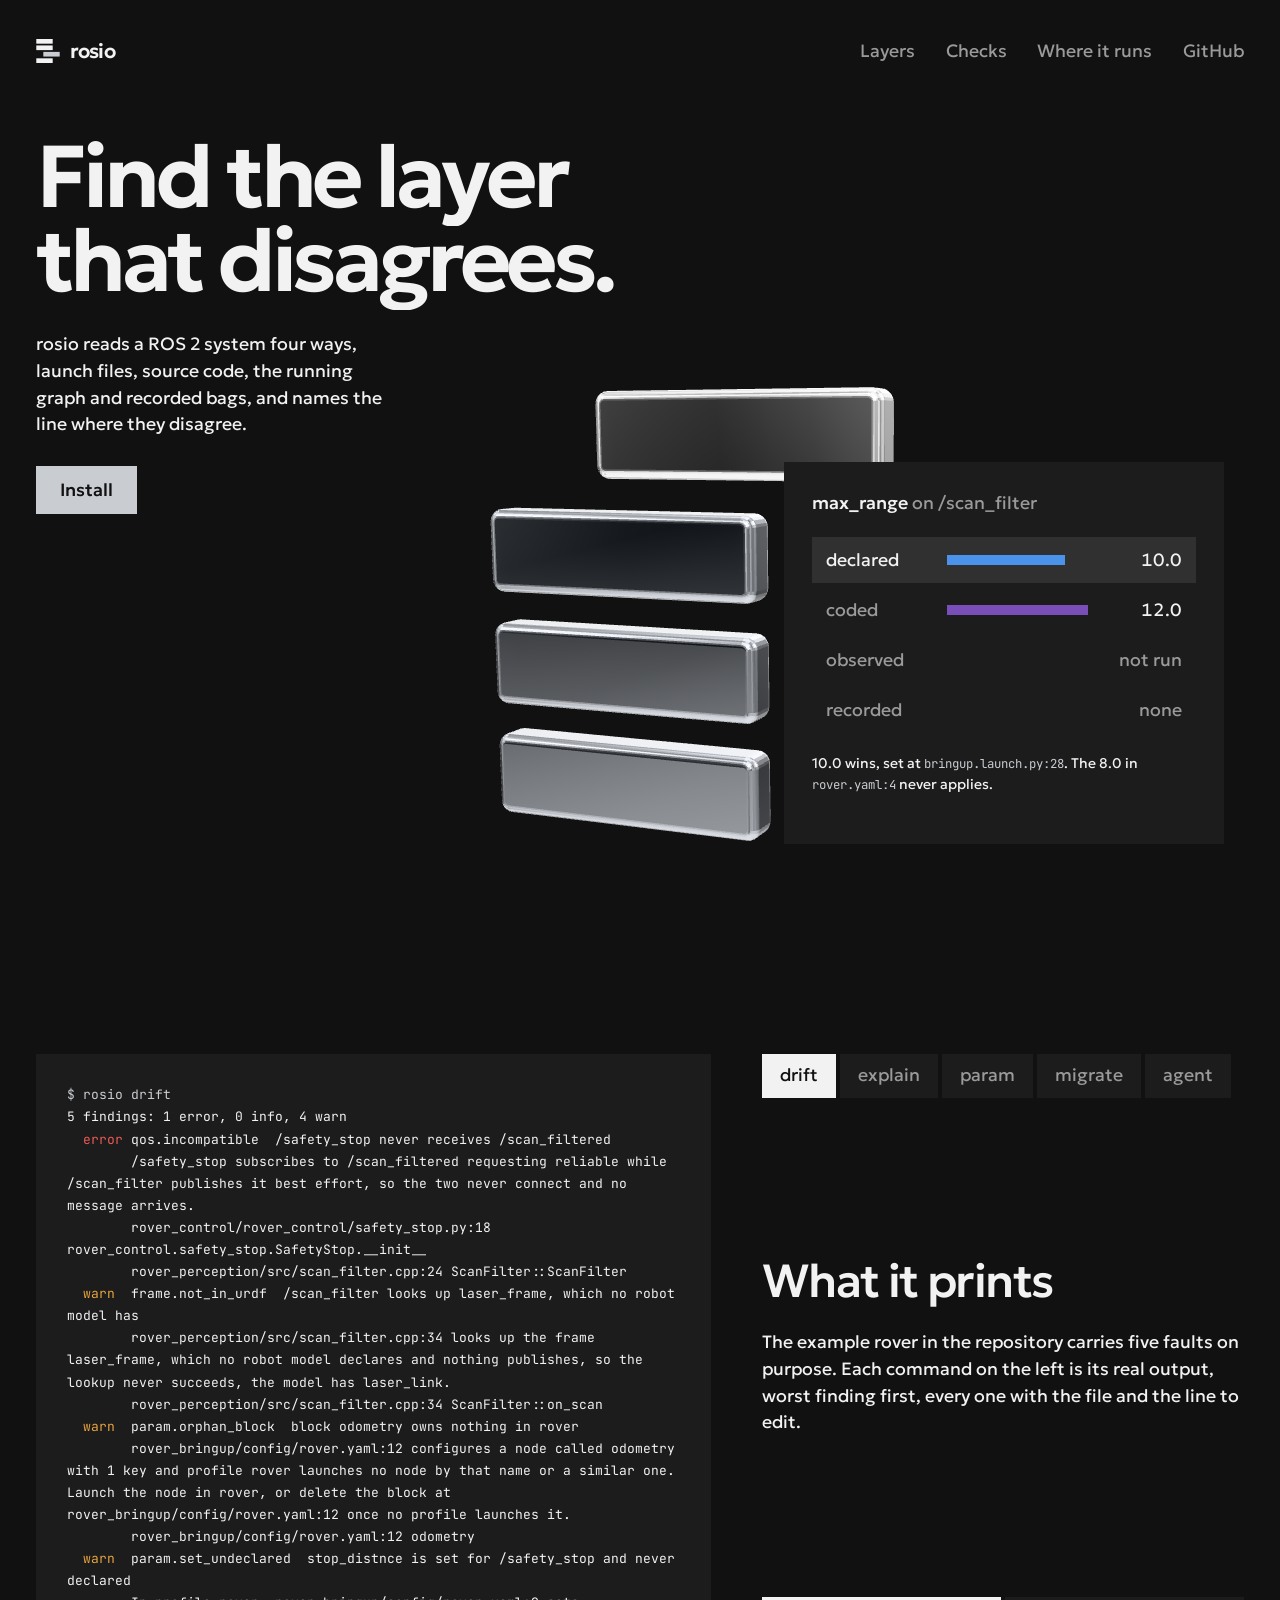
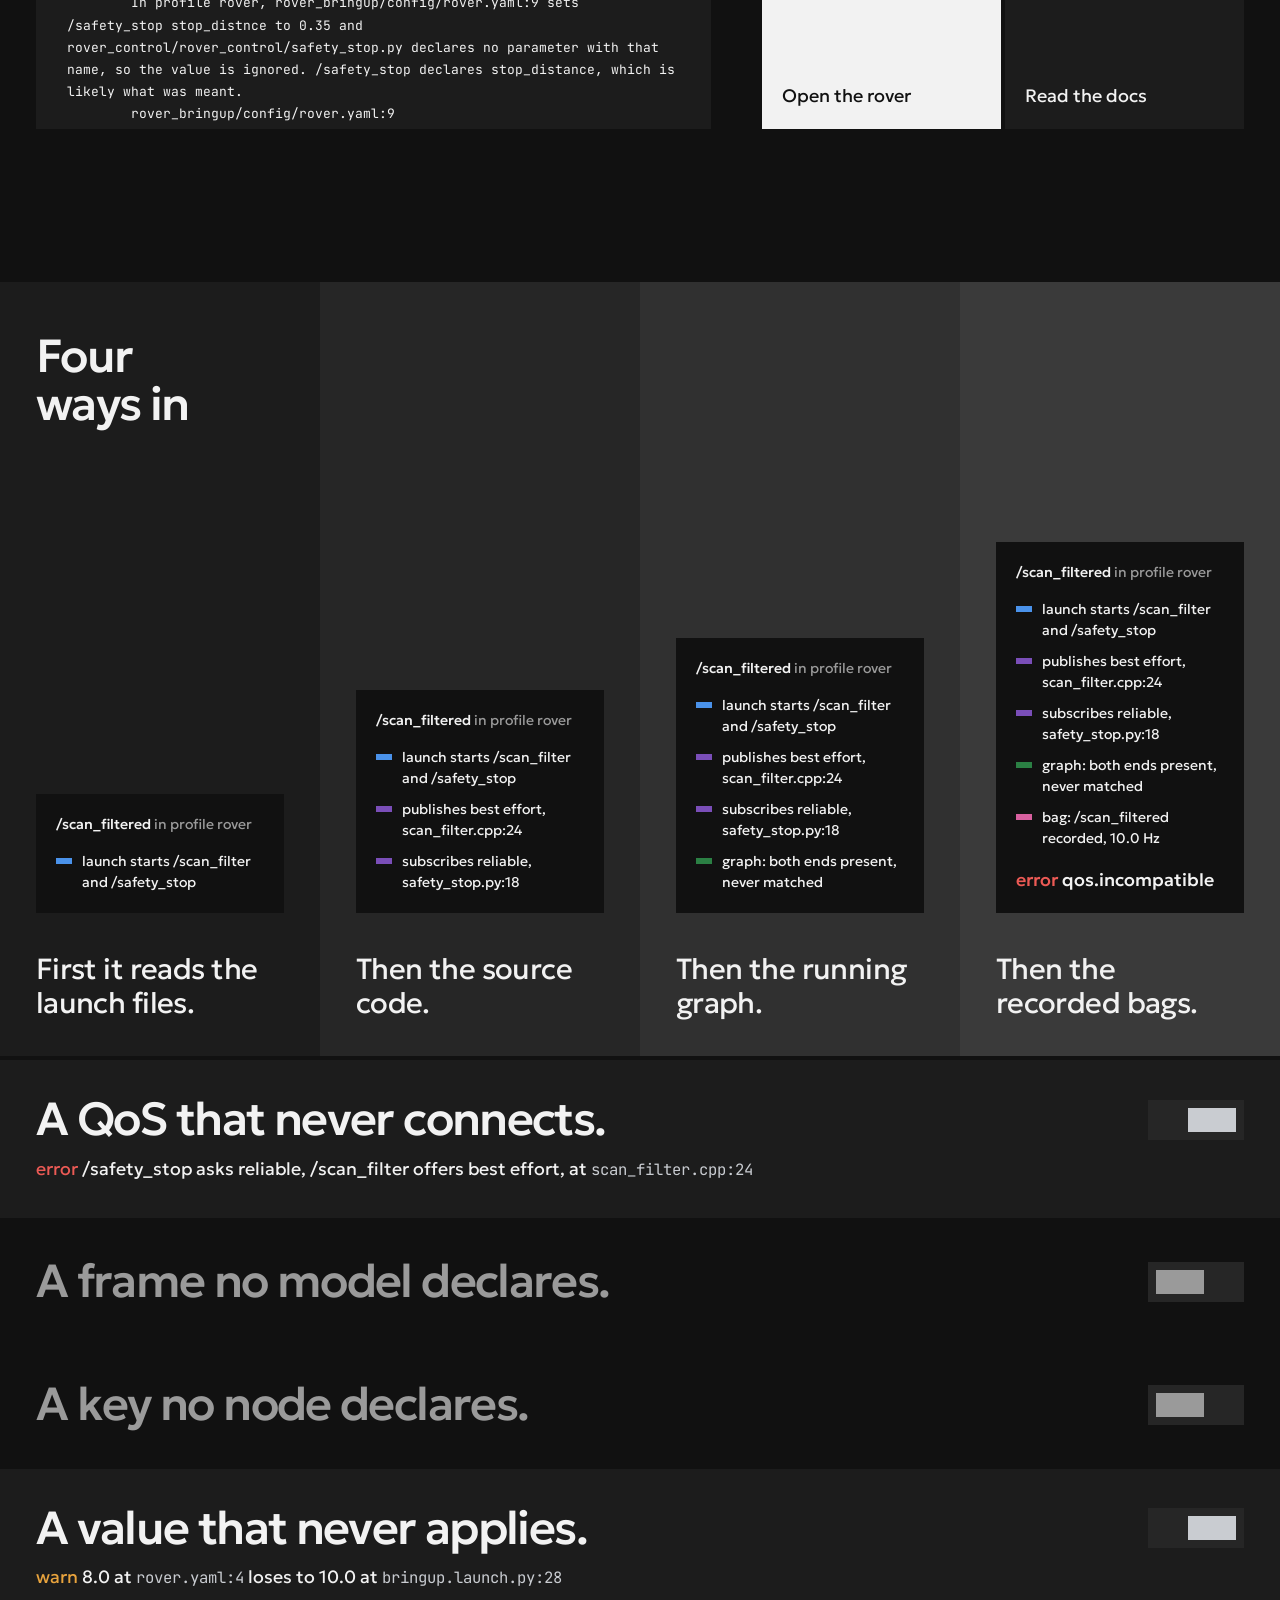
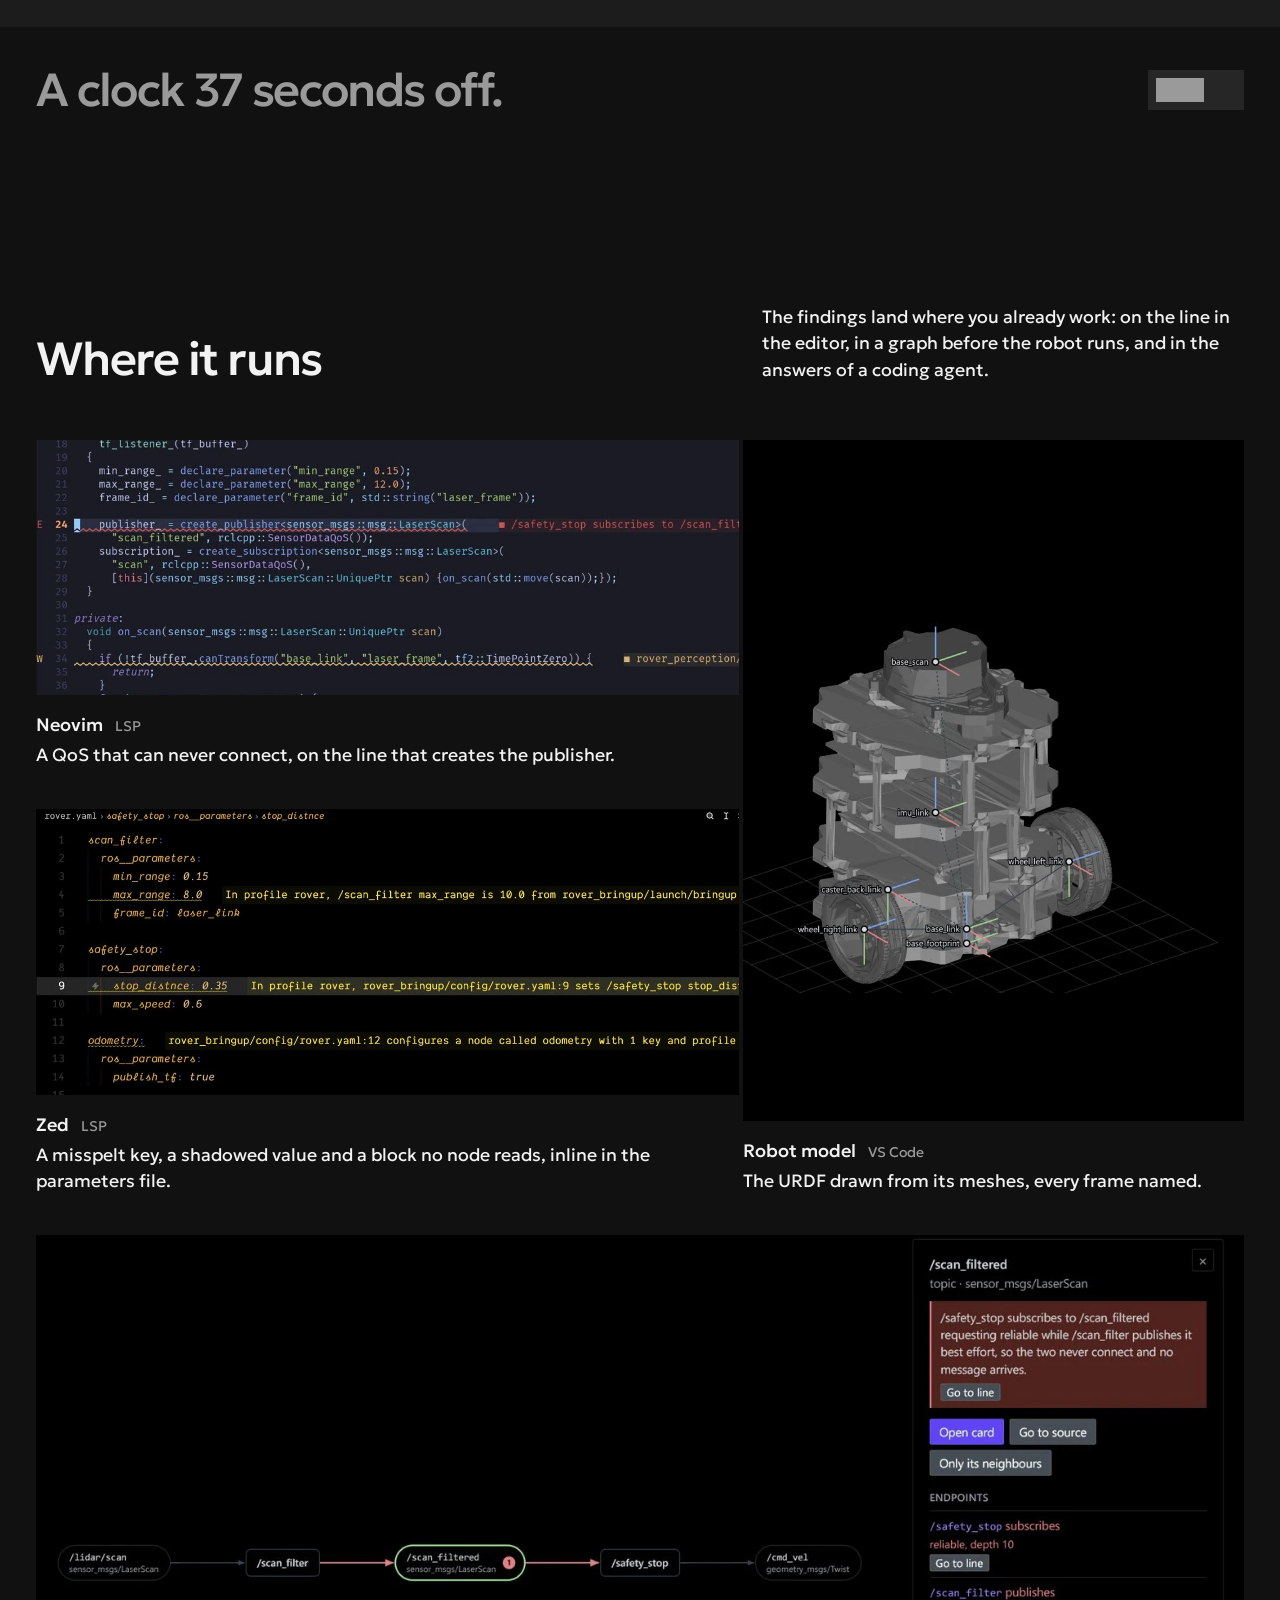
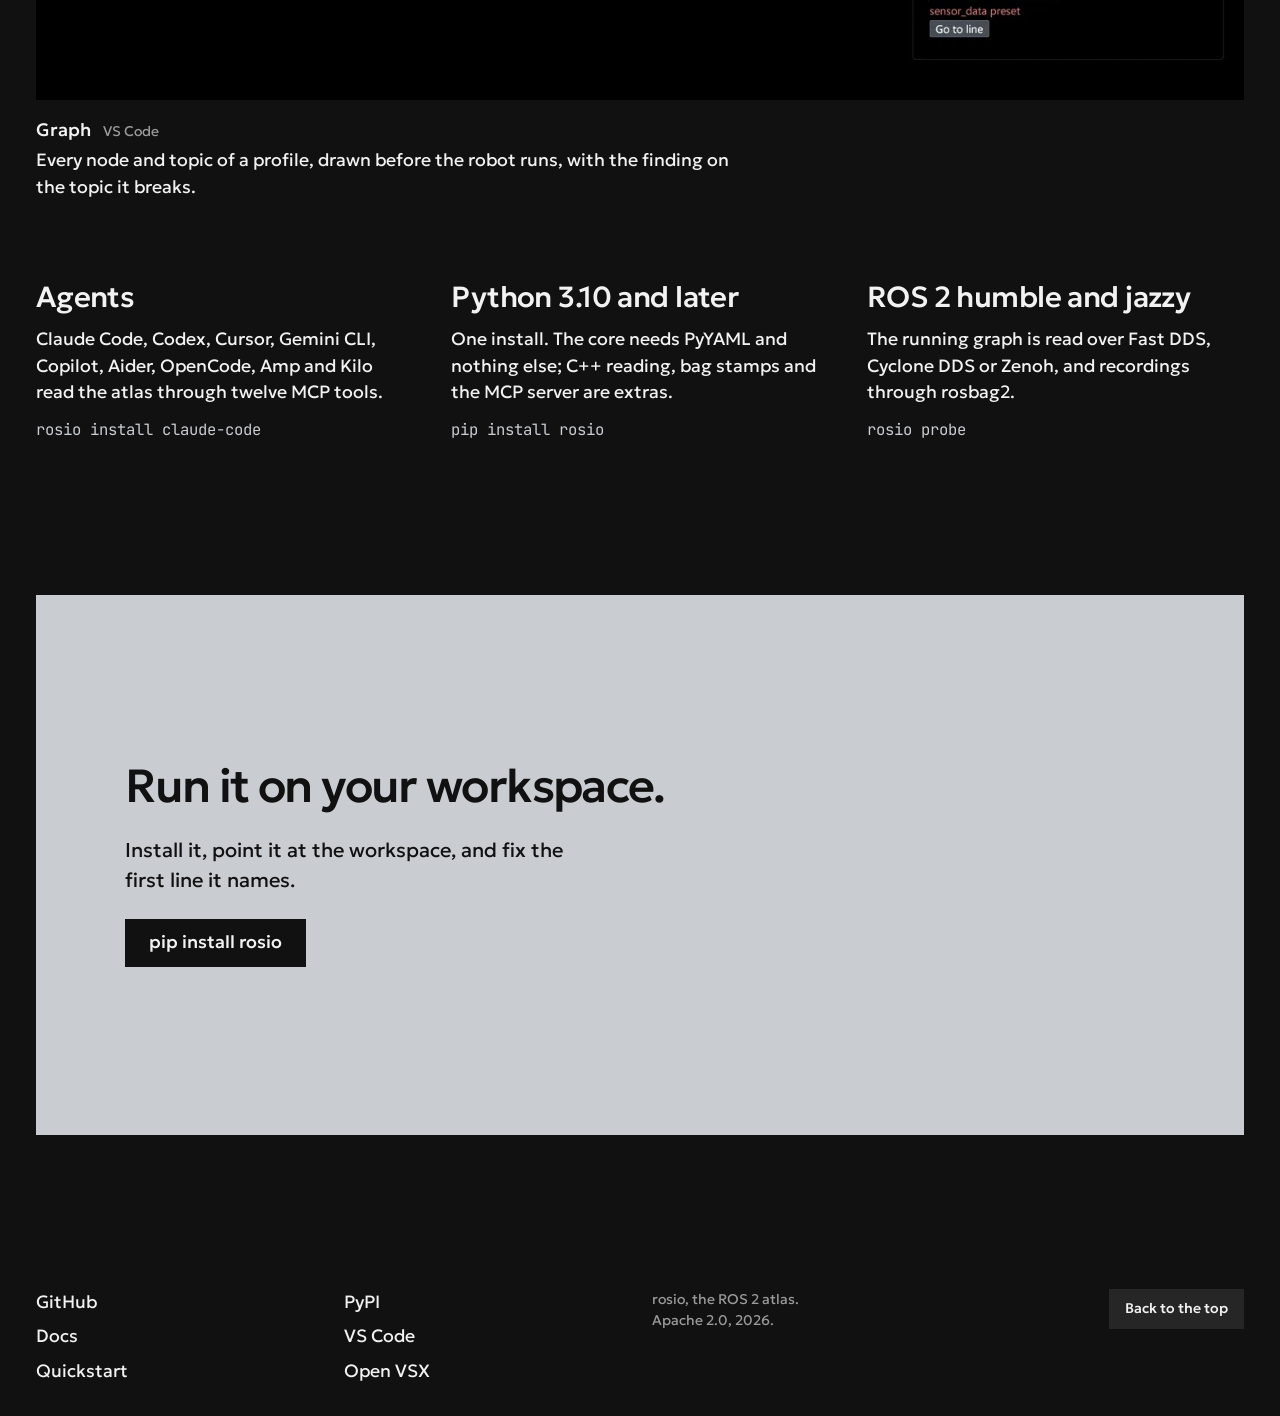
==== commit c86f1157: "chrome redesign: the mark as a solid in the hero, four ways in, five checks, cropped editors" ====
--- a/index.html
+++ b/index.html
@@ -10,38 +10,42 @@
 <link rel="stylesheet" href="site.css">
 </head>
 <body>
-<main>
+<header class="top">
+  <a class="home" href="#top" aria-label="rosio, back to the top">
+    <svg viewBox="2 2 20 20.5" aria-hidden="true"><rect x="2" y="2" width="14" height="4"/><rect x="2" y="7.5" width="14" height="4"/><rect class="slid" x="8" y="13" width="14" height="4"/><rect x="2" y="18.5" width="14" height="4"/></svg>
+    <span>rosio</span>
+  </a>
+  <nav aria-label="Sections">
+    <a href="#layers">Layers</a>
+    <a href="#checks">Checks</a>
+    <a href="#where">Where it runs</a>
+    <a href="https://github.com/sa1ntsinner/rosio">GitHub</a>
+  </nav>
+</header>
+
+<main id="top">
 <section class="hero" aria-labelledby="hero-title">
-  <div class="hero-text">
-    <a class="home" href="#top" id="top" aria-label="rosio">
-      <svg viewBox="2 2 20 20.5" aria-hidden="true"><rect x="2" y="2" width="14" height="4"/><rect x="2" y="7.5" width="14" height="4"/><rect class="slid" x="8" y="13" width="14" height="4"/><rect x="2" y="18.5" width="14" height="4"/></svg>
-      <span>rosio</span>
-    </a>
-    <div class="hero-words">
-      <h1 id="hero-title" class="masked"><span><span>Find the layer</span></span> <span><span>that disagrees.</span></span></h1>
-      <p class="lead">rosio reads a ROS 2 system four ways (launch files, source code, the running graph and recorded bags) and names the line where they disagree.</p>
-      <div class="act">
-        <a class="button" href="#install">Install</a>
-        <a class="link" href="https://github.com/sa1ntsinner/rosio/tree/main/docs">Documentation</a>
-      </div>
-    </div>
-  </div>
-  <div class="hero-tool">
-    <a class="corner" href="https://github.com/sa1ntsinner/rosio">GitHub</a>
+  <div class="hero-words">
+    <h1 id="hero-title" class="masked"><span><span>Find the layer</span></span> <span><span>that disagrees.</span></span></h1>
+    <p class="lead">rosio reads a ROS 2 system four ways, launch files, source code, the running graph and recorded bags, and names the line where they disagree.</p>
+    <a class="button" href="#install">Install</a>
+  </div>
+  <div class="stage">
+    <canvas class="solid" aria-hidden="true"></canvas>
     <div class="reader" data-ui aria-label="One parameter of the example rover, read by each layer">
       <p class="reader-name"><b>max_range</b> on /scan_filter</p>
       <div class="scale" role="radiogroup" aria-label="Layer">
-        <button role="radio" aria-checked="true" data-layer="declared" style="--c: var(--declared); --v: 10; --lost: 8">
-          <span class="layer">declared</span><span class="bar"><i></i></span><span class="value">10.0</span>
-        </button>
-        <button role="radio" aria-checked="false" data-layer="coded" style="--c: var(--coded); --v: 12">
-          <span class="layer">coded</span><span class="bar"><i></i></span><span class="value">12.0</span>
-        </button>
-        <button role="radio" aria-checked="false" data-layer="observed" style="--c: var(--observed); --v: 0">
-          <span class="layer">observed</span><span class="bar"><i></i></span><span class="value">not run</span>
-        </button>
-        <button role="radio" aria-checked="false" data-layer="recorded" style="--c: var(--recorded); --v: 0">
-          <span class="layer">recorded</span><span class="bar"><i></i></span><span class="value">none</span>
+        <button role="radio" aria-checked="true" tabindex="0" data-layer="declared" style="--c: var(--declared); --v: 10">
+          <span class="layer">declared</span><span class="gauge"><i></i></span><span class="value">10.0</span>
+        </button>
+        <button role="radio" aria-checked="false" tabindex="-1" data-layer="coded" style="--c: var(--coded); --v: 12">
+          <span class="layer">coded</span><span class="gauge"><i></i></span><span class="value">12.0</span>
+        </button>
+        <button role="radio" aria-checked="false" tabindex="-1" data-layer="observed" style="--c: var(--observed); --v: 0">
+          <span class="layer">observed</span><span class="gauge"><i></i></span><span class="value">not run</span>
+        </button>
+        <button role="radio" aria-checked="false" tabindex="-1" data-layer="recorded" style="--c: var(--recorded); --v: 0">
+          <span class="layer">recorded</span><span class="gauge"><i></i></span><span class="value">none</span>
         </button>
       </div>
       <p class="readout" aria-live="polite">10.0 wins, set at <code>bringup.launch.py:28</code>. The 8.0 in <code>rover.yaml:4</code> never applies.</p>
@@ -50,13 +54,8 @@
 </section>
 
 <section id="output" class="show" aria-labelledby="output-title">
-  <div class="column">
-    <h2 id="output-title">What it prints</h2>
-    <p>The example rover in the repository carries five faults on purpose. Pick a command.</p>
-  </div>
-  <div class="panel" data-ui>
-    <div class="screen">
-      <pre class="sheet is-on" id="sheet-drift"><span class="prompt">$ rosio drift</span>
+  <figure class="plate" data-ui>
+    <pre class="sheet is-on" id="sheet-drift"><span class="prompt">$ rosio drift</span>
 5 findings: 1 error, 0 info, 4 warn
   <span class="sev-error">error</span> qos.incompatible  /safety_stop never receives /scan_filtered
         /safety_stop subscribes to /scan_filtered requesting reliable while /scan_filter publishes it best effort, so the two never connect and no message arrives.
@@ -76,7 +75,7 @@
         rover_bringup/config/rover.yaml:4 scan_filter.ros__parameters.max_range
         rover_bringup/launch/bringup.launch.py:28 parameters
   explain a finding id for the full evidence</pre>
-      <pre class="sheet" id="sheet-explain"><span class="prompt">$ rosio explain find:qos.incompatible|topic:/scan_filtered|a53e8bc7</span>
+    <pre class="sheet" id="sheet-explain"><span class="prompt">$ rosio explain find:qos.incompatible|topic:/scan_filtered|a53e8bc7</span>
 <span class="sev-error">error</span> qos.incompatible: /safety_stop never receives /scan_filtered
   about /scan_filtered
   in rover the coded layer has /scan_filter offering best effort on /scan_filtered and /safety_stop requesting reliable; a subscription that asks for more than a publisher offers is never matched
@@ -85,13 +84,13 @@
       rover_control/rover_control/safety_stop.py:18 rover_control.safety_stop.SafetyStop.__init__
       rover_perception/src/scan_filter.cpp:24 ScanFilter::ScanFilter
   profiles rover</pre>
-      <pre class="sheet" id="sheet-param"><span class="prompt">$ rosio param /controller_server use_sim_time</span>
+    <pre class="sheet" id="sheet-param"><span class="prompt">$ rosio param /controller_server use_sim_time</span>
 use_sim_time on /controller_server   state effective
   profile nav2_bringup_composed
     effective False (bool)   edit nav2_bringup/launch/navigation_launch.py:253 [install]
     rank 0 wins launch_inline_dict   False (bool)
         nav2_bringup/launch/navigation_launch.py:253 [install] SetParameter</pre>
-      <pre class="sheet" id="sheet-migrate"><span class="prompt">$ rosio migrate plan --from humble --to lyrical</span>
+    <pre class="sheet" id="sheet-migrate"><span class="prompt">$ rosio migrate plan --from humble --to lyrical</span>
 rosio migrate humble -&gt; lyrical: 35 changes in 7 packages, 0 rewritten by apply, 35 by hand
 
 action_tutorials_cpp
@@ -107,7 +106,7 @@
                                      https://github.com/ament/ament_cmake/pull/614
   src/composition/CMakeLists.txt:63  removed in lyrical  ament_target_dependencies() is removed; link each package's exported targets with target_link_libraries; exports for example_interfaces, rclcpp, rclcpp_components are not measured per release; check the package's exported targets and link by hand
                                      https://github.com/ament/ament_cmake/pull/614</pre>
-      <pre class="sheet" id="sheet-agent">rosio atlas, schema 1.32, 1896 entities and 2247 edges
+    <pre class="sheet" id="sheet-agent">rosio atlas, schema 1.32, 1896 entities and 2247 edges
 layers present: declared   capabilities: drift.findings, layer.declared, param.candidates, profile.entrypoints
 profiles (1): nav2_bringup_composed
 entities: file 584, type 530, param 352, pparam 128, plugin 94, pkg 85, frame 48, pinst 24, launchent 18, node 17, and 4 more kinds
@@ -119,79 +118,142 @@
   <span class="sev-warn">warn</span>  param.orphan_block  block map_saver owns nothing in nav2_bringup_composed   nav2_bringup/params/nav2_params.yaml:271 [install]
   <span class="note">info</span>  plugin.inert_by_design  block static_layer is configured and not selected in nav2_bringup_composed   nav2_bringup/params/nav2_params.yaml:226 [install]
 next: param_chain for one parameter value, drift for the findings, explain for one entity, query for plain words</pre>
-    </div>
-    <div class="commands" role="tablist" aria-label="Commands">
-      <button role="tab" aria-selected="true" data-sheet="drift"><b>drift</b><span>worst first</span></button>
-      <button role="tab" aria-selected="false" data-sheet="explain"><b>explain</b><span>one finding</span></button>
-      <button role="tab" aria-selected="false" data-sheet="param"><b>param</b><span>nav2, use_sim_time</span></button>
-      <button role="tab" aria-selected="false" data-sheet="migrate"><b>migrate</b><span>humble to lyrical</span></button>
-      <button role="tab" aria-selected="false" data-sheet="agent"><b>agent</b><span>MCP overview</span></button>
-    </div>
-  </div>
-</section>
-
-<section class="where" aria-labelledby="where-title">
-  <h2 id="where-title">Where it runs</h2>
-  <div class="names">
-    <ul><li class="kind">Editors</li><li>Neovim</li><li>Zed</li><li>VS Code</li><li>Any LSP client</li></ul>
-    <ul><li class="kind">Assistants</li><li>Claude Code</li><li>Codex</li><li>Cursor</li><li>Gemini CLI</li><li>GitHub Copilot</li><li>Aider</li><li>OpenCode</li><li>Amp</li><li>Kilo</li></ul>
-    <ul><li class="kind">Middleware</li><li>Fast DDS</li><li>Cyclone DDS</li><li>Zenoh</li></ul>
-    <ul><li class="kind">ROS 2</li><li>humble</li><li>jazzy</li><li>Python 3.10 and later</li></ul>
-  </div>
-</section>
-
-<section class="cells-wrap" aria-labelledby="cells-title">
-  <h2 id="cells-title">In your editor</h2>
-  <div class="cells">
-    <article class="cell">
-      <div class="cell-text"><h3>Neovim</h3><p>A QoS that can never connect, on the line that creates the publisher.</p></div>
-      <figure class="frag"><img src="assets/neovim.jpg" width="1600" height="947" alt="Neovim with a QoS error on create_publisher in scan_filter.cpp" loading="lazy" style="--dx: -20px; --dy: -330px"></figure>
-    </article>
-    <article class="cell flip">
-      <div class="cell-text"><h3>Zed</h3><p>A misspelt key in a parameters file, with the name the node declares.</p></div>
-      <figure class="frag"><img src="assets/zed.jpg" width="1600" height="1002" alt="Zed with rosio diagnostics inline in rover.yaml" loading="lazy" style="--dx: -20px; --dy: -120px"></figure>
-    </article>
-    <article class="cell">
-      <div class="cell-text"><h3>Graph</h3><p>Every node and topic before the robot runs.</p></div>
-      <figure class="frag"><img src="assets/vscode-graph.jpg" width="1600" height="1002" alt="The rosio graph in VS Code around /scan_filtered" loading="lazy" style="--dx: -380px; --dy: -340px"></figure>
-    </article>
-    <article class="cell flip">
-      <div class="cell-text"><h3>Robot model</h3><p>The URDF drawn from its meshes, every frame named.</p></div>
-      <figure class="frag drift"><img src="assets/vscode-robot.jpg" width="1600" height="1002" alt="TurtleBot3 Burger drawn from its URDF in VS Code" loading="lazy" style="--dx: -560px; --dy: -330px"></figure>
-    </article>
-    <article class="cell">
-      <div class="cell-text"><h3>Clock stamps</h3><p>A TAI offset in a recording, named before it breaks TF.</p></div>
-      <pre class="frag code" data-ui><span class="prompt">$ rosio stamps tai_recording</span>
-<span class="sev-error">ERROR</span> epoch_offset /scan
-/scan offset -36.980 s matches the
-TAI to UTC offset (37 s)</pre>
-    </article>
-    <article class="cell flip">
-      <div class="cell-text"><h3>CI gate</h3><p>One exit code, and every waiver keeps its reason.</p></div>
-      <pre class="frag code" data-ui><span class="prompt">$ rosio drift --fail-on error</span>
-5 findings: 1 error, 0 info, 4 warn
-  <span class="sev-error">error</span> qos.incompatible
-<span class="prompt">$ echo $?</span>
-5</pre>
-    </article>
+  </figure>
+  <div class="show-text">
+    <div class="tabs" role="tablist" aria-label="Commands">
+      <button role="tab" aria-selected="true" aria-controls="sheet-drift" data-sheet="drift">drift</button>
+      <button role="tab" aria-selected="false" aria-controls="sheet-explain" tabindex="-1" data-sheet="explain">explain</button>
+      <button role="tab" aria-selected="false" aria-controls="sheet-param" tabindex="-1" data-sheet="param">param</button>
+      <button role="tab" aria-selected="false" aria-controls="sheet-migrate" tabindex="-1" data-sheet="migrate">migrate</button>
+      <button role="tab" aria-selected="false" aria-controls="sheet-agent" tabindex="-1" data-sheet="agent">agent</button>
+    </div>
+    <div class="show-words">
+      <h2 id="output-title">What it prints</h2>
+      <p>The example rover in the repository carries five faults on purpose. Each command on the left is its real output, worst finding first, every one with the file and the line to edit.</p>
+    </div>
+    <div class="cells">
+      <a class="cell ink" href="https://github.com/sa1ntsinner/rosio/tree/main/examples/rover_ws">Open the rover</a>
+      <a class="cell" href="https://github.com/sa1ntsinner/rosio/tree/main/docs">Read the docs</a>
+    </div>
+  </div>
+</section>
+
+<section id="layers" class="layers" aria-labelledby="layers-title">
+  <div class="field">
+    <h2 id="layers-title">Four ways in</h2>
+    <div class="card" data-ui>
+      <p class="card-head"><b>/scan_filtered</b> in profile rover</p>
+      <p class="row" style="--c: var(--declared)"><span class="chip"></span>launch starts /scan_filter and /safety_stop</p>
+    </div>
+    <p class="clause">First it reads the launch files.</p>
+  </div>
+  <div class="field">
+    <div class="card" data-ui>
+      <p class="card-head"><b>/scan_filtered</b> in profile rover</p>
+      <p class="row" style="--c: var(--declared)"><span class="chip"></span>launch starts /scan_filter and /safety_stop</p>
+      <p class="row" style="--c: var(--coded)"><span class="chip"></span>publishes best effort, scan_filter.cpp:24</p>
+      <p class="row" style="--c: var(--coded)"><span class="chip"></span>subscribes reliable, safety_stop.py:18</p>
+    </div>
+    <p class="clause">Then the source code.</p>
+  </div>
+  <div class="field">
+    <div class="card" data-ui>
+      <p class="card-head"><b>/scan_filtered</b> in profile rover</p>
+      <p class="row" style="--c: var(--declared)"><span class="chip"></span>launch starts /scan_filter and /safety_stop</p>
+      <p class="row" style="--c: var(--coded)"><span class="chip"></span>publishes best effort, scan_filter.cpp:24</p>
+      <p class="row" style="--c: var(--coded)"><span class="chip"></span>subscribes reliable, safety_stop.py:18</p>
+      <p class="row" style="--c: var(--observed)"><span class="chip"></span>graph: both ends present, never matched</p>
+    </div>
+    <p class="clause">Then the running graph.</p>
+  </div>
+  <div class="field">
+    <div class="card" data-ui>
+      <p class="card-head"><b>/scan_filtered</b> in profile rover</p>
+      <p class="row" style="--c: var(--declared)"><span class="chip"></span>launch starts /scan_filter and /safety_stop</p>
+      <p class="row" style="--c: var(--coded)"><span class="chip"></span>publishes best effort, scan_filter.cpp:24</p>
+      <p class="row" style="--c: var(--coded)"><span class="chip"></span>subscribes reliable, safety_stop.py:18</p>
+      <p class="row" style="--c: var(--observed)"><span class="chip"></span>graph: both ends present, never matched</p>
+      <p class="row" style="--c: var(--recorded)"><span class="chip"></span>bag: /scan_filtered recorded, 10.0 Hz</p>
+      <p class="verdict"><span class="sev-error">error</span> qos.incompatible</p>
+    </div>
+    <p class="clause">Then the recorded bags.</p>
+  </div>
+</section>
+
+<section id="checks" class="checks" aria-label="Five checks on the example rover">
+  <div class="band" data-on>
+    <h3>A QoS that never connects.</h3>
+    <button class="switch" data-ui role="switch" aria-checked="true" aria-label="Show the QoS finding"><i></i></button>
+    <p class="said"><span class="sev-error">error</span> /safety_stop asks reliable, /scan_filter offers best effort, at <code>scan_filter.cpp:24</code></p>
+  </div>
+  <div class="band">
+    <h3>A frame no model declares.</h3>
+    <button class="switch" data-ui role="switch" aria-checked="false" aria-label="Show the frame finding"><i></i></button>
+    <p class="said"><span class="sev-warn">warn</span> laser_frame is looked up at <code>scan_filter.cpp:34</code>, the model has laser_link</p>
+  </div>
+  <div class="band">
+    <h3>A key no node declares.</h3>
+    <button class="switch" data-ui role="switch" aria-checked="false" aria-label="Show the parameter key finding"><i></i></button>
+    <p class="said"><span class="sev-warn">warn</span> stop_distnce is set at <code>rover.yaml:9</code>, the node declares stop_distance</p>
+  </div>
+  <div class="band" data-on>
+    <h3>A value that never applies.</h3>
+    <button class="switch" data-ui role="switch" aria-checked="true" aria-label="Show the shadowed value finding"><i></i></button>
+    <p class="said"><span class="sev-warn">warn</span> 8.0 at <code>rover.yaml:4</code> loses to 10.0 at <code>bringup.launch.py:28</code></p>
+  </div>
+  <div class="band">
+    <h3>A clock 37 seconds off.</h3>
+    <button class="switch" data-ui role="switch" aria-checked="false" aria-label="Show the clock finding"><i></i></button>
+    <p class="said"><span class="sev-error">error</span> /scan stamps sit -36.980 s from the receive time, the TAI to UTC offset</p>
+  </div>
+</section>
+
+<section id="where" class="where" aria-labelledby="where-title">
+  <div class="where-head">
+    <h2 id="where-title">Where it runs</h2>
+    <p>The findings land where you already work: on the line in the editor, in a graph before the robot runs, and in the answers of a coding agent.</p>
+  </div>
+  <div class="shots">
+    <figure class="shot nvim">
+      <div class="crop"><img src="assets/where/neovim.webp" width="1100" height="400" alt="Neovim marking create_publisher in scan_filter.cpp with the QoS error"></div>
+      <figcaption><b>Neovim</b><span>LSP</span><p>A QoS that can never connect, on the line that creates the publisher.</p></figcaption>
+    </figure>
+    <figure class="shot robot">
+      <div class="crop"><img src="assets/where/vscode-robot.webp" width="800" height="680" alt="TurtleBot3 Burger drawn from its URDF with every frame named"></div>
+      <figcaption><b>Robot model</b><span>VS Code</span><p>The URDF drawn from its meshes, every frame named.</p></figcaption>
+    </figure>
+    <figure class="shot zed">
+      <div class="crop"><img src="assets/where/zed.webp" width="1300" height="528" alt="Zed showing rosio findings inline in rover.yaml"></div>
+      <figcaption><b>Zed</b><span>LSP</span><p>A misspelt key, a shadowed value and a block no node reads, inline in the parameters file.</p></figcaption>
+    </figure>
+    <figure class="shot graph">
+      <div class="crop"><img src="assets/where/vscode-graph.webp" width="1480" height="570" alt="The rosio graph in VS Code around /scan_filtered with the QoS finding open"></div>
+      <figcaption><b>Graph</b><span>VS Code</span><p>Every node and topic of a profile, drawn before the robot runs, with the finding on the topic it breaks.</p></figcaption>
+    </figure>
+  </div>
+  <div class="needs">
+    <div><h3>Agents</h3><p>Claude Code, Codex, Cursor, Gemini CLI, Copilot, Aider, OpenCode, Amp and Kilo read the atlas through twelve MCP tools.</p><code>rosio install claude-code</code></div>
+    <div><h3>Python 3.10 and later</h3><p>One install. The core needs PyYAML and nothing else; C++ reading, bag stamps and the MCP server are extras.</p><code>pip install rosio</code></div>
+    <div><h3>ROS 2 humble and jazzy</h3><p>The running graph is read over Fast DDS, Cyclone DDS or Zenoh, and recordings through rosbag2.</p><code>rosio probe</code></div>
   </div>
 </section>
 
 <section id="install" class="close" aria-labelledby="install-title">
-  <h2 id="install-title" class="quiet-title">Install</h2>
-  <p>Install it, run it on your workspace, and fix the first line it names.</p>
-  <div class="act">
-    <button class="button copy" type="button" data-copy='pip install "rosio[cpp,stamps,mcp]"'>pip install rosio</button>
-    <a class="link" href="https://github.com/sa1ntsinner/rosio#quickstart">Quickstart</a>
-  </div>
+  <h2 id="install-title">Run it on your workspace.</h2>
+  <p>Install it, point it at the workspace, and fix the first line it names.</p>
+  <button class="button dark copy" type="button" data-copy='pip install "rosio[cpp,stamps,mcp]"'>pip install rosio</button>
 </section>
 </main>
 
 <footer class="foot">
-  <span>rosio, the ROS 2 atlas</span>
-  <nav aria-label="Elsewhere"><a href="https://github.com/sa1ntsinner/rosio">GitHub</a><a href="https://github.com/sa1ntsinner/rosio/tree/main/docs">Docs</a><a href="https://pypi.org/project/rosio/">PyPI</a><a href="https://marketplace.visualstudio.com/items?itemName=sa1ntsinner.rosio">VS Code</a></nav>
-  <span class="end">2026 · Apache 2.0</span>
+  <div class="links">
+    <nav aria-label="Project"><a href="https://github.com/sa1ntsinner/rosio">GitHub</a><a href="https://github.com/sa1ntsinner/rosio/tree/main/docs">Docs</a><a href="https://github.com/sa1ntsinner/rosio#quickstart">Quickstart</a></nav>
+    <nav aria-label="Packages"><a href="https://pypi.org/project/rosio/">PyPI</a><a href="https://marketplace.visualstudio.com/items?itemName=sa1ntsinner.rosio">VS Code</a><a href="https://open-vsx.org/extension/sa1ntsinner/rosio">Open VSX</a></nav>
+    <p>rosio, the ROS 2 atlas.<br>Apache 2.0, 2026.</p>
+    <a class="button small" href="#top">Back to the top</a>
+  </div>
 </footer>
 <script src="site.js" defer></script>
+<script type="module" src="mark.js"></script>
 </body>
 </html>
--- a/site.css
+++ b/site.css
@@ -6,9 +6,11 @@
   --bg: #111111;
   --raised: #1c1c1c;
   --raised-2: #262626;
+  --raised-3: #303030;
   --ink: #f2f2f2;
   --soft: #9a9a9a;
-  --accent: #b39780;
+  --accent: #c9ccd1;
+  --accent-hi: #e4e6e9;
   --declared: #4a92ea;
   --coded: #7a4eb8;
   --observed: #2b8044;
@@ -18,11 +20,11 @@
 
   --face: "Geologica", system-ui, sans-serif;
   --code: "JetBrains Mono", ui-monospace, monospace; /* taste-skill-ignore: code only */
-  --margin: clamp(20px, 2.8vw, 40px);
-  --column: calc(var(--margin) + clamp(0px, 18vw - 60px, 280px));
+  --margin: clamp(16px, 2.8vw, 40px);
   --gap: clamp(112px, 12vw, 168px);
-  --display: clamp(2.75rem, 1rem + 5.2vw, 6rem);
-  --head: clamp(1.75rem, 1.4rem + 1vw, 2.25rem);
+  --display: clamp(3.25rem, 1rem + 5.6vw, 6.25rem);
+  --head: clamp(2rem, 1.3rem + 2vw, 3.25rem);
+  --third: clamp(1.375rem, 1.1rem + .9vw, 1.875rem);
   --body: clamp(1rem, .95rem + .2vw, 1.125rem);
   --small: .875rem;
   --ease: cubic-bezier(.16, 1, .3, 1);
@@ -35,120 +37,163 @@
 img { display: block; max-width: 100%; height: auto; }
 a { color: inherit; }
 h1, h2, h3, p { margin: 0; }
-h1, h2, h3 { font-weight: 500; }
-h2 { font-size: var(--head); line-height: 1.1; letter-spacing: -0.02em; }
-h3 { font-size: var(--body); line-height: 1.3; }
+h1, h2, h3 { font-weight: 500; text-wrap: balance; }
+h2 { font-size: var(--head); line-height: 1.02; letter-spacing: -0.035em; }
+h3 { font-size: var(--third); line-height: 1.15; letter-spacing: -0.02em; }
 code, pre { font-family: var(--code); }
 code { font-size: .88em; }
 button { font: inherit; color: inherit; }
 :focus-visible { outline: 2px solid var(--accent); outline-offset: 3px; }
+.sev-error { color: var(--error); }
+.sev-warn { color: var(--warn); }
+.prompt { color: var(--accent); }
+.note { color: var(--soft); }
 
 .button {
-  display: inline-flex; align-items: center; height: 44px; padding: 0 20px;
+  display: inline-flex; align-items: center; justify-self: start; height: 48px; padding: 0 24px;
   background: var(--accent); color: var(--bg); border: 0; cursor: pointer;
   font-weight: 500; text-decoration: none;
   transition: transform .2s var(--ease), background-color .2s;
 }
-.button:hover { background: #c4ab96; }
+.button:hover { background: var(--accent-hi); }
 .button:active { transform: translateY(1px); }
-.link { color: var(--ink); text-underline-offset: 5px; text-decoration-color: var(--soft); transition: text-decoration-color .2s; }
-.link:hover { text-decoration-color: var(--ink); }
-.act { display: flex; align-items: center; gap: 28px; flex-wrap: wrap; }
-
-/* the hero: two tones, the words bottom left, the instrument on the right */
-.hero { display: grid; grid-template-columns: 1fr 1fr; min-height: 100svh; }
-.hero-text { display: flex; flex-direction: column; justify-content: space-between; padding: var(--margin); }
+.button.dark { background: var(--bg); color: var(--ink); }
+.button.dark:hover { background: var(--raised); }
+.button.small { height: 40px; padding: 0 16px; background: var(--raised-2); color: var(--ink); }
+.button.small:hover { background: var(--raised-3); }
+
+/* the top bar sits on the hero, nothing behind it */
+.top { position: absolute; inset: 0 0 auto; z-index: 2; display: flex; justify-content: space-between; align-items: center; padding: var(--margin); }
 .home { display: inline-flex; align-items: center; gap: 10px; text-decoration: none; font-weight: 600; font-size: 1.25rem; letter-spacing: -0.04em; }
 .home svg { width: 24px; height: 24px; fill: var(--ink); }
 .home .slid { fill: var(--accent); }
-.hero-words { display: grid; gap: 28px; padding-bottom: 8px; }
-h1 { font-size: var(--display); line-height: .98; letter-spacing: -0.045em; font-weight: 600; }
+.top nav { display: flex; gap: clamp(16px, 2.4vw, 36px); }
+.top nav a { text-decoration: none; color: var(--soft); transition: color .2s; }
+.top nav a:hover { color: var(--ink); }
+
+/* hero: words upper left, the chrome mark and the reader below right */
+.hero { position: relative; min-height: max(100svh, 760px); }
+.hero-words { position: relative; z-index: 1; display: grid; gap: 28px; padding: clamp(120px, 15svh, 168px) var(--margin) 0; max-width: 980px; }
+h1 { font-size: var(--display); line-height: .96; letter-spacing: -0.05em; font-weight: 600; }
 h1 > span { display: block; overflow: hidden; padding-bottom: .08em; margin-bottom: -.08em; }
 h1 > span > span { display: block; }
-.lead { max-width: 44ch; }
-.hero-tool { position: relative; background: var(--raised); display: grid; place-items: center; padding: 96px var(--margin); }
-.corner { position: absolute; top: var(--margin); right: var(--margin); font-size: var(--small); text-underline-offset: 5px; }
-
-.reader { width: min(100%, 460px); display: grid; gap: 28px; }
+.lead { max-width: 30ch; }
+.stage {
+  position: absolute; left: calc(100% / 3); top: 36%; right: 0; bottom: 0;
+}
+.solid { position: absolute; inset: 0; width: 100%; height: 100%; opacity: 0; transition: opacity 1.4s var(--ease); }
+.stage.live .solid { opacity: 1; }
+.reader {
+  position: absolute; right: 56px; bottom: 56px; width: min(440px, calc(100% - 112px));
+  display: grid; gap: 20px; padding: 28px; background: var(--raised);
+}
 .reader-name { color: var(--soft); }
 .reader-name b { color: var(--ink); font-weight: 500; }
-.scale { display: grid; gap: 6px; }
+.scale { display: grid; gap: 4px; }
 .scale button {
-  display: grid; grid-template-columns: 6.5em 1fr 4.5em; align-items: center; gap: 16px;
-  height: 52px; padding: 0 16px; background: transparent; border: 0; cursor: pointer; text-align: left;
+  display: grid; grid-template-columns: 6em 1fr 4.5em; align-items: center; gap: 14px;
+  height: 46px; padding: 0 14px; background: transparent; border: 0; cursor: pointer; text-align: left;
   transition: background-color .2s;
 }
 .scale button:hover { background: var(--raised-2); }
-.scale button[aria-checked="true"] { background: var(--bg); }
+.scale button[aria-checked="true"] { background: var(--raised-3); }
 .layer { color: var(--soft); }
 .scale button[aria-checked="true"] .layer { color: var(--ink); }
-.bar { position: relative; height: 12px; }
-.bar i { position: absolute; inset: 0 auto 0 0; width: calc(var(--v) / 12 * 100%); background: var(--c); transform-origin: left; transition: transform .6s var(--ease); }
-.bar::before { content: ""; position: absolute; inset: 0 auto 0 0; width: calc(var(--lost, 0) / 12 * 100%); background: var(--c); opacity: .35; }
+.gauge { position: relative; height: 10px; }
+.gauge i { position: absolute; inset: 0 auto 0 0; width: calc(var(--v) / 12 * 100%); background: var(--c); }
 .value { text-align: right; font-variant-numeric: tabular-nums; }
 .scale button[style*="--v: 0"] .value { color: var(--soft); }
-.readout { min-height: 3em; font-size: var(--small); color: var(--ink); }
+.readout { min-height: 4.5em; font-size: var(--small); }
 .readout code { color: var(--accent); }
 
-/* the panel of command output */
-.show { padding: var(--gap) var(--margin) 0 var(--column); }
-.column { max-width: 560px; display: grid; gap: 16px; }
-.panel { display: grid; grid-template-columns: 62fr 38fr; margin-top: 56px; background: var(--raised); }
-.screen { min-width: 0; height: clamp(420px, 44vw, 600px); overflow: auto; padding: 28px; }
-.sheet { display: none; margin: 0; font-size: .8125rem; line-height: 1.65; white-space: pre-wrap; overflow-wrap: anywhere; }
+/* a square plate of real output, the words beside it */
+.show { display: grid; grid-template-columns: minmax(0, 7fr) minmax(0, 5fr); gap: clamp(32px, 4vw, 64px); padding: var(--gap) var(--margin) 0; }
+.plate { margin: 0; aspect-ratio: 1; min-height: 0; overflow: auto; padding: clamp(20px, 2.4vw, 36px); background: var(--raised); }
+.sheet { display: none; margin: 0; font-size: .8125rem; line-height: 1.7; white-space: pre-wrap; overflow-wrap: anywhere; }
 .sheet.is-on { display: block; animation: rise .45s var(--ease); }
-.commands { display: grid; align-content: start; gap: 4px; padding: 20px; background: var(--raised-2); }
-.commands button {
-  display: flex; justify-content: space-between; align-items: center; gap: 12px;
-  height: 52px; padding: 0 16px; border: 0; background: transparent; cursor: pointer; text-align: left;
-  transition: background-color .2s;
-}
-.commands button:hover { background: var(--raised); }
-.commands button[aria-selected="true"] { background: var(--bg); }
-.commands b { font-weight: 500; }
-.commands span { color: var(--soft); font-size: var(--small); }
-.prompt { color: var(--accent); }
-.sev-error { color: var(--error); }
-.sev-warn { color: var(--warn); }
-.note { color: var(--soft); }
-
-/* names in columns */
-.where { display: grid; grid-template-columns: minmax(0, 3fr) minmax(0, 8fr); gap: 32px; padding: var(--gap) var(--margin) 0 var(--column); }
-.names { display: grid; grid-template-columns: repeat(4, minmax(0, 1fr)); gap: 32px; align-items: start; }
-.names ul { list-style: none; margin: 0; padding: 0; font-size: 1.25rem; line-height: 1.5; }
-.kind { color: var(--soft); }
-
-/* six cells, the fragments in a checkerboard */
-.cells-wrap { padding: var(--gap) var(--margin) 0 var(--column); }
-.cells { display: grid; grid-template-columns: repeat(3, minmax(0, 1fr)); gap: 8px; margin-top: 56px; }
-.cell { display: grid; grid-template-rows: auto 1fr; height: 460px; background: var(--raised); overflow: hidden; }
-.cell-text { padding: 24px; display: grid; gap: 8px; align-content: start; }
-.cell-text p { color: var(--soft); font-size: var(--small); max-width: 34ch; }
-.cell.flip { grid-template-rows: 1fr auto; }
-.cell.flip .cell-text { order: 2; }
-.frag { margin: 0; min-height: 0; overflow: hidden; position: relative; }
-.frag img { position: absolute; left: 0; top: 0; width: 1440px; max-width: none; transform: translate(var(--dx), var(--dy)); }
-.frag.drift img { animation: drift 20s ease-in-out infinite alternate; }
-.frag.code { padding: 24px; margin: 0 0 0 24px; background: var(--bg); font-size: .875rem; line-height: 1.7; white-space: pre; overflow: hidden; align-self: end; height: 78%; }
-.cell.flip .frag.code { margin: 0 24px 0 0; align-self: start; }
-
-/* the close */
-.close { padding: 30svh var(--margin) 20svh var(--column); display: grid; gap: 24px; max-width: calc(var(--column) + 34ch + 2em); }
+.show-text { display: grid; grid-template-rows: auto 1fr auto; gap: 48px; }
+.tabs { display: flex; flex-wrap: wrap; gap: 4px; }
+.tabs button { height: 44px; padding: 0 18px; border: 0; background: var(--raised); color: var(--soft); cursor: pointer; transition: background-color .2s, color .2s; }
+.tabs button:hover { color: var(--ink); }
+.tabs button[aria-selected="true"] { background: var(--ink); color: var(--bg); }
+.show-words { display: grid; gap: 24px; align-content: center; }
+.show-words p { max-width: 40ch; }
+.cells { display: grid; grid-template-columns: 1fr 1fr; gap: 4px; }
+.cell { display: flex; align-items: end; height: 132px; padding: 20px; background: var(--raised); text-decoration: none; font-size: 1.125rem; transition: background-color .2s; }
+.cell:hover { background: var(--raised-2); }
+.cell.ink { background: var(--ink); color: var(--bg); }
+.cell.ink:hover { background: #ffffff; }
+
+/* four fields, one card grows a row per layer */
+.layers { display: grid; grid-template-columns: repeat(4, minmax(0, 1fr)); margin-top: var(--gap); }
+.field { position: relative; display: grid; grid-template-rows: 1fr auto; gap: 40px; min-height: min(86svh, 780px); padding: var(--margin); padding-top: clamp(32px, 4vw, 56px); }
+.field:nth-child(1) { background: var(--raised); }
+.field:nth-child(2) { background: var(--raised-2); }
+.field:nth-child(3) { background: var(--raised-3); }
+.field:nth-child(4) { background: #3a3a3a; }
+.field h2 { position: absolute; top: clamp(32px, 4vw, 56px); left: var(--margin); right: var(--margin); }
+.card { align-self: end; display: grid; gap: 10px; padding: 20px; background: var(--bg); font-size: var(--small); }
+.card-head { color: var(--soft); margin-bottom: 6px; }
+.card-head b { color: var(--ink); font-weight: 500; }
+.row { display: grid; grid-template-columns: 16px 1fr; gap: 10px; align-items: baseline; }
+.row .chip { width: 16px; height: 6px; background: var(--c); transform: translateY(-2px); }
+.verdict { margin-top: 8px; font-size: var(--body); font-weight: 500; }
+.clause { font-size: var(--third); line-height: 1.15; letter-spacing: -0.02em; }
+
+/* five bands, each a sentence with a switch that says what rosio printed */
+.checks { margin-top: 4px; display: grid; gap: 4px; }
+.band { display: grid; grid-template-columns: minmax(0, 1fr) auto; align-items: center; gap: 12px 32px; padding: 36px var(--margin); background: var(--bg); transition: background-color .4s var(--ease); }
+.band h3 { font-size: var(--head); line-height: 1.02; letter-spacing: -0.035em; color: var(--soft); transition: color .4s var(--ease); }
+.band[data-on] { background: var(--raised); }
+.band[data-on] h3 { color: var(--ink); }
+.switch { position: relative; width: 96px; height: 40px; padding: 0; border: 0; background: var(--raised-2); cursor: pointer; }
+.switch i { position: absolute; top: 8px; left: 8px; width: 48px; height: 24px; background: var(--soft); transition: transform .45s var(--ease), background-color .3s; }
+.switch[aria-checked="true"] i { transform: translateX(32px); background: var(--accent); }
+.said { grid-column: 1 / -1; display: none; max-width: 72ch; }
+.band[data-on] .said { display: block; animation: rise .45s var(--ease); }
+.said code { color: var(--accent); }
+
+/* where it runs: four crops of the real editors, then what it needs */
+.where { padding: var(--gap) var(--margin) 0; display: grid; gap: 56px; }
+.where-head { display: grid; grid-template-columns: minmax(0, 7fr) minmax(0, 5fr); gap: clamp(32px, 4vw, 64px); align-items: end; }
+.where-head p { max-width: 42ch; }
+.shots { display: grid; grid-template-columns: repeat(12, minmax(0, 1fr)); gap: 40px 4px; }
+.shot { margin: 0; display: grid; grid-template-rows: 1fr auto; gap: 16px; min-width: 0; }
+.crop { overflow: hidden; background: #000; }
+.crop img { width: 100%; height: 100%; object-fit: cover; transition: scale .8s var(--ease); }
+.shot:hover .crop img { scale: 1.03; }
+.nvim { grid-column: 1 / 8; grid-row: 1; }
+.zed { grid-column: 1 / 8; grid-row: 2; }
+.robot { grid-column: 8 / 13; grid-row: 1 / 3; }
+.robot .crop img { object-fit: contain; }
+.graph { grid-column: 1 / 13; grid-row: 3; }
+figcaption { display: grid; grid-template-columns: auto 1fr; column-gap: 12px; row-gap: 4px; align-items: baseline; }
+figcaption b { font-weight: 500; font-size: 1.125rem; }
+figcaption span { color: var(--soft); font-size: var(--small); }
+figcaption p { grid-column: 1 / -1; max-width: 60ch; color: var(--ink); }
+.needs { display: grid; grid-template-columns: repeat(3, minmax(0, 1fr)); gap: clamp(24px, 3vw, 48px); padding-top: 24px; }
+.needs div { display: grid; grid-template-rows: auto 1fr auto; gap: 12px; }
+.needs code { color: var(--accent); }
+
+/* the close: one chrome field */
+.close { display: grid; align-content: center; justify-items: start; gap: 24px; margin: var(--gap) var(--margin) 0; padding: clamp(40px, 7vw, 120px); min-height: 60svh; background: var(--accent); color: var(--bg); }
 .close p { font-size: 1.25rem; max-width: 34ch; }
-.quiet-title { font-size: var(--body); color: var(--soft); }
-.copy.done { background: var(--ink); }
-.foot { display: grid; grid-template-columns: 1fr auto 1fr; gap: 24px; padding: 0 var(--margin) 30px; font-size: var(--small); color: var(--soft); }
-.foot nav { display: flex; gap: 24px; }
-.foot nav a { color: var(--ink); text-underline-offset: 4px; }
-.foot .end { justify-self: end; }
+.copy.done { background: var(--ink); color: var(--bg); }
+
+/* the footer */
+.foot { padding: var(--gap) var(--margin) 32px; }
+.links { display: grid; grid-template-columns: repeat(4, minmax(0, 1fr)); gap: 24px; align-items: start; color: var(--soft); font-size: var(--small); }
+.links nav { display: grid; gap: 8px; }
+.links nav a { color: var(--ink); text-decoration: none; font-size: var(--body); }
+.links nav a:hover { color: var(--accent); }
+.links .button { justify-self: end; }
 
 /* motion */
 @keyframes rise { from { opacity: 0; transform: translateY(12px); } }
-@keyframes drift { to { transform: translate(calc(var(--dx) - 40px), calc(var(--dy) - 16px)); } }
 .masked > span > span { animation: line .9s var(--ease) both; }
 .masked > span:nth-child(2) > span { animation-delay: .11s; }
 @keyframes line { from { transform: translateY(105%); } }
-.lead, .hero-words .act { animation: rise .7s var(--ease) .45s both; }
+.lead, .hero-words .button { animation: rise .7s var(--ease) .4s both; }
 .reveal { opacity: 0; transform: translateY(24px); transition: opacity .7s var(--ease), transform .7s var(--ease); }
 .reveal.in { opacity: 1; transform: none; }
 @media (prefers-reduced-motion: reduce) {
@@ -157,27 +202,36 @@
   .reveal { opacity: 1; transform: none; }
 }
 
-@media (max-width: 900px) {
-  :root { --column: var(--margin); }
-  .hero { grid-template-columns: 1fr; }
-  .hero-tool { order: -1; min-height: 58svh; padding-top: 72px; }
-  .hero-text { gap: 48px; padding-top: 32px; padding-bottom: 56px; }
-  .hero { position: relative; }
-  .hero-text .home { position: absolute; top: var(--margin); left: var(--margin); z-index: 1; }
-  .panel { grid-template-columns: 1fr; }
-  .screen { height: auto; max-height: 70svh; }
-  .commands { display: flex; flex-wrap: wrap; gap: 4px; padding: 12px; }
-  .commands button { height: 44px; }
-  .commands span { display: none; }
-  .where { grid-template-columns: 1fr; }
-  .names { grid-template-columns: 1fr 1fr; gap: 32px 20px; }
-  .names ul { font-size: 1.0625rem; }
-  .cells { grid-template-columns: 1fr; gap: 6px; }
-  .cell, .cell.flip { grid-template-rows: auto 300px; height: auto; }
-  .cell.flip .cell-text { order: 0; }
-  .frag.code, .cell.flip .frag.code { height: auto; margin: 0 24px 24px; align-self: start; }
-  .cell:has(.frag.code) { grid-template-rows: auto auto; }
-  .close { padding-top: 20svh; padding-bottom: 14svh; }
-  .foot { grid-template-columns: 1fr; gap: 8px; }
-  .foot .end { justify-self: start; }
-}
+@media (max-width: 1100px) {
+  .hero { min-height: 0; display: grid; }
+  .hero-words { padding-bottom: 48px; }
+  .stage { position: relative; left: auto; top: auto; min-height: 600px; }
+  .field { min-height: 0; }
+  .field h2 { position: static; }
+  .field:first-child { grid-template-rows: auto auto auto; }
+  .reader { right: var(--margin); bottom: var(--margin); }
+  .hero-words { max-width: none; }
+  .show, .where-head { grid-template-columns: 1fr; }
+  .plate { aspect-ratio: auto; max-height: 72svh; order: 2; }
+  .show-text { gap: 32px; }
+  .layers { grid-template-columns: 1fr 1fr; }
+  .nvim, .zed, .robot, .graph { grid-column: 1 / -1; grid-row: auto; }
+  .robot .crop { aspect-ratio: 1; }
+  .needs { grid-template-columns: 1fr; }
+}
+@media (max-width: 700px) {
+  .top nav a:not(:last-child) { display: none; }
+  .hero-words { padding-top: 104px; padding-bottom: 40px; }
+  .stage { min-height: 640px; }
+  .reader { left: var(--margin); right: var(--margin); width: auto; padding: 20px; }
+  .scale button { grid-template-columns: 5.5em 1fr 4em; gap: 10px; padding: 0 10px; }
+  .layers { grid-template-columns: 1fr; }
+  .field { padding-bottom: 32px; }
+  .band { padding: 28px var(--margin); }
+  .switch { width: 72px; height: 36px; }
+  .switch i { width: 32px; height: 20px; }
+  .switch[aria-checked="true"] i { transform: translateX(24px); }
+  .close { min-height: 0; }
+  .links { grid-template-columns: 1fr 1fr; }
+  .links .button { justify-self: start; }
+}
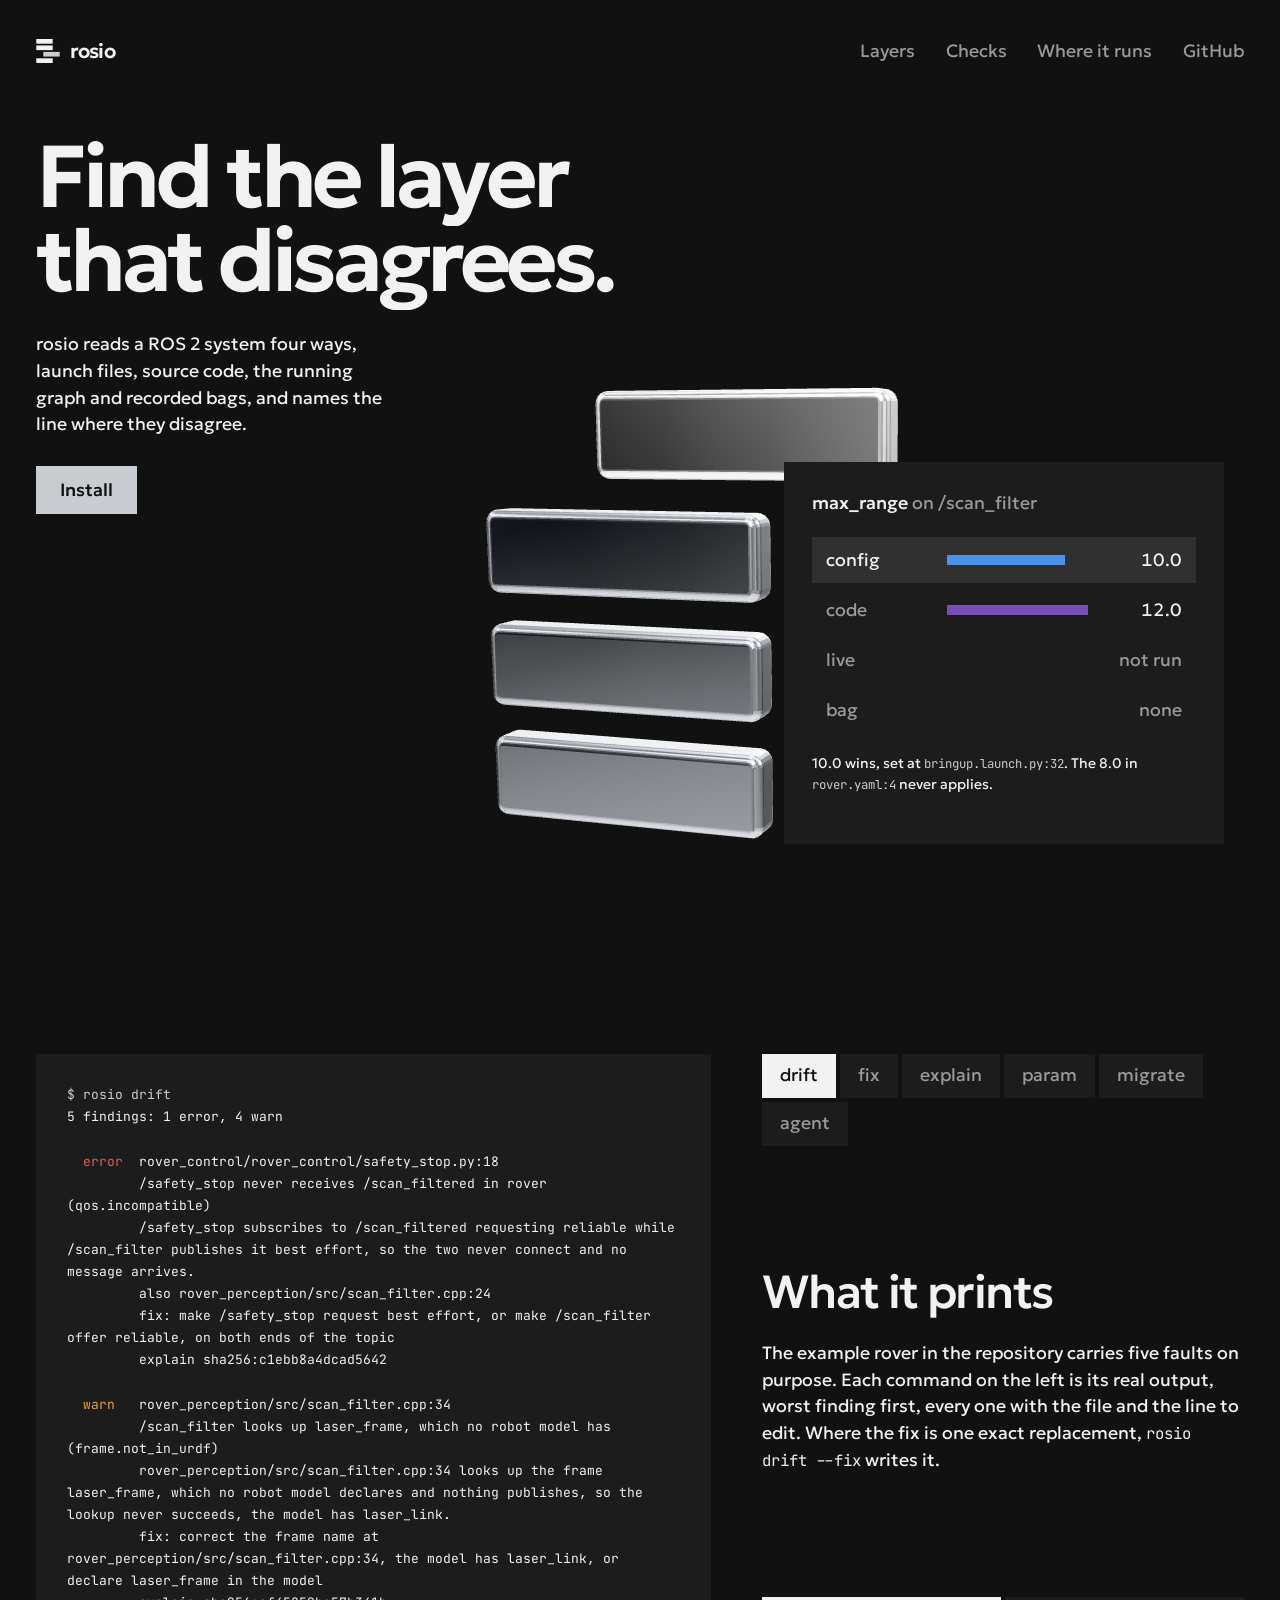
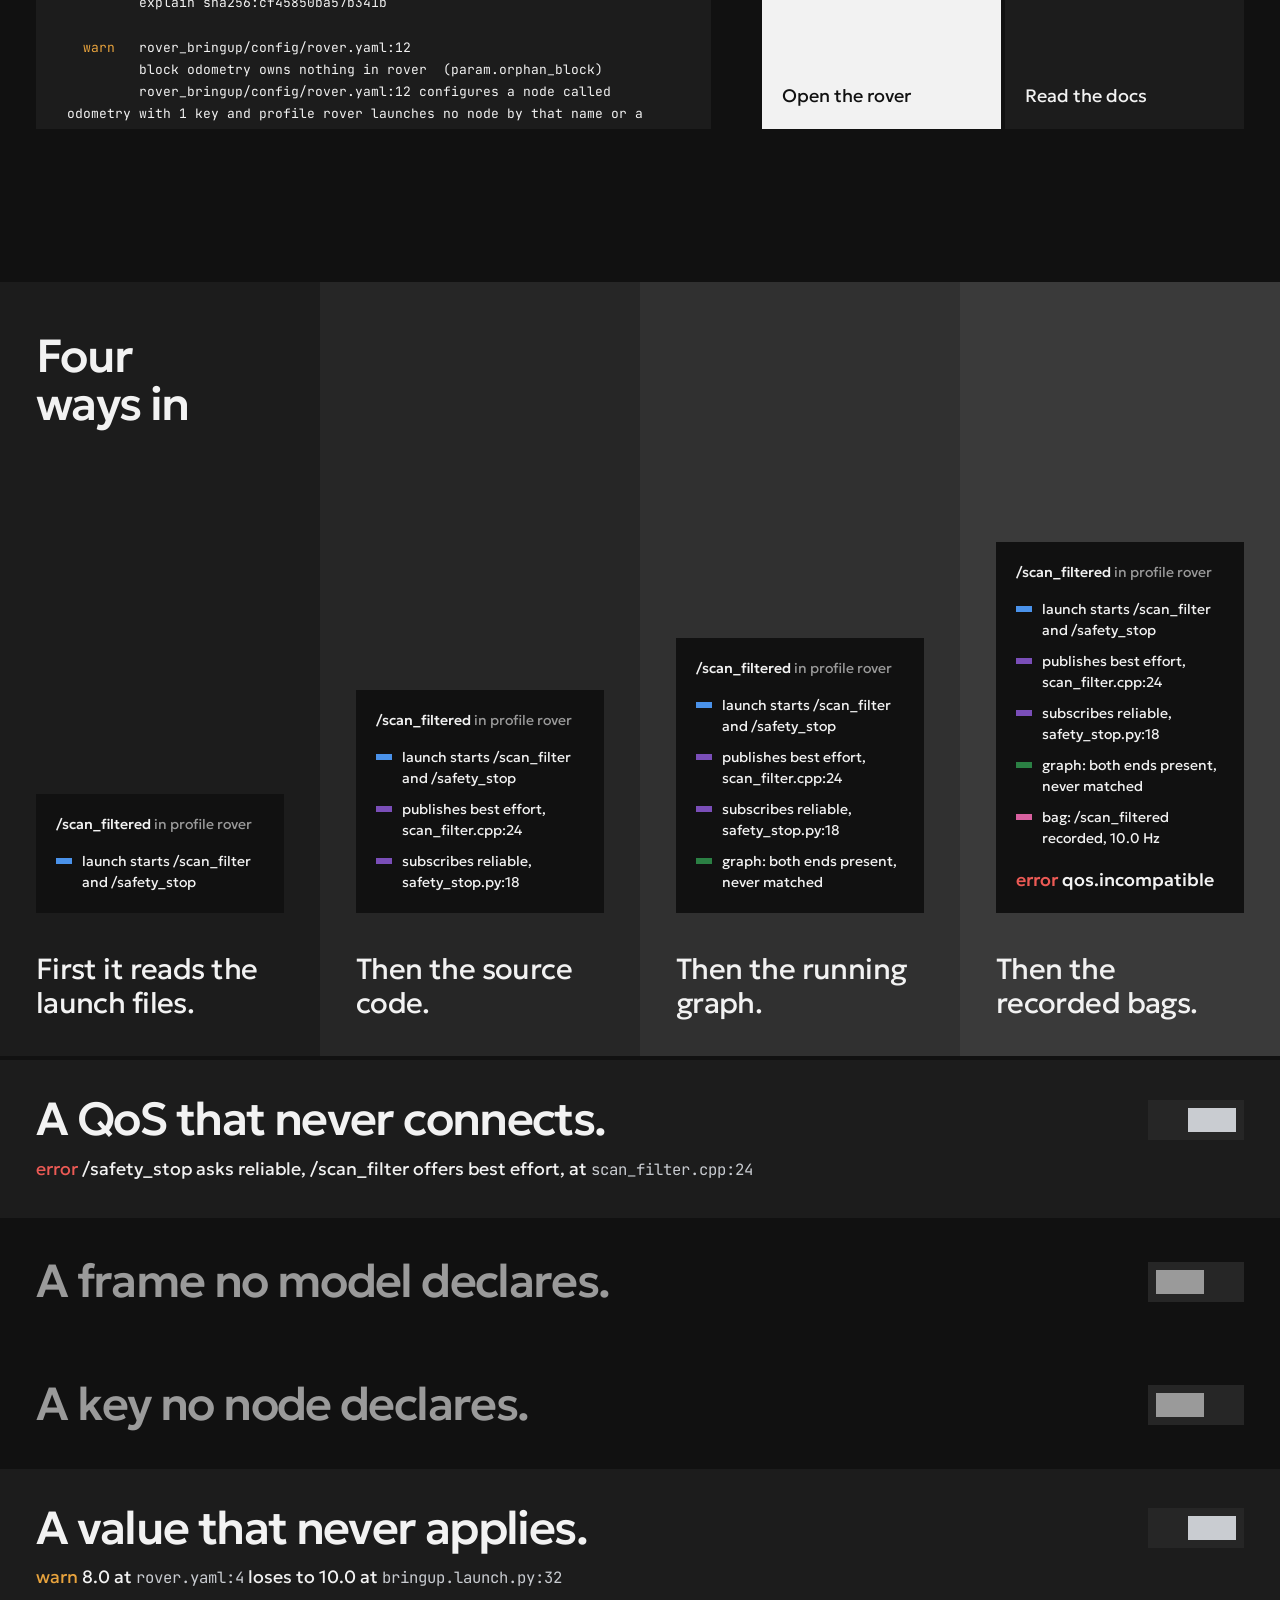
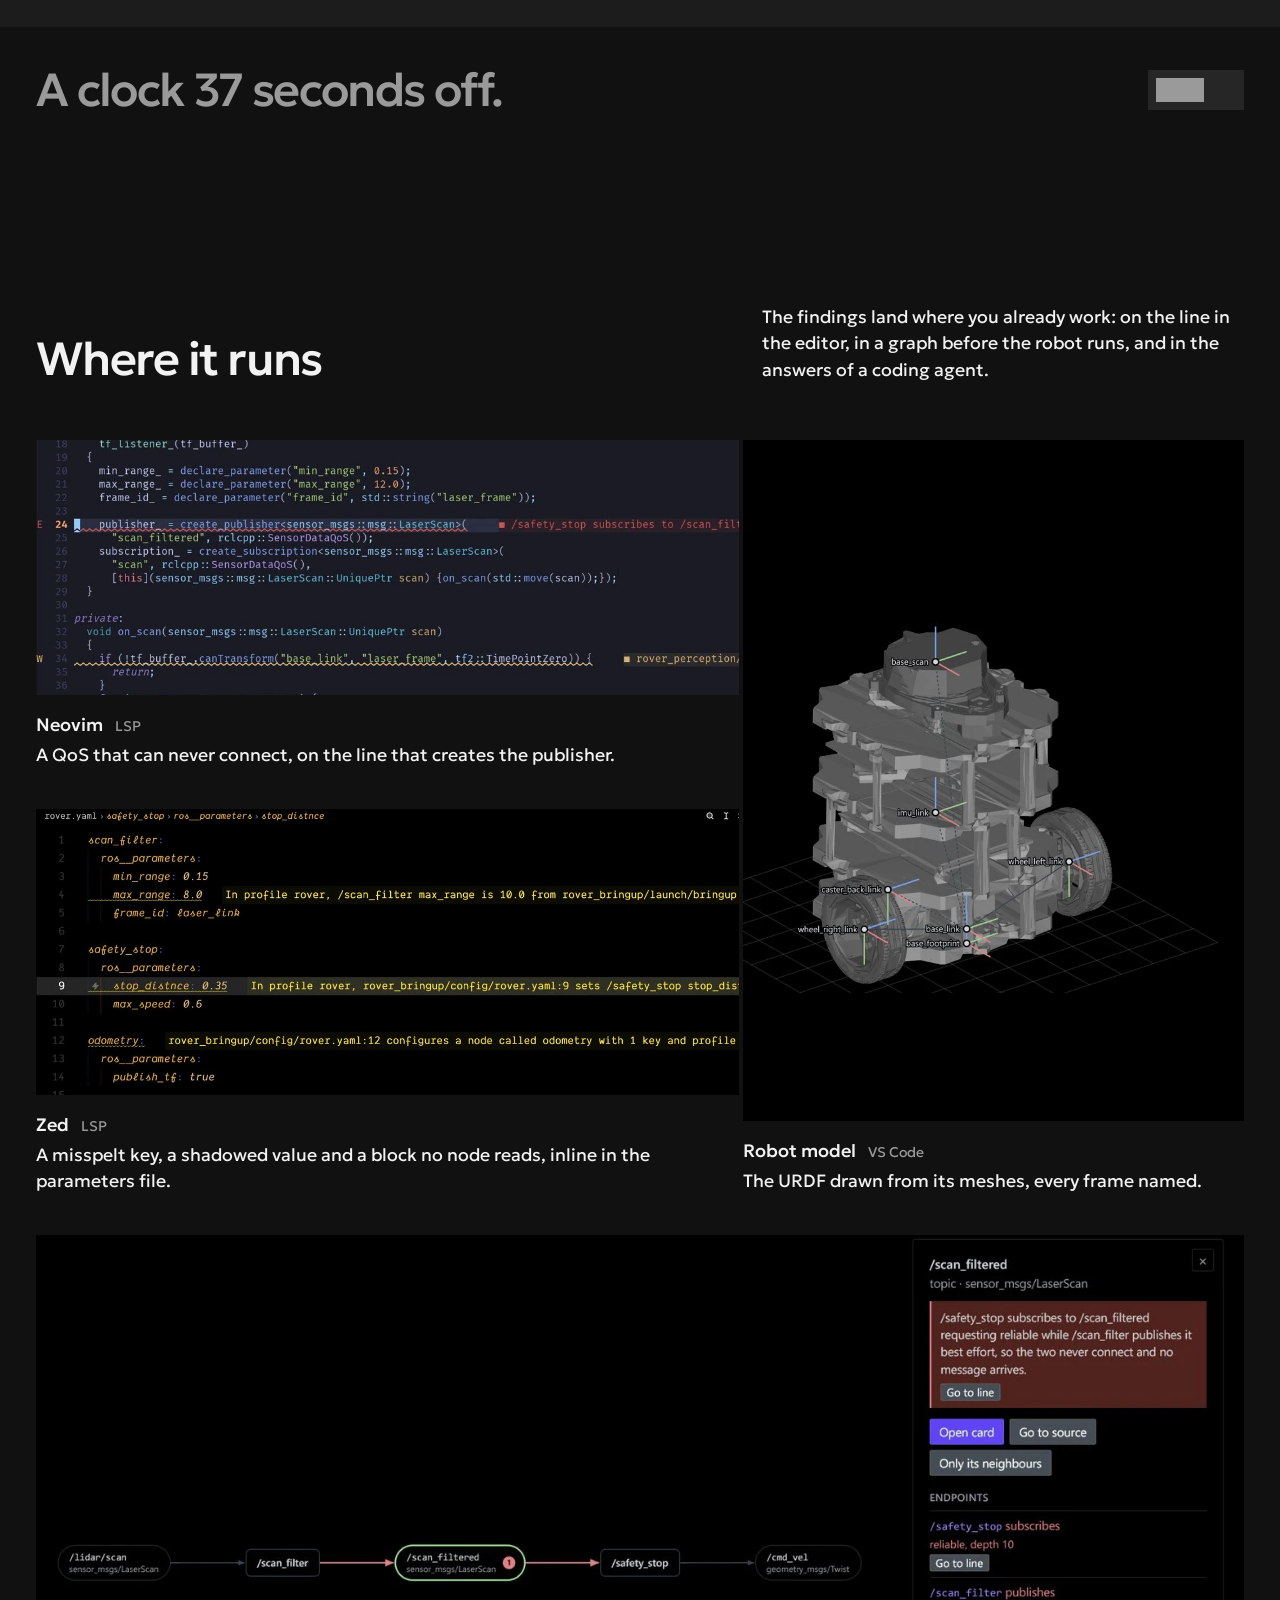
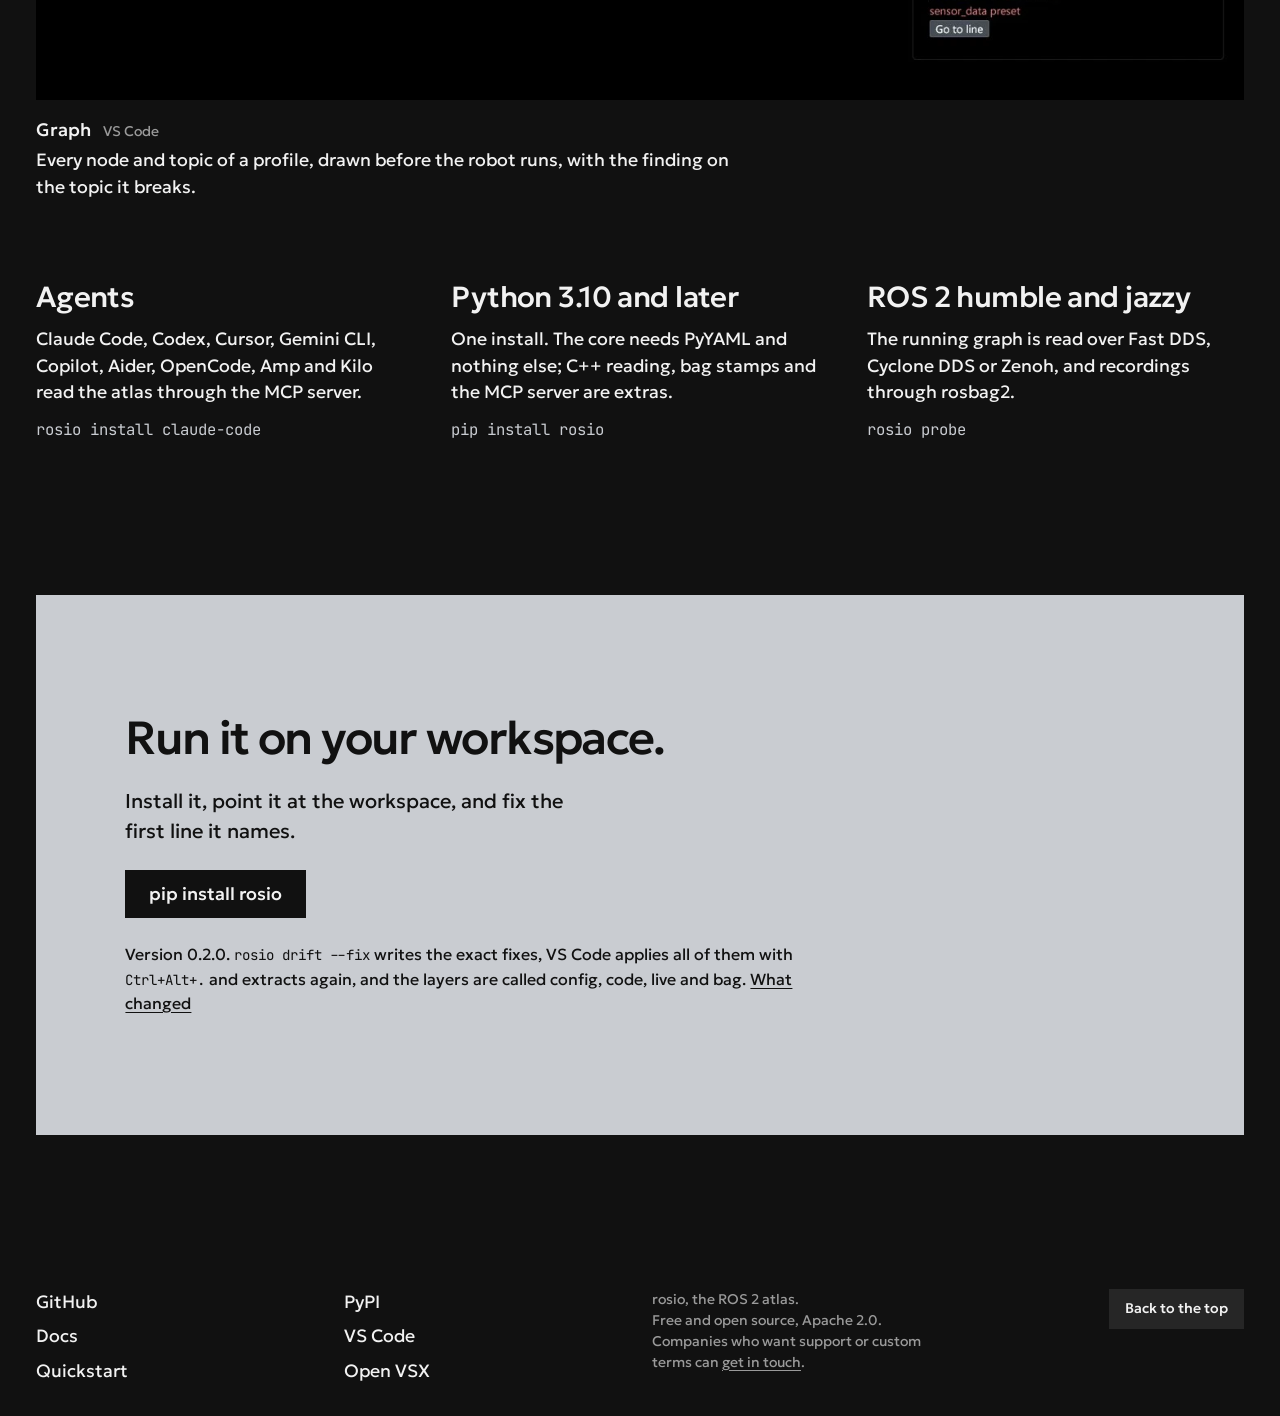
==== commit 2d7dd0b2: "0.2.0: drift --fix tab, layers named config, code, live and bag, fresh rover output" ====
--- a/index.html
+++ b/index.html
@@ -36,19 +36,19 @@
       <p class="reader-name"><b>max_range</b> on /scan_filter</p>
       <div class="scale" role="radiogroup" aria-label="Layer">
         <button role="radio" aria-checked="true" tabindex="0" data-layer="declared" style="--c: var(--declared); --v: 10">
-          <span class="layer">declared</span><span class="gauge"><i></i></span><span class="value">10.0</span>
+          <span class="layer">config</span><span class="gauge"><i></i></span><span class="value">10.0</span>
         </button>
         <button role="radio" aria-checked="false" tabindex="-1" data-layer="coded" style="--c: var(--coded); --v: 12">
-          <span class="layer">coded</span><span class="gauge"><i></i></span><span class="value">12.0</span>
+          <span class="layer">code</span><span class="gauge"><i></i></span><span class="value">12.0</span>
         </button>
         <button role="radio" aria-checked="false" tabindex="-1" data-layer="observed" style="--c: var(--observed); --v: 0">
-          <span class="layer">observed</span><span class="gauge"><i></i></span><span class="value">not run</span>
+          <span class="layer">live</span><span class="gauge"><i></i></span><span class="value">not run</span>
         </button>
         <button role="radio" aria-checked="false" tabindex="-1" data-layer="recorded" style="--c: var(--recorded); --v: 0">
-          <span class="layer">recorded</span><span class="gauge"><i></i></span><span class="value">none</span>
+          <span class="layer">bag</span><span class="gauge"><i></i></span><span class="value">none</span>
         </button>
       </div>
-      <p class="readout" aria-live="polite">10.0 wins, set at <code>bringup.launch.py:28</code>. The 8.0 in <code>rover.yaml:4</code> never applies.</p>
+      <p class="readout" aria-live="polite">10.0 wins, set at <code>bringup.launch.py:32</code>. The 8.0 in <code>rover.yaml:4</code> never applies.</p>
     </div>
   </div>
 </section>
@@ -56,27 +56,48 @@
 <section id="output" class="show" aria-labelledby="output-title">
   <figure class="plate" data-ui>
     <pre class="sheet is-on" id="sheet-drift"><span class="prompt">$ rosio drift</span>
-5 findings: 1 error, 0 info, 4 warn
-  <span class="sev-error">error</span> qos.incompatible  /safety_stop never receives /scan_filtered
-        /safety_stop subscribes to /scan_filtered requesting reliable while /scan_filter publishes it best effort, so the two never connect and no message arrives.
-        rover_control/rover_control/safety_stop.py:18 rover_control.safety_stop.SafetyStop.__init__
-        rover_perception/src/scan_filter.cpp:24 ScanFilter::ScanFilter
-  <span class="sev-warn">warn</span>  frame.not_in_urdf  /scan_filter looks up laser_frame, which no robot model has
-        rover_perception/src/scan_filter.cpp:34 looks up the frame laser_frame, which no robot model declares and nothing publishes, so the lookup never succeeds, the model has laser_link.
-        rover_perception/src/scan_filter.cpp:34 ScanFilter::on_scan
-  <span class="sev-warn">warn</span>  param.orphan_block  block odometry owns nothing in rover
-        rover_bringup/config/rover.yaml:12 configures a node called odometry with 1 key and profile rover launches no node by that name or a similar one. Launch the node in rover, or delete the block at rover_bringup/config/rover.yaml:12 once no profile launches it.
-        rover_bringup/config/rover.yaml:12 odometry
-  <span class="sev-warn">warn</span>  param.set_undeclared  stop_distnce is set for /safety_stop and never declared
-        In profile rover, rover_bringup/config/rover.yaml:9 sets /safety_stop stop_distnce to 0.35 and rover_control/rover_control/safety_stop.py declares no parameter with that name, so the value is ignored. /safety_stop declares stop_distance, which is likely what was meant.
-        rover_bringup/config/rover.yaml:9 safety_stop.ros__parameters.stop_distnce
-  <span class="sev-warn">warn</span>  param.shadowed  max_range at rover_bringup/config/rover.yaml:4 is overridden
-        In profile rover, /scan_filter max_range is 10.0 from rover_bringup/launch/bringup.launch.py:28, so 8.0 at rover_bringup/config/rover.yaml:4 never takes effect. Edit rover_bringup/launch/bringup.launch.py:28 to change it.
-        rover_bringup/config/rover.yaml:4 scan_filter.ros__parameters.max_range
-        rover_bringup/launch/bringup.launch.py:28 parameters
-  explain a finding id for the full evidence</pre>
-    <pre class="sheet" id="sheet-explain"><span class="prompt">$ rosio explain find:qos.incompatible|topic:/scan_filtered|a53e8bc7</span>
-<span class="sev-error">error</span> qos.incompatible: /safety_stop never receives /scan_filtered
+5 findings: 1 error, 4 warn
+
+  <span class="sev-error">error</span>  rover_control/rover_control/safety_stop.py:18
+         /safety_stop never receives /scan_filtered in rover  (qos.incompatible)
+         /safety_stop subscribes to /scan_filtered requesting reliable while /scan_filter publishes it best effort, so the two never connect and no message arrives.
+         also rover_perception/src/scan_filter.cpp:24
+         fix: make /safety_stop request best effort, or make /scan_filter offer reliable, on both ends of the topic
+         explain sha256:c1ebb8a4dcad5642
+
+  <span class="sev-warn">warn</span>   rover_perception/src/scan_filter.cpp:34
+         /scan_filter looks up laser_frame, which no robot model has  (frame.not_in_urdf)
+         rover_perception/src/scan_filter.cpp:34 looks up the frame laser_frame, which no robot model declares and nothing publishes, so the lookup never succeeds, the model has laser_link.
+         fix: correct the frame name at rover_perception/src/scan_filter.cpp:34, the model has laser_link, or declare laser_frame in the model
+         explain sha256:cf45850ba57b341b
+
+  <span class="sev-warn">warn</span>   rover_bringup/config/rover.yaml:12
+         block odometry owns nothing in rover  (param.orphan_block)
+         rover_bringup/config/rover.yaml:12 configures a node called odometry with 1 key and profile rover launches no node by that name or a similar one. Launch the node there, or delete the block at rover_bringup/config/rover.yaml:12 once no profile launches it.
+         fix: Launch the node in profile rover, or delete the odometry block once no profile launches it.
+         explain sha256:3065b6eec80640a2
+
+  <span class="sev-warn">warn</span>   rover_bringup/config/rover.yaml:9
+         stop_distnce is set for /safety_stop and never declared  (param.set_undeclared)
+         In profile rover, rover_bringup/config/rover.yaml:9 sets /safety_stop stop_distnce to 0.35 and rover_control/rover_control/safety_stop.py declares no parameter with that name, so the value is ignored. /safety_stop declares stop_distance, which is likely what was meant.
+         fix: Rename stop_distnce to stop_distance at rover_bringup/config/rover.yaml:9, or correct the declaration if stop_distance is the misspelling.
+         explain sha256:9a95f3b696408c0b
+
+  <span class="sev-warn">warn</span>   rover_bringup/config/rover.yaml:4
+         max_range at rover_bringup/config/rover.yaml:4 is overridden  (param.shadowed)
+         In profile rover, /scan_filter max_range is 10.0 from rover_bringup/launch/bringup.launch.py:32, so 8.0 at rover_bringup/config/rover.yaml:4 never takes effect. Edit rover_bringup/launch/bringup.launch.py:32 to change it.
+         also rover_bringup/launch/bringup.launch.py:32
+         fix: Change the value at rover_bringup/launch/bringup.launch.py:32, or remove the losing line at rover_bringup/config/rover.yaml:4 so one file states it.
+         explain sha256:b6f316b409a59f3d
+
+  rosio drift --fix applies 2 exact fixes
+  explain takes a fingerprint above, a finding id or a rule id</pre>
+    <pre class="sheet" id="sheet-fix"><span class="prompt">$ rosio drift --fix</span>
+  fixed       rover_perception/src/scan_filter.cpp:34: laser_frame is now laser_link
+  fixed       rover_bringup/config/rover.yaml:9: stop_distnce is now stop_distance
+2 lines edited, rosio extract again to see what is left</pre>
+    <pre class="sheet" id="sheet-explain"><span class="prompt">$ rosio explain sha256:c1ebb8a4dcad5642</span>
+<span class="sev-error">error</span> qos.incompatible: /safety_stop never receives /scan_filtered in rover
   about /scan_filtered
   in rover the coded layer has /scan_filter offering best effort on /scan_filtered and /safety_stop requesting reliable; a subscription that asks for more than a publisher offers is never matched
   fix: make /safety_stop request best effort, or make /scan_filter offer reliable, on both ends of the topic
@@ -122,6 +143,7 @@
   <div class="show-text">
     <div class="tabs" role="tablist" aria-label="Commands">
       <button role="tab" aria-selected="true" aria-controls="sheet-drift" data-sheet="drift">drift</button>
+      <button role="tab" aria-selected="false" aria-controls="sheet-fix" tabindex="-1" data-sheet="fix">fix</button>
       <button role="tab" aria-selected="false" aria-controls="sheet-explain" tabindex="-1" data-sheet="explain">explain</button>
       <button role="tab" aria-selected="false" aria-controls="sheet-param" tabindex="-1" data-sheet="param">param</button>
       <button role="tab" aria-selected="false" aria-controls="sheet-migrate" tabindex="-1" data-sheet="migrate">migrate</button>
@@ -129,7 +151,7 @@
     </div>
     <div class="show-words">
       <h2 id="output-title">What it prints</h2>
-      <p>The example rover in the repository carries five faults on purpose. Each command on the left is its real output, worst finding first, every one with the file and the line to edit.</p>
+      <p>The example rover in the repository carries five faults on purpose. Each command on the left is its real output, worst finding first, every one with the file and the line to edit. Where the fix is one exact replacement, <code>rosio drift --fix</code> writes it.</p>
     </div>
     <div class="cells">
       <a class="cell ink" href="https://github.com/sa1ntsinner/rosio/tree/main/examples/rover_ws">Open the rover</a>
@@ -199,7 +221,7 @@
   <div class="band" data-on>
     <h3>A value that never applies.</h3>
     <button class="switch" data-ui role="switch" aria-checked="true" aria-label="Show the shadowed value finding"><i></i></button>
-    <p class="said"><span class="sev-warn">warn</span> 8.0 at <code>rover.yaml:4</code> loses to 10.0 at <code>bringup.launch.py:28</code></p>
+    <p class="said"><span class="sev-warn">warn</span> 8.0 at <code>rover.yaml:4</code> loses to 10.0 at <code>bringup.launch.py:32</code></p>
   </div>
   <div class="band">
     <h3>A clock 37 seconds off.</h3>
@@ -232,7 +254,7 @@
     </figure>
   </div>
   <div class="needs">
-    <div><h3>Agents</h3><p>Claude Code, Codex, Cursor, Gemini CLI, Copilot, Aider, OpenCode, Amp and Kilo read the atlas through twelve MCP tools.</p><code>rosio install claude-code</code></div>
+    <div><h3>Agents</h3><p>Claude Code, Codex, Cursor, Gemini CLI, Copilot, Aider, OpenCode, Amp and Kilo read the atlas through the MCP server.</p><code>rosio install claude-code</code></div>
     <div><h3>Python 3.10 and later</h3><p>One install. The core needs PyYAML and nothing else; C++ reading, bag stamps and the MCP server are extras.</p><code>pip install rosio</code></div>
     <div><h3>ROS 2 humble and jazzy</h3><p>The running graph is read over Fast DDS, Cyclone DDS or Zenoh, and recordings through rosbag2.</p><code>rosio probe</code></div>
   </div>
@@ -242,6 +264,7 @@
   <h2 id="install-title">Run it on your workspace.</h2>
   <p>Install it, point it at the workspace, and fix the first line it names.</p>
   <button class="button dark copy" type="button" data-copy='pip install "rosio[cpp,stamps,mcp]"'>pip install rosio</button>
+  <p class="release">Version 0.2.0. <code>rosio drift --fix</code> writes the exact fixes, VS Code applies all of them with <code>Ctrl+Alt+.</code> and extracts again, and the layers are called config, code, live and bag. <a href="https://github.com/sa1ntsinner/rosio/releases/tag/v0.2.0">What changed</a></p>
 </section>
 </main>
 
@@ -249,7 +272,7 @@
   <div class="links">
     <nav aria-label="Project"><a href="https://github.com/sa1ntsinner/rosio">GitHub</a><a href="https://github.com/sa1ntsinner/rosio/tree/main/docs">Docs</a><a href="https://github.com/sa1ntsinner/rosio#quickstart">Quickstart</a></nav>
     <nav aria-label="Packages"><a href="https://pypi.org/project/rosio/">PyPI</a><a href="https://marketplace.visualstudio.com/items?itemName=sa1ntsinner.rosio">VS Code</a><a href="https://open-vsx.org/extension/sa1ntsinner/rosio">Open VSX</a></nav>
-    <p>rosio, the ROS 2 atlas.<br>Apache 2.0, 2026.</p>
+    <p>rosio, the ROS 2 atlas.<br>Free and open source, Apache 2.0.<br>Companies who want support or custom terms can <a href="https://github.com/sa1ntsinner">get in touch</a>.</p>
     <a class="button small" href="#top">Back to the top</a>
   </div>
 </footer>
--- a/site.css
+++ b/site.css
@@ -178,6 +178,8 @@
 /* the close: one chrome field */
 .close { display: grid; align-content: center; justify-items: start; gap: 24px; margin: var(--gap) var(--margin) 0; padding: clamp(40px, 7vw, 120px); min-height: 60svh; background: var(--accent); color: var(--bg); }
 .close p { font-size: 1.25rem; max-width: 34ch; }
+.close .release { font-size: 1rem; max-width: 62ch; opacity: .78; }
+.close .release a, .foot p a { color: inherit; text-decoration: underline; text-underline-offset: 3px; }
 .copy.done { background: var(--ink); color: var(--bg); }
 
 /* the footer */
